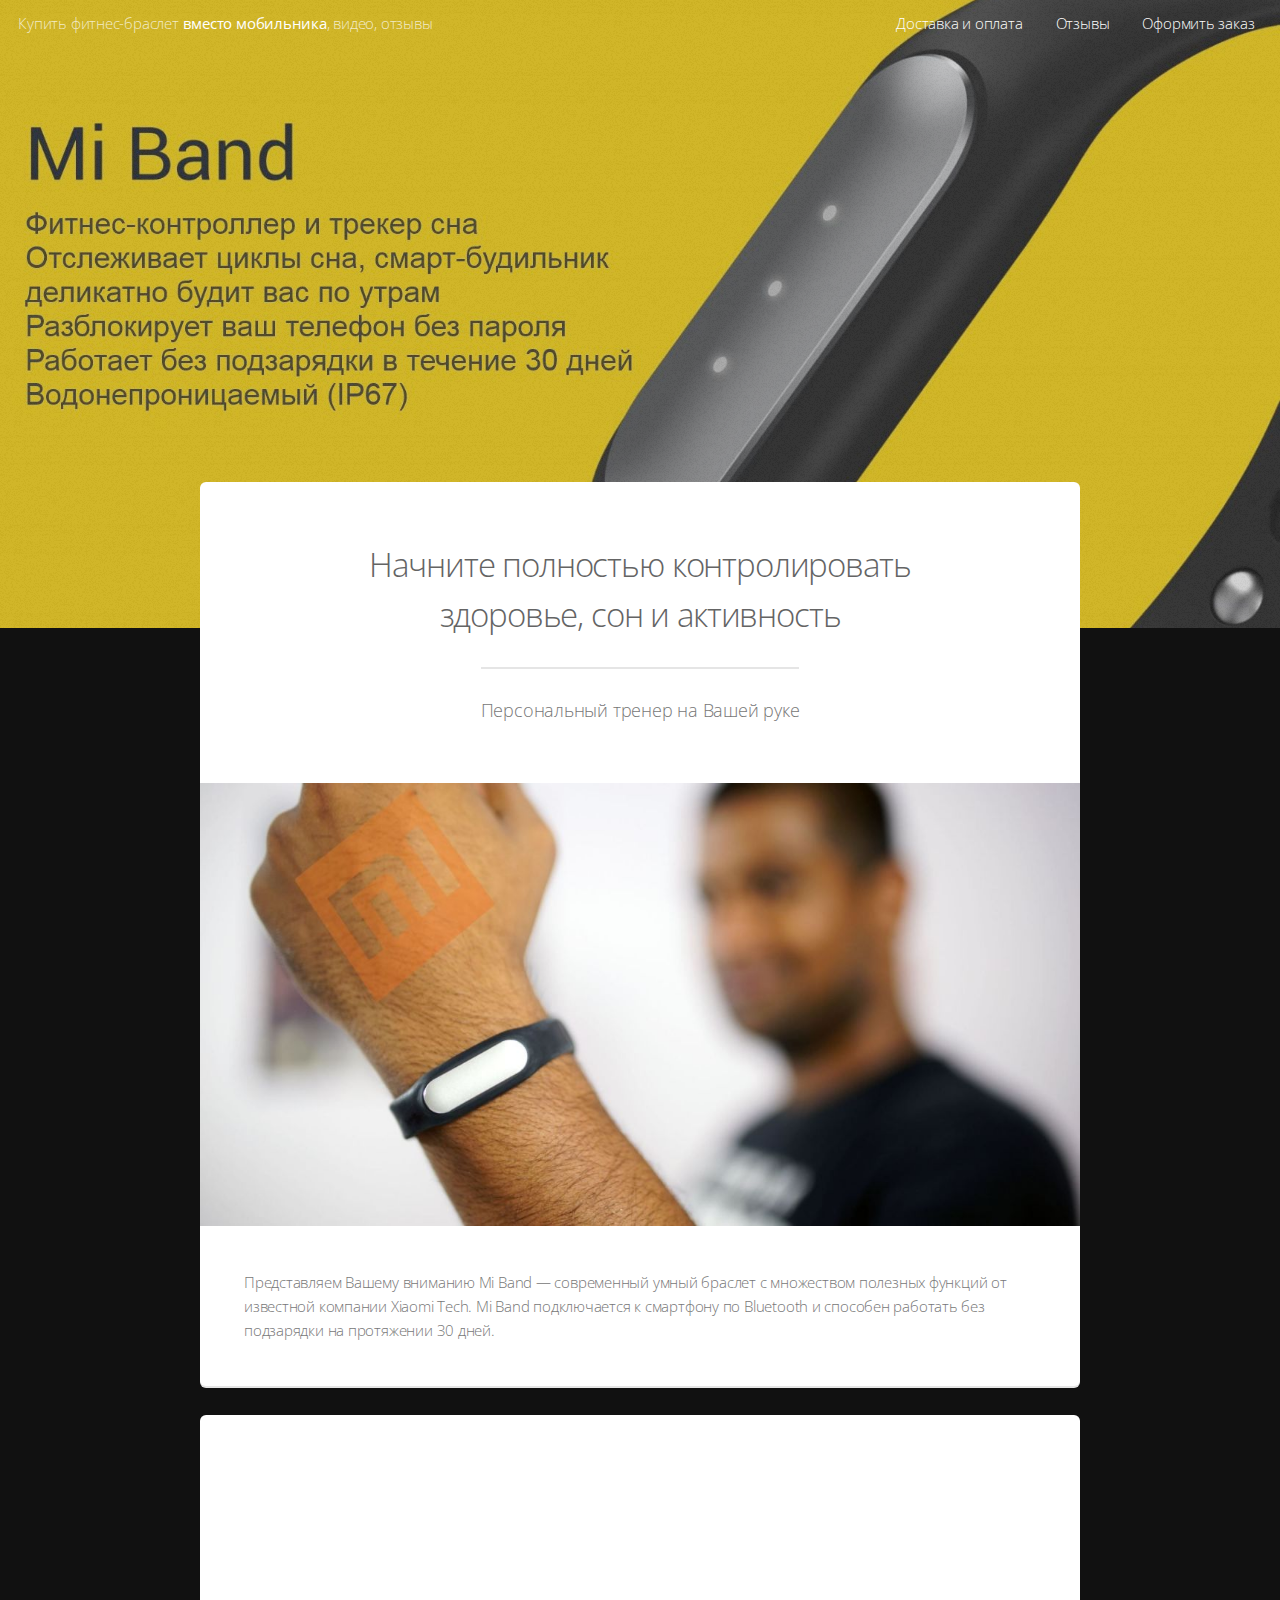
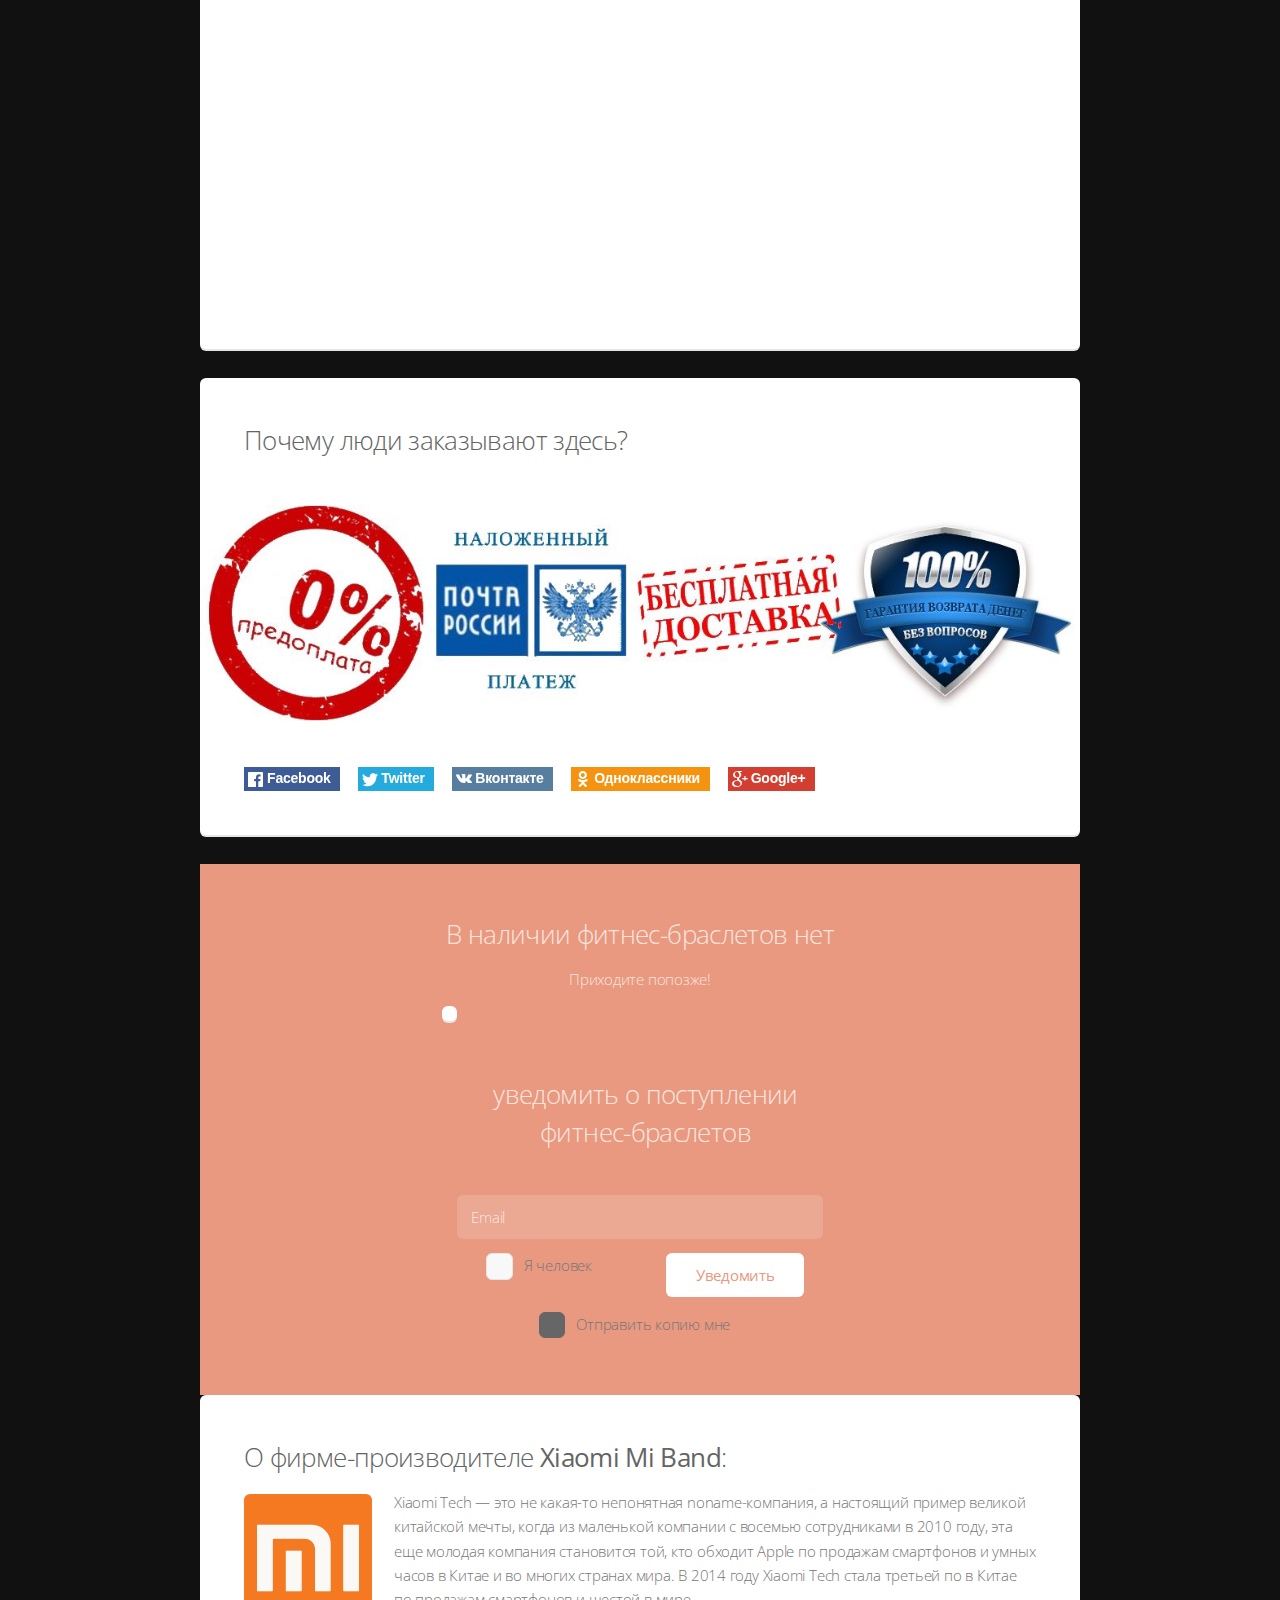
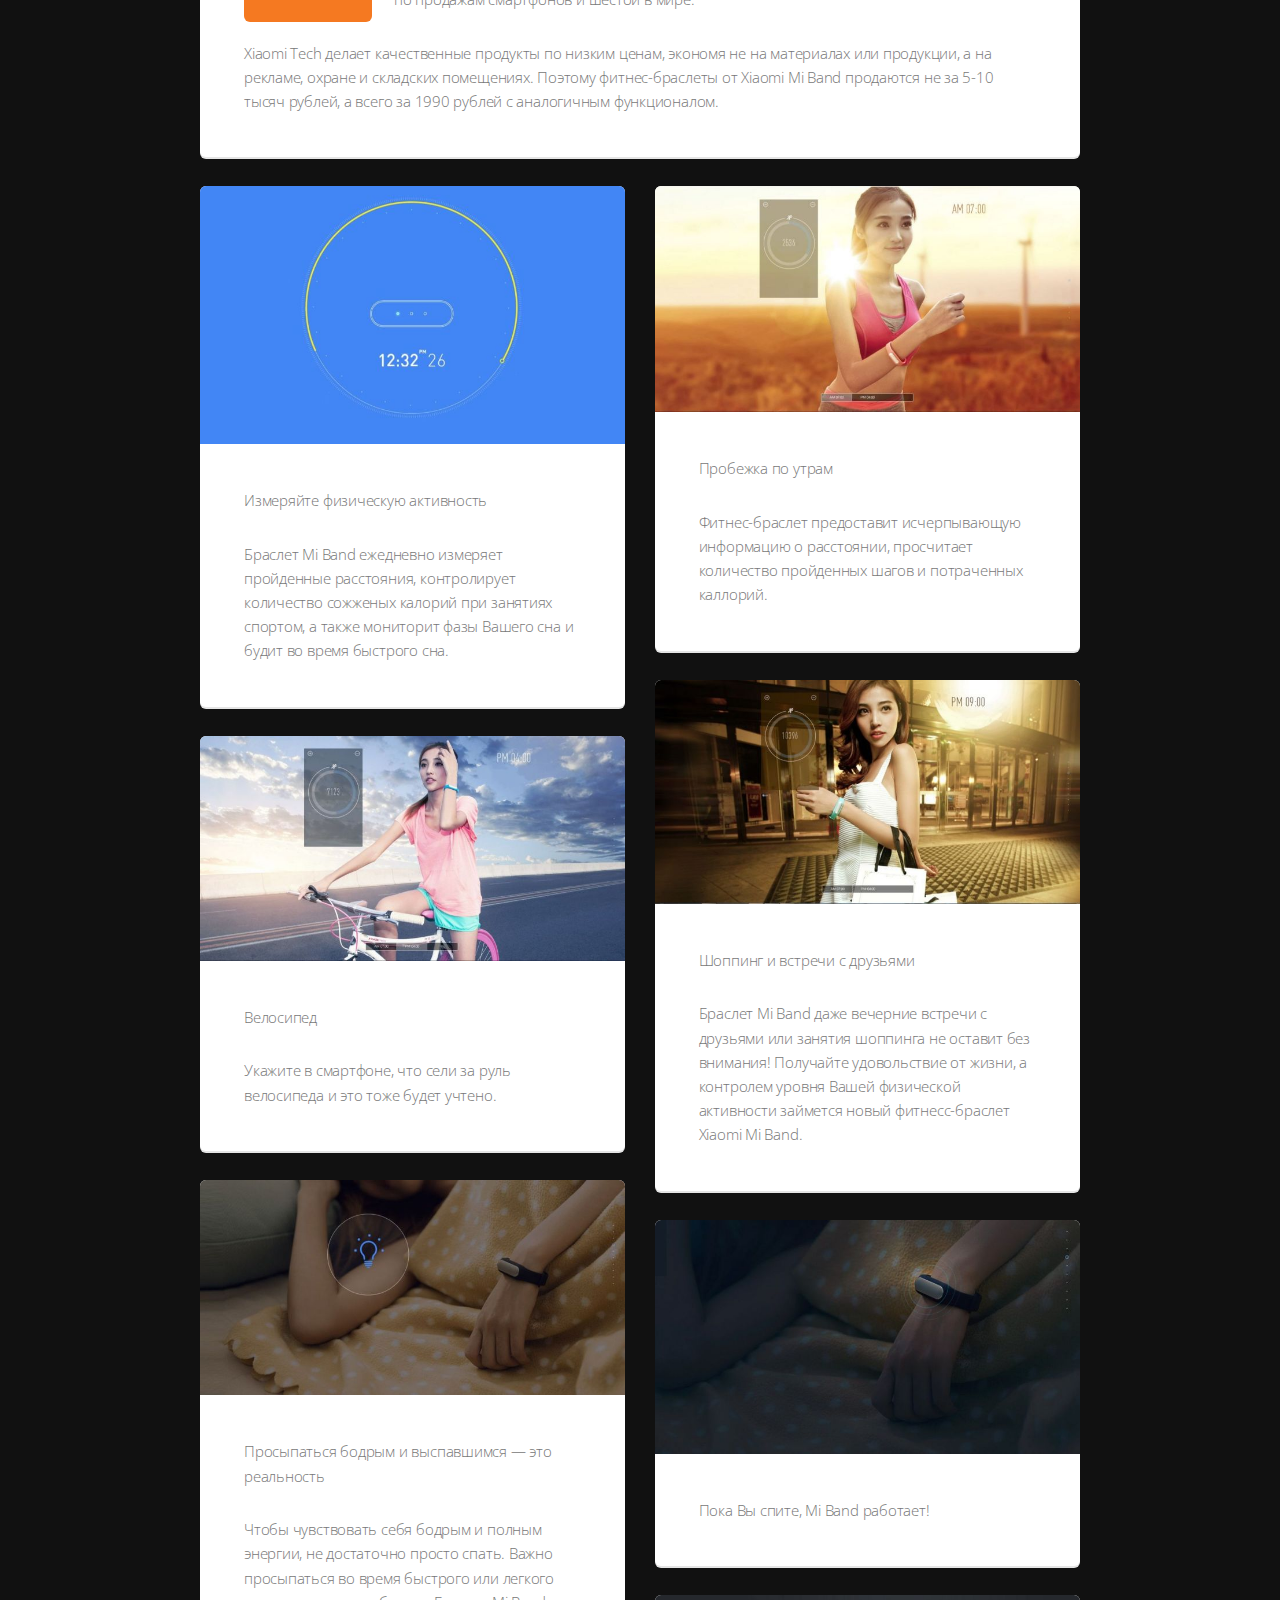
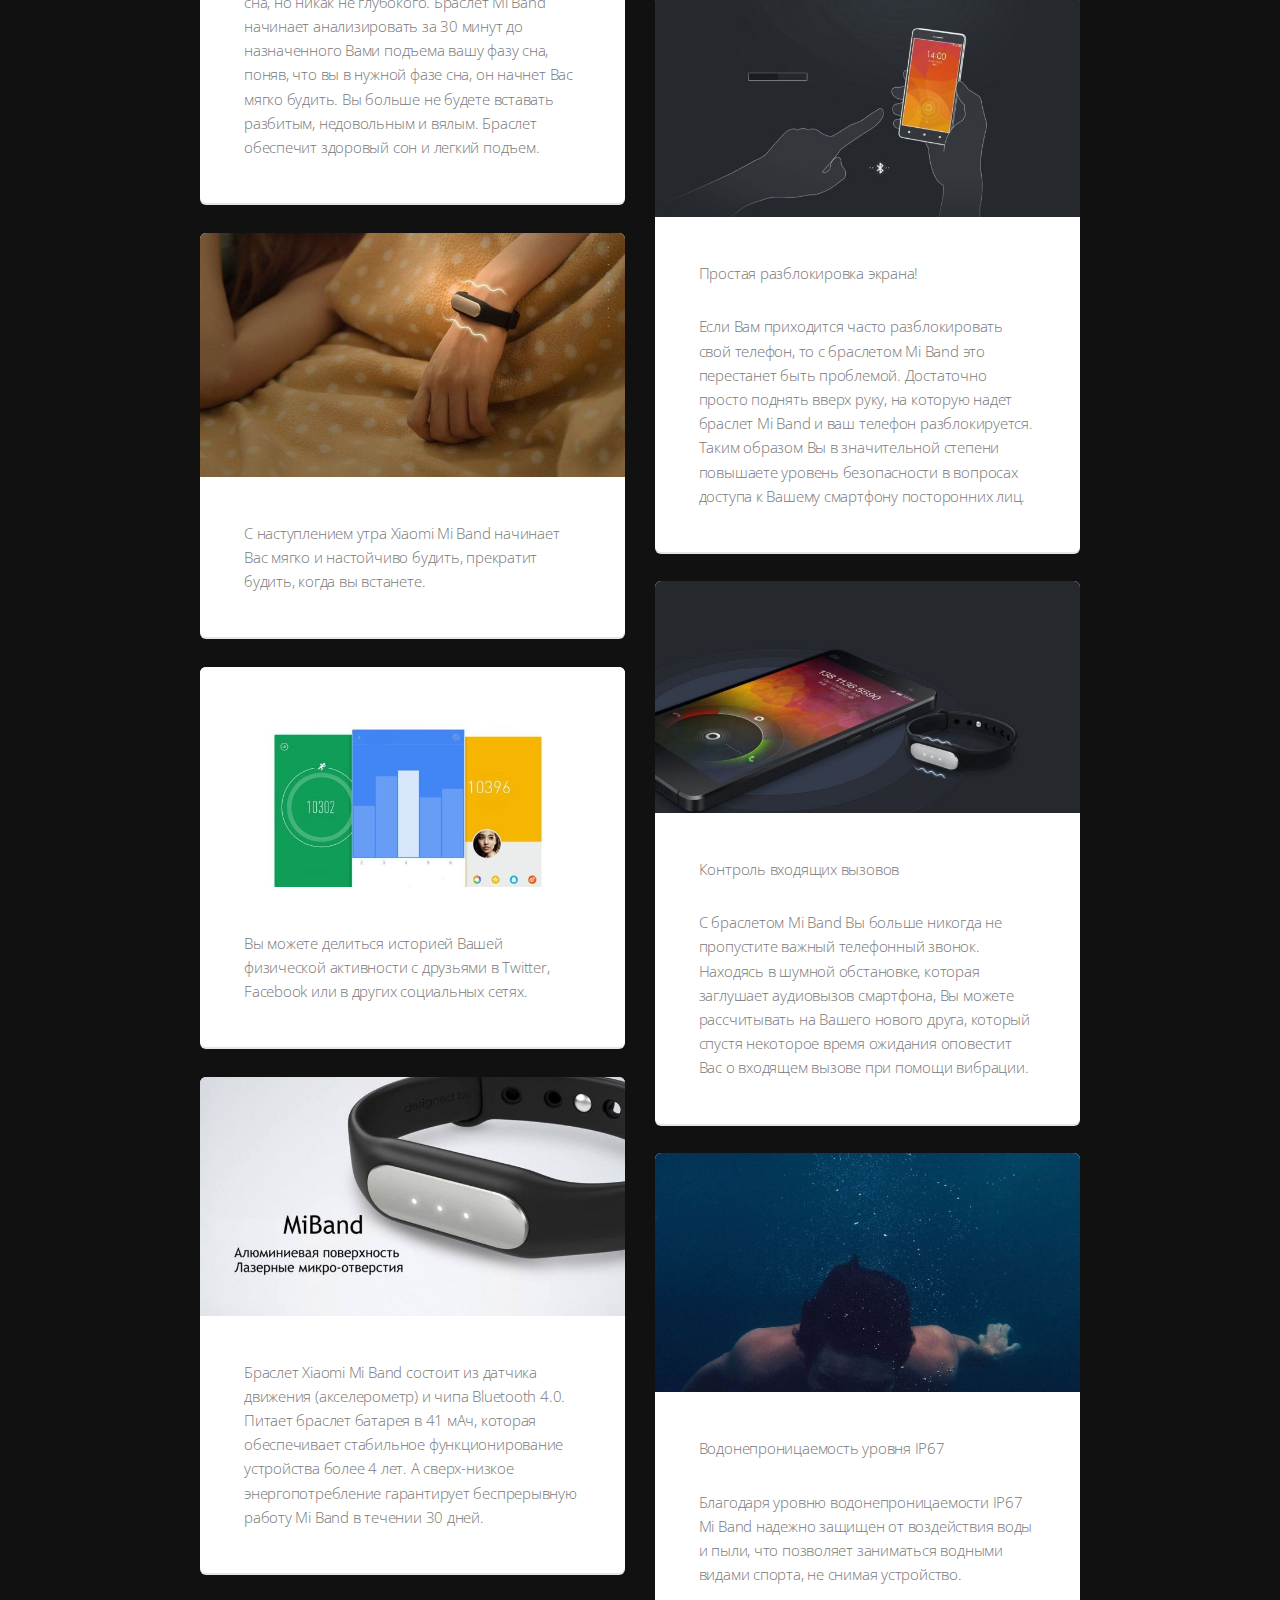
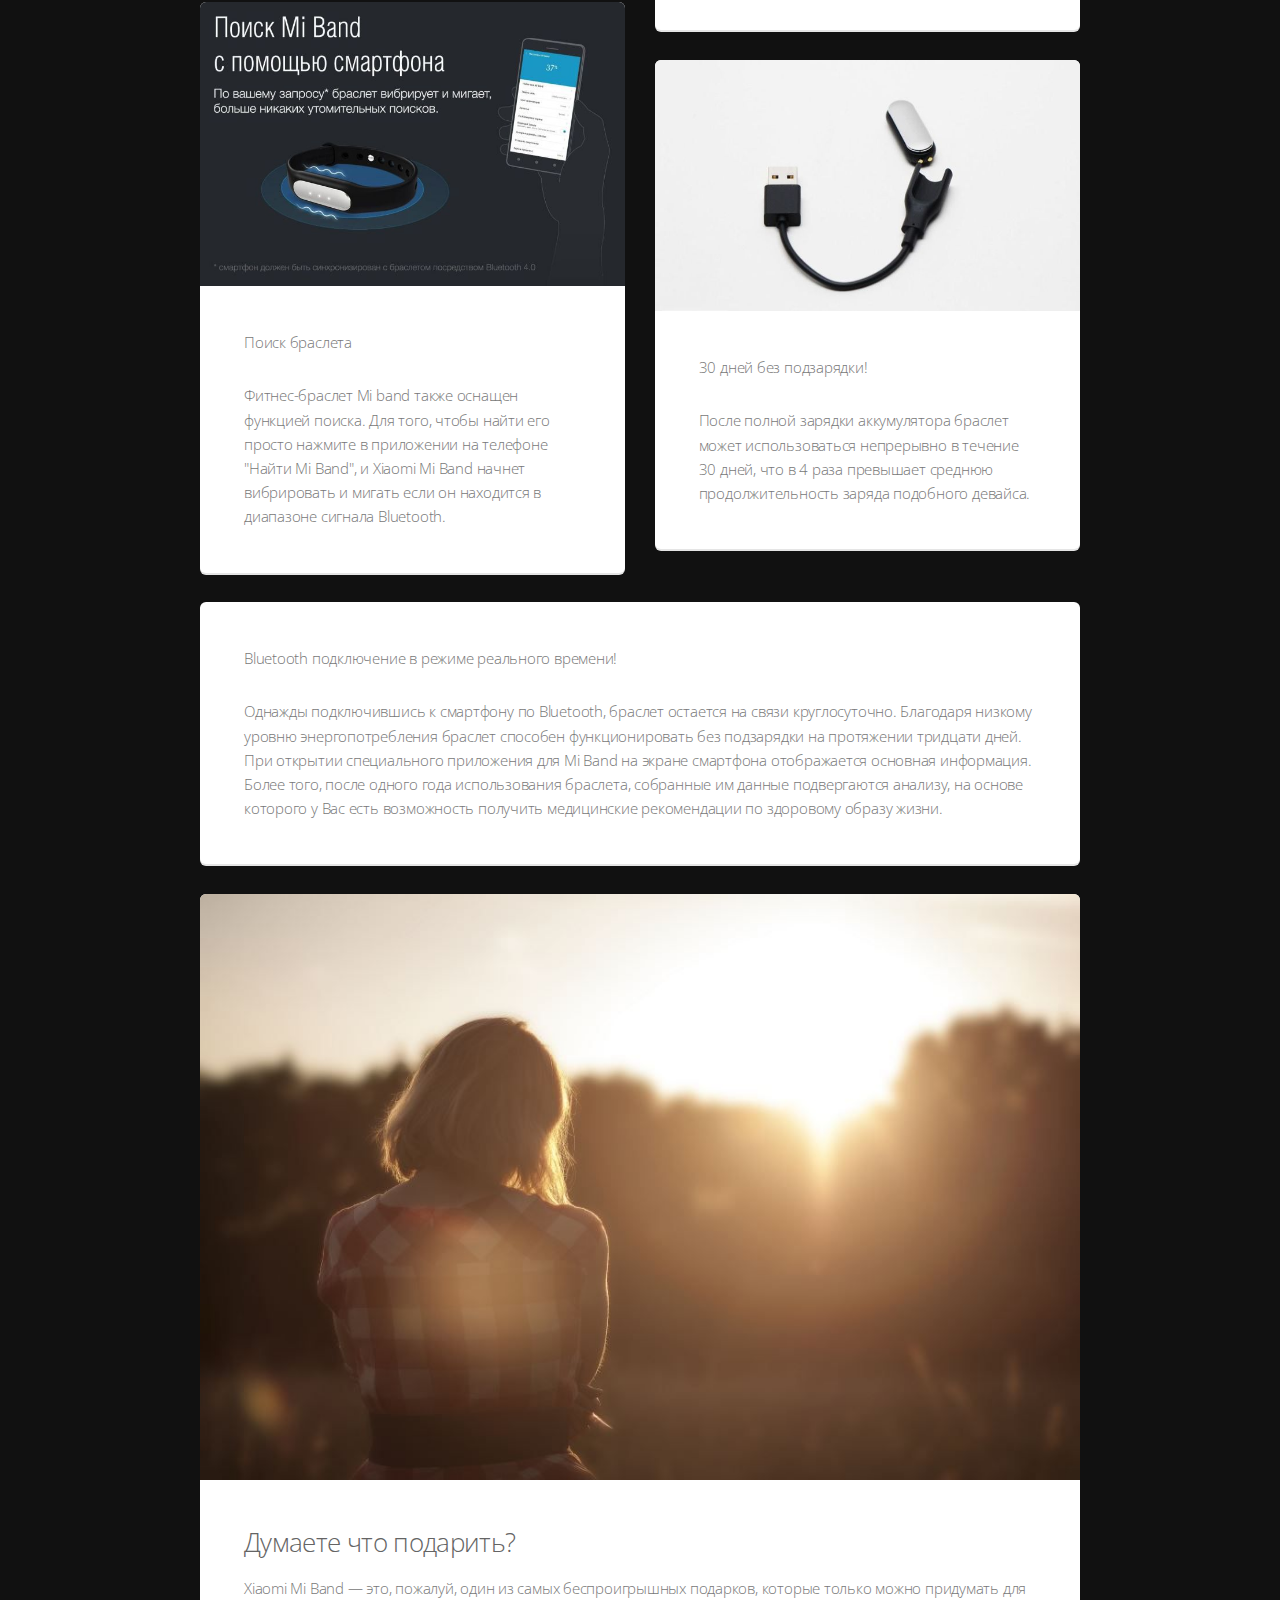
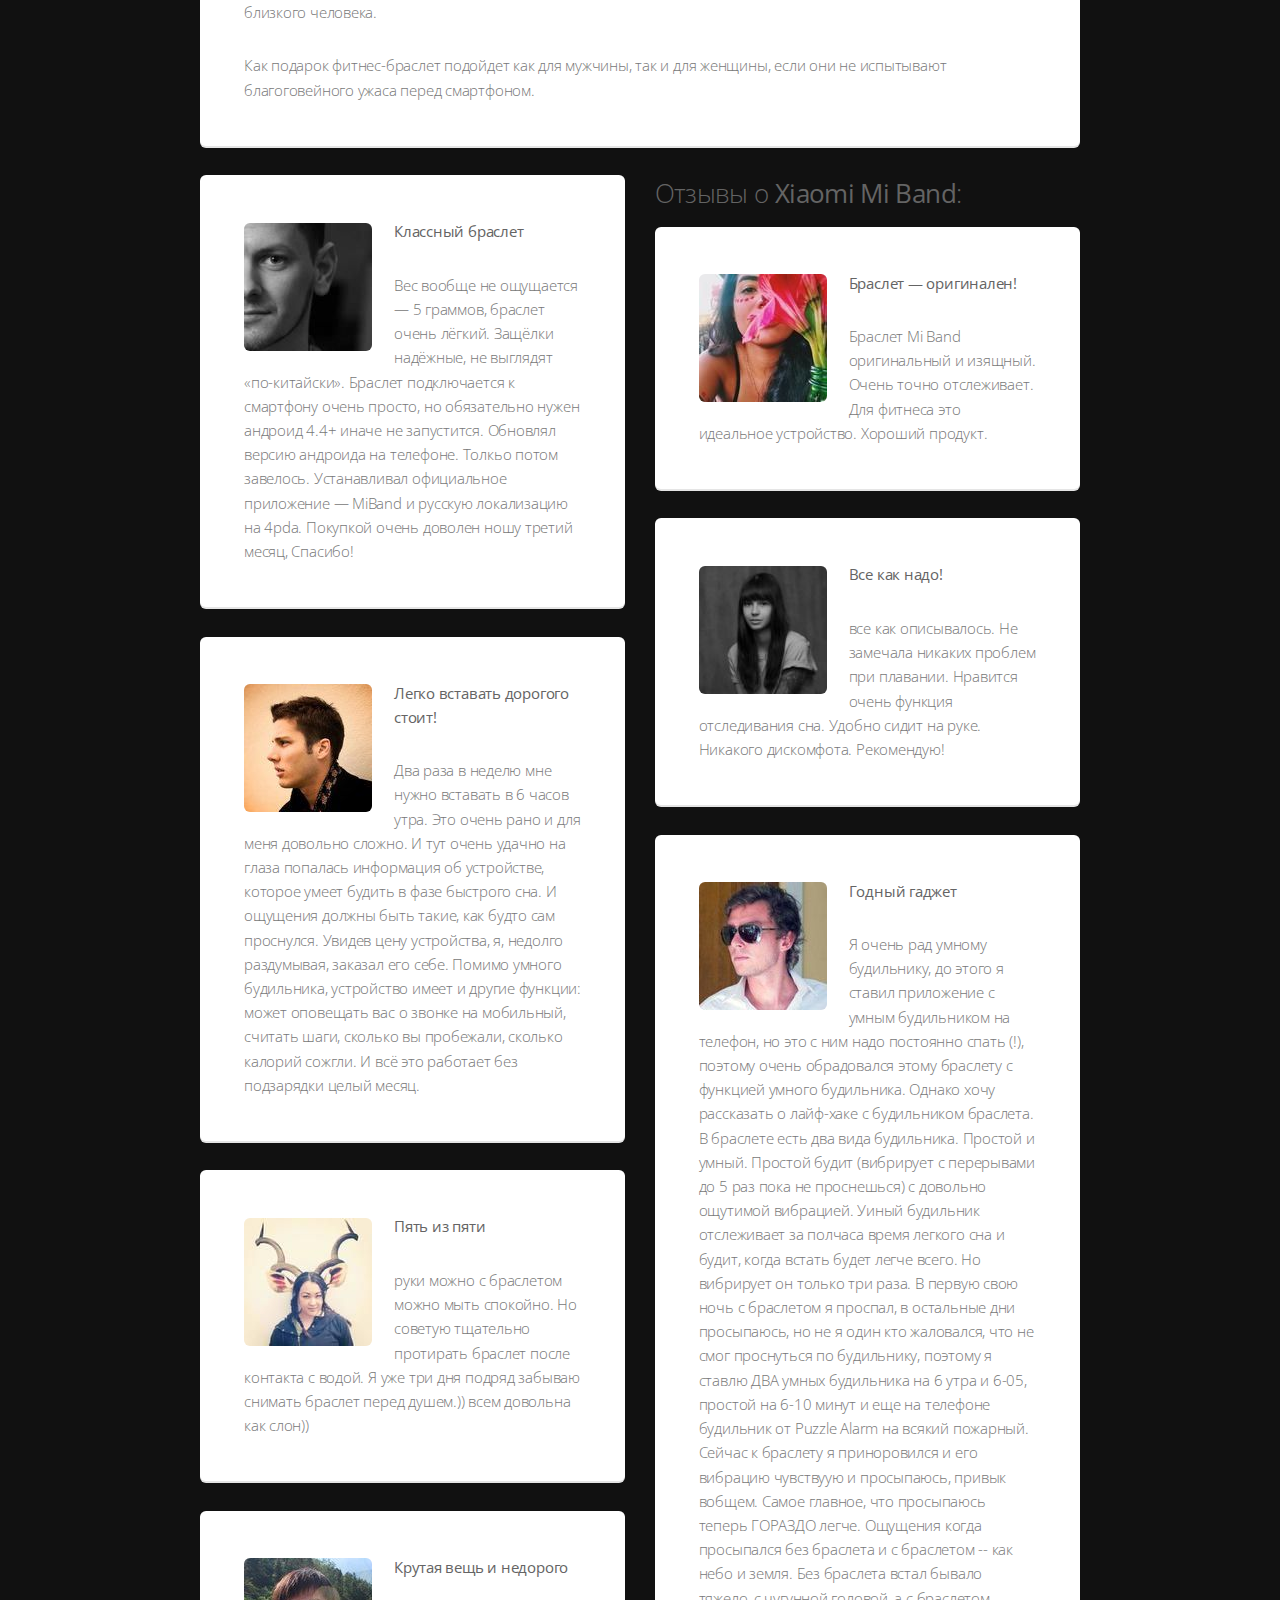
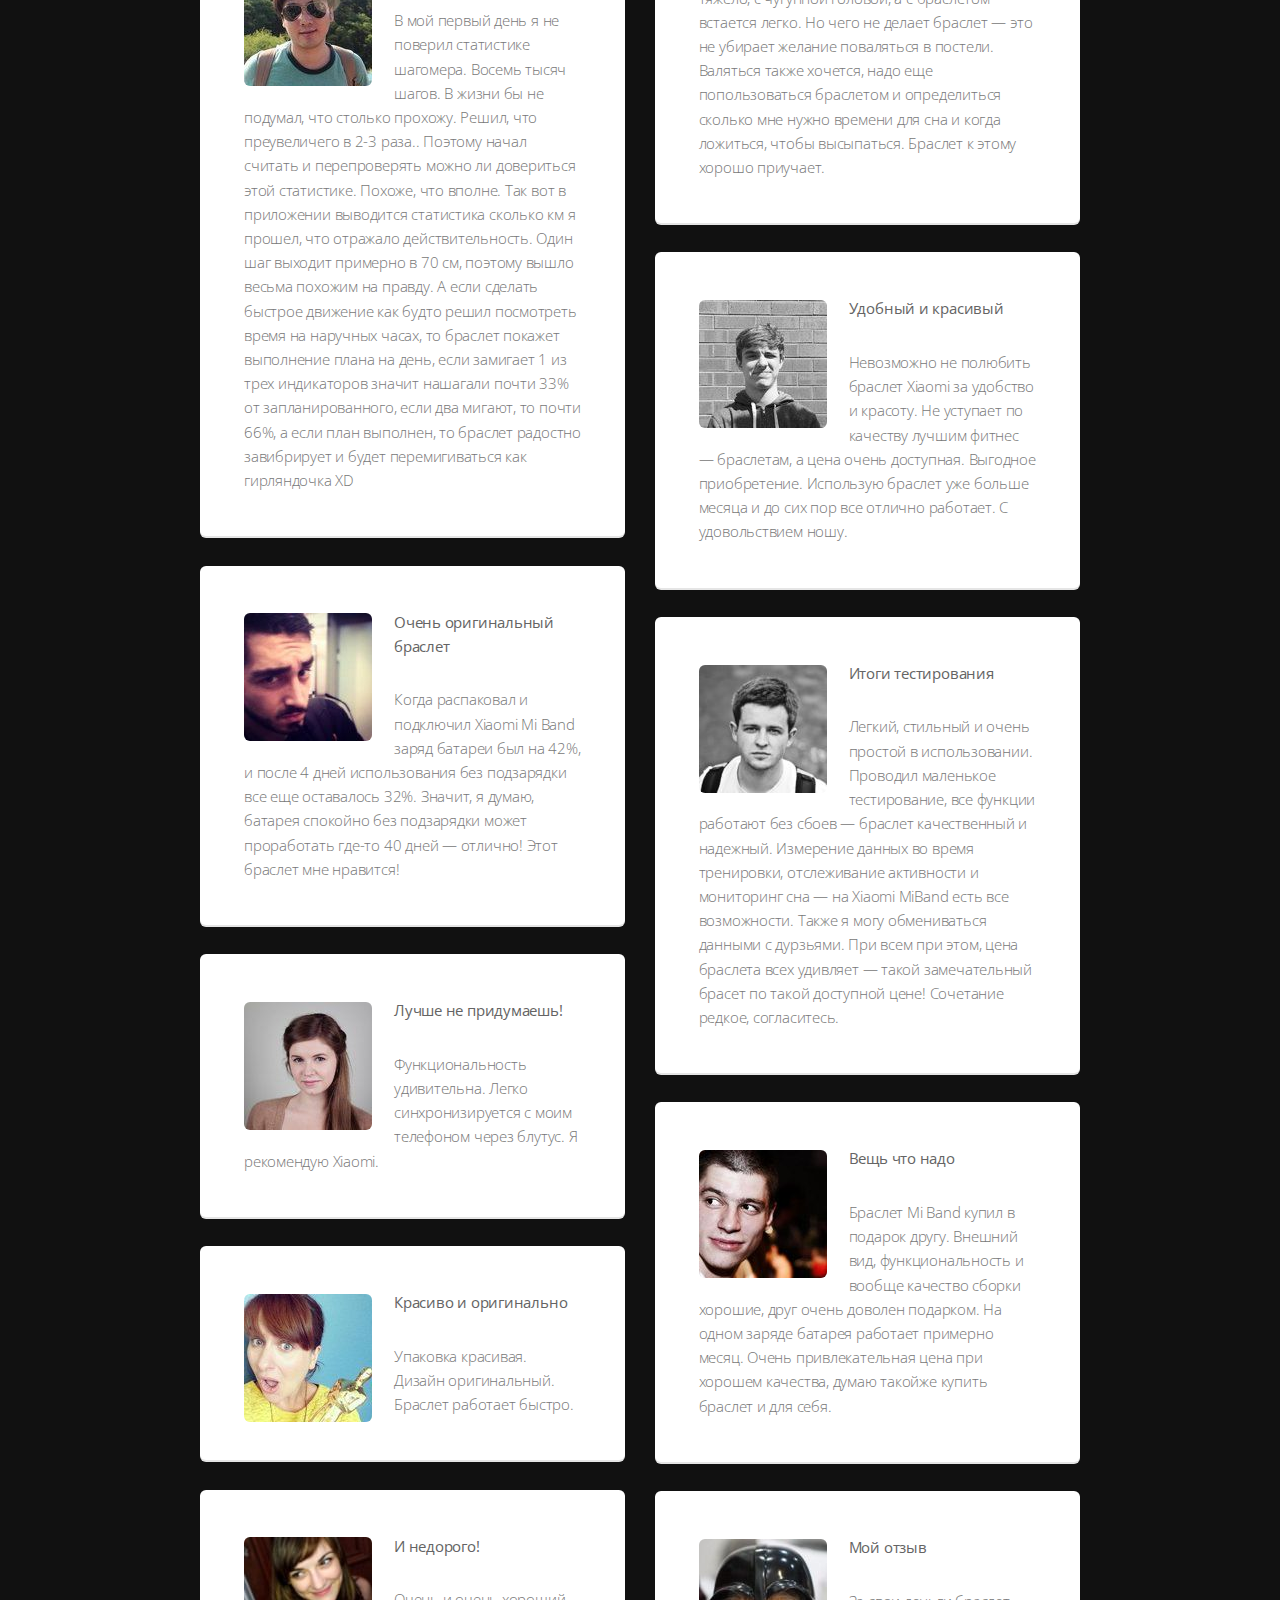
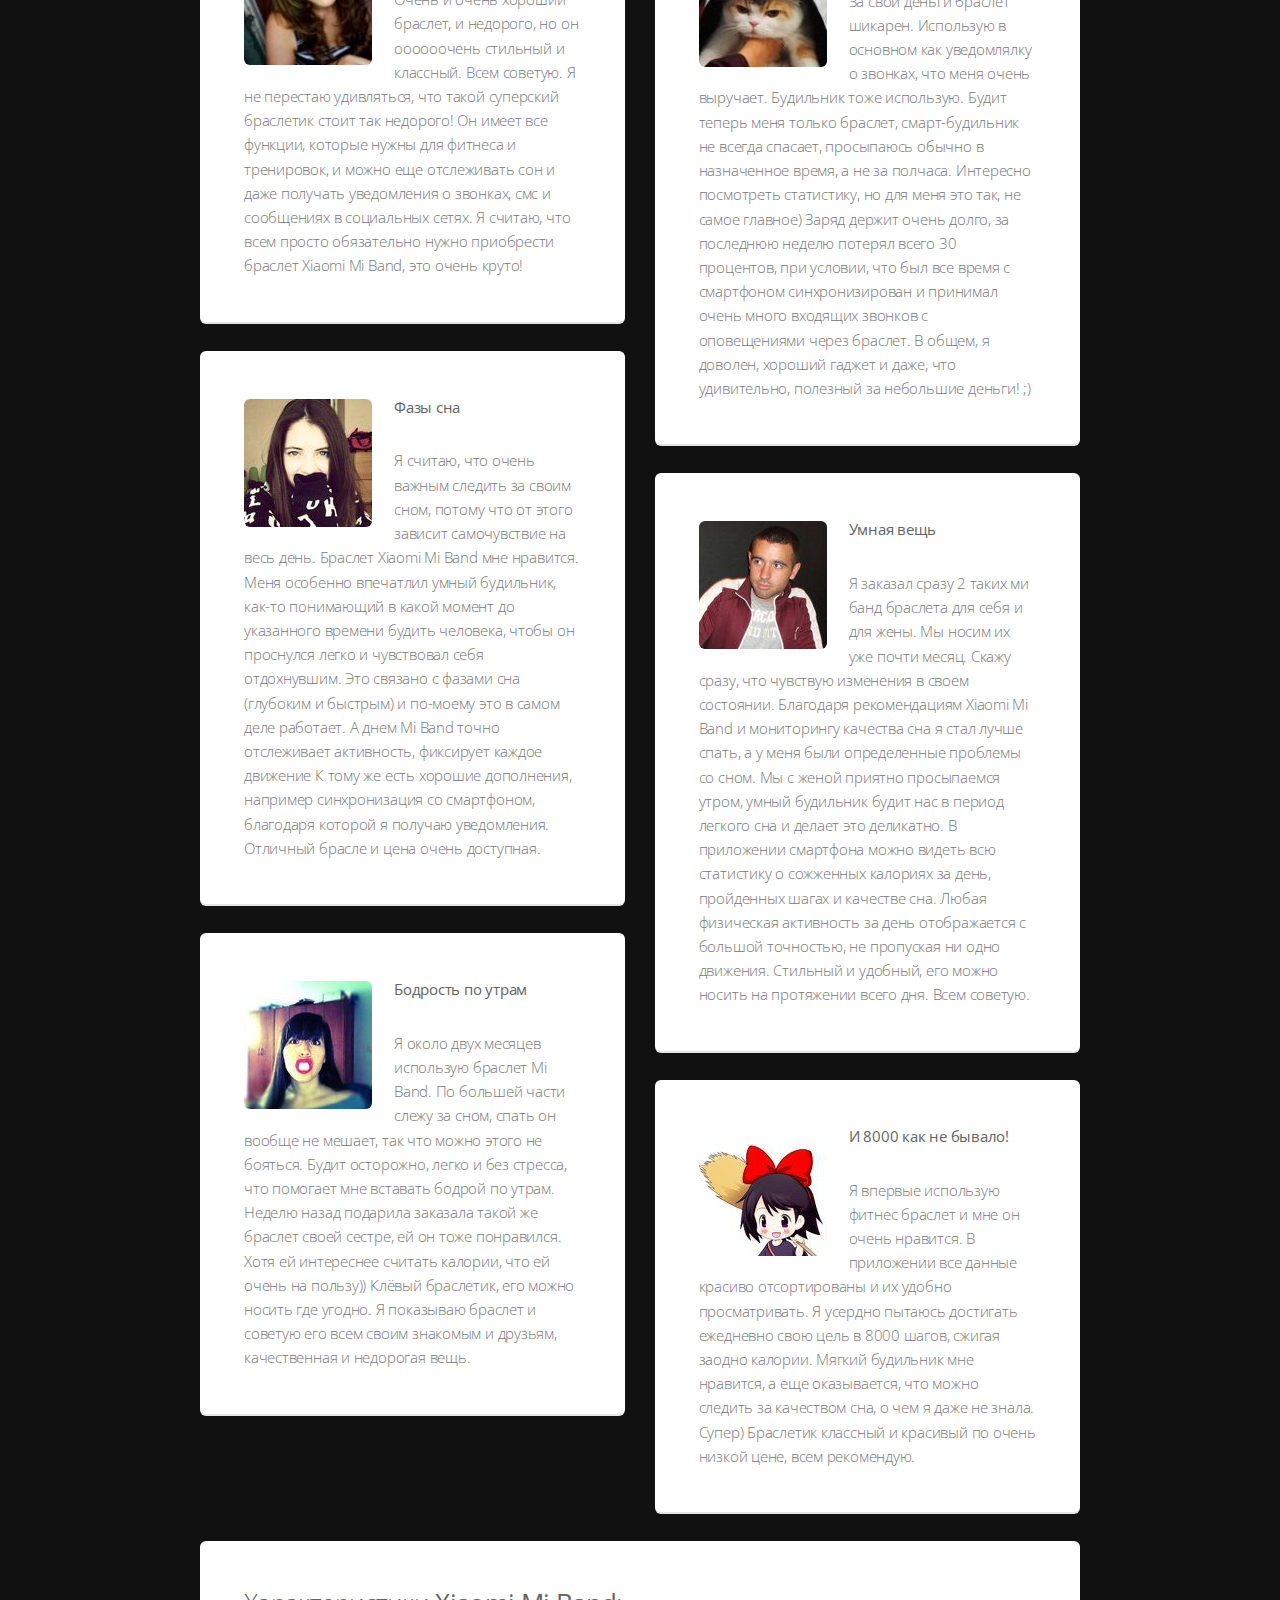
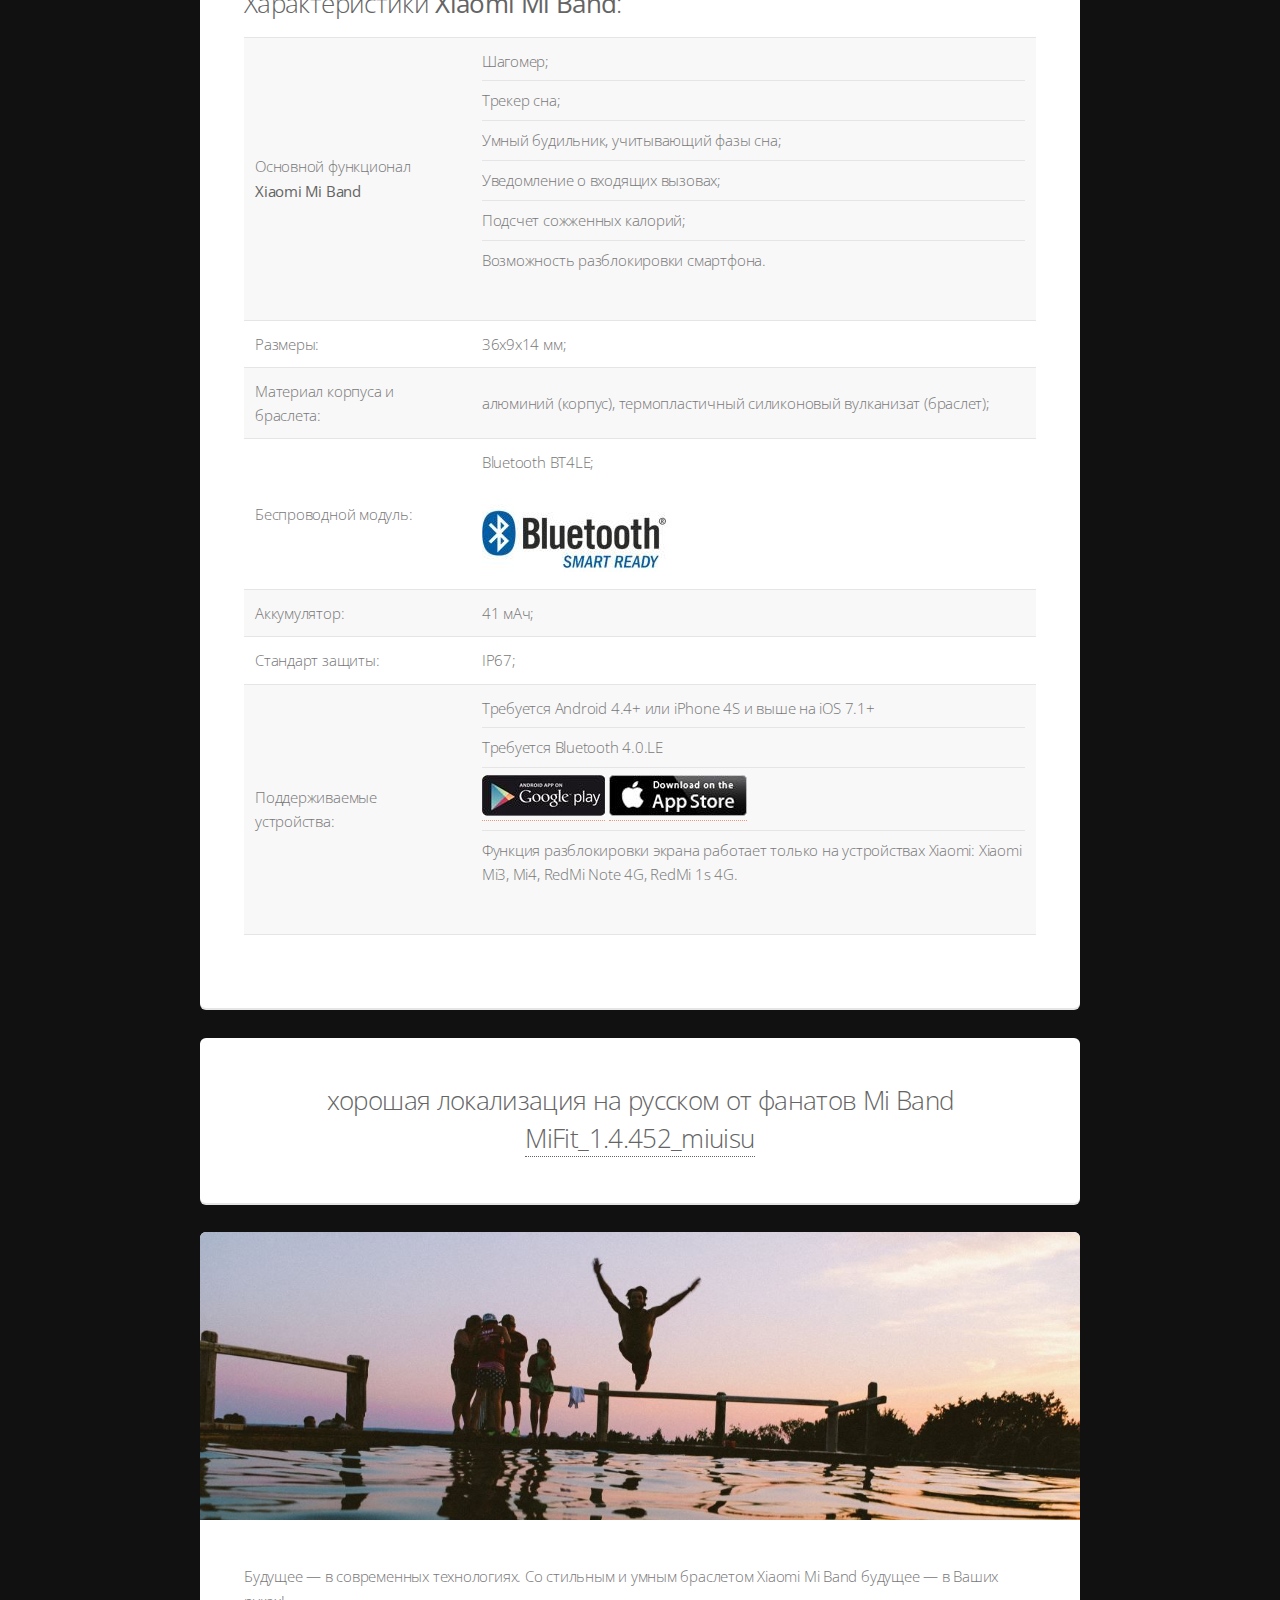
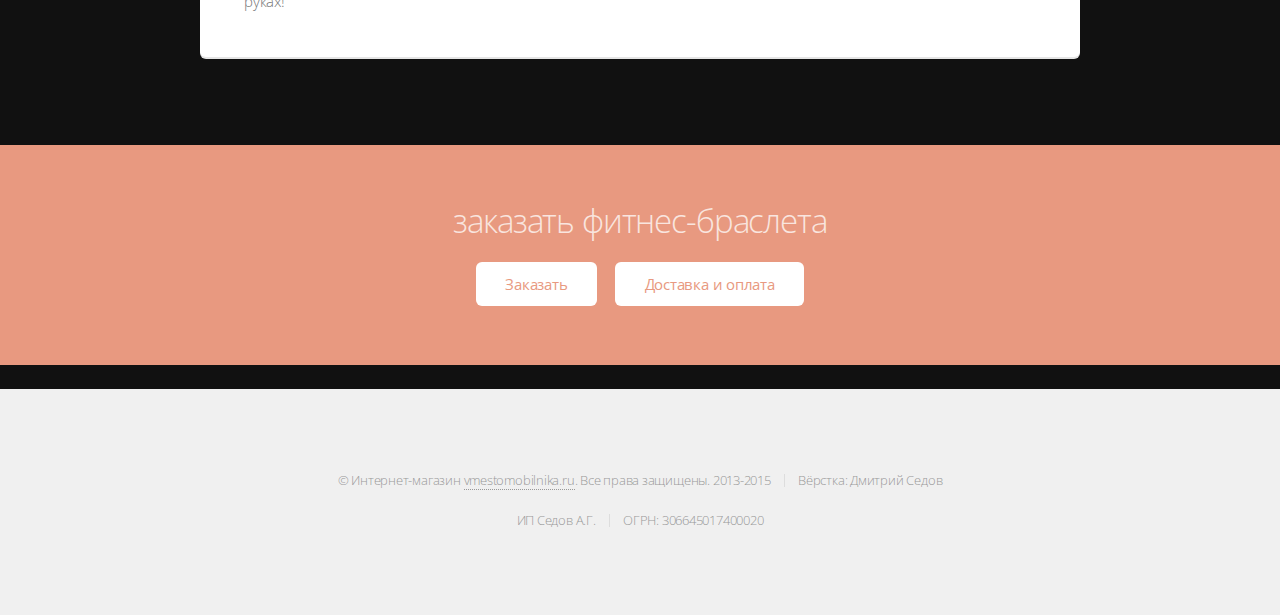
==== index.html @ 37c324ca "landing page: beta" ====
<!DOCTYPE HTML>

<html>
	<head>
		<title>Купить фитнес-браслет Xiaomi Mi Band. Обзор. Отзывы. Видео</title>
		<meta http-equiv="content-type" content="text/html; charset=utf-8" />
		<meta name="description" content="Бесплатная доставка по РФ, оплата по получении, 100% возврат без вопросов" />
		<meta name="keywords" content="Xiaomi Mi Band, фитнес-браслет, обзор фитнес-браслета, умный будильник, шагомер, фитнес-браслет отзывы" />
		<link rel="shortcut icon" href="/images/favicon.jpg" type="image/jpg">
		<!--[if lte IE 8]><script src="css/ie/html5shiv.js"></script><![endif]-->
		<script async src="js/jquery-dropotron-scrollgress-skel-skellayers-init.min.js"></script>
		
		<!--<script async src="js/jquery.dropotron.min.js"></script>
		<script async src="js/jquery.scrollgress.min.js"></script>
		<script async src="js/skel.min.js"></script>
		<script async src="js/skel-layers.min.js"></script>
		<script async src="js/init.js"></script>-->
	
		<noscript>
			<link rel="stylesheet" href="css/skel-styl-style-wide-sociallikes.min.css" />
			<!--
			<link rel="stylesheet" href="css/skel.css" />
			<link rel="stylesheet" href="css/style.css" />
			<link rel="stylesheet" href="css/style-wide.css" />
			<link rel="stylesheet" href="css/social-likes_flat.css">
			-->
		</noscript>
		<!--[if lte IE 8]><link rel="stylesheet" href="css/ie/v8.css" /><![endif]-->
		

	</head>
	<body class="landing">
		<!-- Header -->
			<header id="header" class="alt">
				<h1>Купить фитнес-браслет <a href="http://vmestomobilnika.ru">вместо мобильника</a>, видео, отзывы</h1>
				<nav id="nav">
					<ul>
						<li><a href="#delivery">Доставка и оплата</a></li>
						<li><a href="#reviews">Отзывы</a></li>
						<li><a href="#checkout">Оформить заказ</a></li>
					</ul>
				</nav>
			</header>

		<!-- Banner -->
			<section id="banner">
				<br /><br /><br /><br /><br /><br /><br /><br /><br />
			</section>

		<!-- Main -->
			<section id="main" class="container">

				<section class="box">
					<header class="major">
						<h2>Начните полностью контролировать
						<br />
						здоровье, сон и активность</h2>
						<p>Персональный тренер на Вашей руке</p>
						
					</header>
					<span class="image featured"><img width=100% height=auto src="images/banner-6.jpg" alt="Xiaomi Mi Band" /></span>
					<p>Представляем Вашему вниманию Mi Band — современный умный браслет с множеством полезных функций от известной компании Xiaomi Tech. Mi Band подключается к смартфону по Bluetooth и способен работать без подзарядки на протяжении 30 дней. </p>
				</section>
				
				<section class="box">
					<div align="center" class="video">
						<iframe width="640" height="360" src="https://www.youtube.com/embed/lfHOoBPIgoI?rel=0" frameborder="0" allowfullscreen></iframe>
					</div>
				</section>
				
				<section id="delivery">
					<div class="box" >
						<h3>Почему люди заказывают здесь?</h3>
						<span class="image featured"><img width=100% height=auto src="images/nol-protsentov-predoplata.jpg" alt="Xiaomi Mi Band" /></span>
						<!-- <script src="http://ajax.googleapis.com/ajax/libs/jquery/1.11.0/jquery.min.js"></script> -->
						
		
			<div class="social-likes" align="center">
				<div class="facebook" title="Поделиться ссылкой на Фейсбуке">Facebook</div>
				<div class="twitter" data-related="Интернет-магазин &quot;Вместомобильника&quot;" title="Поделиться ссылкой в Твиттере">Twitter</div>
				<div class="vkontakte" title="Поделиться ссылкой во Вконтакте">Вконтакте</div>
				<div class="odnoklassniki" title="Поделиться ссылкой в Одноклассниках">Одноклассники</div>
				<div class="plusone" title="Поделиться ссылкой в Гугл-плюсе">Google+</div>
			</div>
						<br id="checkout" />
					</div>
				</section>
				
				
				
			<section id="cta">
			
				<h3 >В наличии фитнес-браслетов нет</h3>
				<center><p>Приходите попозже!</p></center>
				<form action="" method="post" id="mycontactform" >
					
					<div class="row uniform 50%">
						
							<div align="center" class="box" background-color="#333">
							<!-- Асинхронная загрузка timegenerator'a -->
								<div id="script_block" class="script_block">
								
								</div>
							</div>
							
						<br />
						<h3>уведомить о поступлении фитнес-браслетов</h3>
						<div  id="success" style="color:black;"></div>
						<div class="12u 12u(mobilep)">
							<input type="email" name="email" id="email" placeholder="Email" />
							<input type="hidden" name="subject" id="subject" value="Уведомить о поступлении" />							
						</div>
							<div class="6u 12u(narrower)">
								<input type="checkbox" id="human" name="human" value="true">
								<label for="human">Я человек</label>
							</div>
							<div class="6u 12u(narrower)">
								<input type="submit" id="submit" value="Уведомить"  />
								
							</div>
							<div class="12u">
								<input type="checkbox" id="copy" name="copy" value="true" checked>
								<label for="copy">Отправить копию мне</label>
							</div>
						
					</div>
				</form>
			</section> <!--
				
				
			<section class="container 75%" >
				<div class="box">
					<h3><center>Закажите фитнес-трекер Вашей мечты за <s>2490</s> <u>1990</u> рублей</h3></center>
					<ul class="alt" align="center">
						<li>скидка 20,1% (выгода 500 руб.)</li>
						<li>бесплатная доставка по России</li>
						<li>оплата при получении на почте</li>
						<li>фитнес-браслетов в наличии: <u>0</u></li>
					</ul>
					
					<form action="" method="post" id="mycontactform">
						
						<div class="row uniform 50%">
							<input type="hidden" name="subject" id="subject" value="ЗАКАЗ" />
							<div class="6u 12u(mobilep)">
								<input type="text" name="name" id="name" value="" placeholder="ФИО (полностью)" />
							</div>
							<div class="6u 12u(mobilep)">
								<input type="text" name="tel" id="text" value="" placeholder="телефон" />
							</div>
						</div>
						<div class="row uniform 50%">
							<div class="12u">
								<input type="text" name="address" id="address" value="" placeholder="индекс, область, город, улица, дом, квартира" />
							</div>
						</div>
						<br />
						<div  id="success" style="color:black;"></div>
						<div class="row uniform">
							<div class="6u 12u(narrower)">
								<input type="checkbox" id="human" name="human" value="true">
								<label for="human">Я человек</label>
							</div>
							<div class="6u 12u(narrower)">
								<ul class="actions align-center">
									<li><input type="submit" id="submit" value="Заказать" /></li>
								</ul>
							</div>
						</div>
						
					</form>
					
				</div>
			</section>-->
				
				<section>
					<div class="box">
						<h3>О фирме-производителе <b>Xiaomi Mi Band</b>:</h3>
						<span class="image left"><img width=128 height=128 src="images/240px-Xiaomi_logo.svg.png" alt="Xiaomi Tech logo" /></span>
						<p>Xiaomi Tech — это не какая-то непонятная noname-компания, а настоящий пример великой китайской мечты, когда из маленькой компании с восемью сотрудниками в 2010 году, эта еще молодая компания становится той, кто обходит Apple по продажам смартфонов и умных часов в Китае и во многих странах мира. В 2014 году Xiaomi Tech стала третьей по в Китае по продажам смартфонов и шестой в мире.</p>
						<p>Xiaomi Tech делает качественные продукты по низким ценам, экономя не на материалах или продукции, а на рекламе, охране и складских помещениях. Поэтому фитнес-браслеты от Xiaomi Mi Band продаются не за 5-10 тысяч рублей, а всего за 1990 рублей с аналогичным функционалом.</p>
					</div>
				</section>
				
				<div class="row">
					<div class="6u 12u(narrower)">
						<section class="box">
							<span class="image featured"><img width=100% height=auto src="images/mi_band_2.jpg" alt="Xiaomi Mi Band" /></span>
							<p>Измеряйте физическую активность</p>
							<p>Браслет Mi Band ежедневно измеряет пройденные расстояния, контролирует количество сожженых калорий при занятиях спортом, а также мониторит фазы Вашего сна и будит во время быстрого сна.</p>
						</section>

						<section class="box">
							<span class="image featured"><img width=100% height=auto src="images/mi_band_4.jpg" alt="Xiaomi Mi Band" /></span>
							<p>Велосипед</p>
							<p>Укажите в смартфоне, что сели за руль велосипеда и это тоже будет учтено.</p>
						</section>

						<section class="box">
							<span class="image featured"><img width=100% height=auto src="images/mi_band_6.jpg" alt="Xiaomi Mi Band" /></span>
							<p>Просыпаться бодрым и выспавшимся — это реальность</p>
							<p>Чтобы чувствовать себя бодрым и полным энергии, не достаточно просто спать. Важно просыпаться во время быстрого или легкого сна, но никак не глубокого. Браслет Mi Band начинает анализировать за 30 минут до назначенного Вами подъема вашу фазу сна, поняв, что вы в нужной фазе сна, он начнет Вас мягко будить. Вы больше не будете вставать разбитым, недовольным и вялым. Браслет обеспечит здоровый сон и легкий подъем.</p>
						</section>
						
						<section class="box">
							<span class="image featured"><img width=100% height=auto src="images/mi_band_8.jpg" alt="Xiaomi Mi Band" /></span>
							<p>С наступлением утра Xiaomi Mi Band начинает Вас мягко и настойчиво будить, прекратит будить, когда вы встанете.</p>
						</section>
						
						<section class="box">
							<span class="image featured"><img width=100% height=auto src="images/mi_band_9.jpg" alt="Xiaomi Mi Band" /></span>
							<p>Вы можете делиться историей Вашей физической активности с друзьями в Twitter, Facebook или в других социальных сетях.</p>
						</section>
						
						<section class="box">
							<span class="image featured"><img width=100% height=auto src="images/mi_band_24.jpg" alt="Xiaomi Mi Band" /></span>
							<p>Браслет Xiaomi Mi Band состоит из датчика движения (акселерометр) и чипа Bluetooth 4.0. Питает браслет батарея в 41 мАч, которая обеспечивает стабильное функционирование устройства более 4 лет. А сверх-низкое энергопотребление гарантирует беспрерывную работу Mi Band в течении 30 дней.</p>
						</section>
						
						<section class="box">
							<span class="image featured"><img width=100% height=auto src="images/mi_band_16.jpg" alt="Xiaomi Mi Band" /></span>
							<p>Поиск браслета</p>
							<p>Фитнес-браслет Mi band также оснащен функцией поиска. Для того, чтобы найти его просто нажмите в приложении на телефоне "Найти Mi Band", и Xiaomi Mi Band начнет вибрировать и мигать если он находится в диапазоне сигнала Bluetooth.</p>
						</section>
				
					</div>
					
					<div class="6u 12u(narrower)">
						
						<section class="box">
							<span class="image featured"><img width=100% height=auto src="images/mi_band_3.jpg" alt="Xiaomi Mi Band" /></span>
							<p>Пробежка по утрам</p>
							<p>Фитнес-браслет предоставит исчерпывающую информацию о расстоянии, просчитает количество пройденных шагов и потраченных каллорий.</p>
						</section>
						
						<section class="box">
							<span class="image featured"><img width=100% height=auto src="images/mi_band_5.jpg" alt="Xiaomi Mi Band" /></span>
							<p>Шоппинг и встречи с друзьями</p>
							<p>Браслет Mi Band даже вечерние встречи с друзьями или занятия шоппинга не оставит без внимания! Получайте удовольствие от жизни, а контролем уровня Вашей физической активности займется новый фитнесс-браслет Xiaomi Mi Band.</p>
						</section>
						
						<section class="box">
							<span class="image featured"><img width=100% height=auto src="images/mi_band_7.jpg" alt="Xiaomi Mi Band" /></span>
							<p>Пока Вы спите, Mi Band работает!</p>
						</section>

						<section class="box">
							<span class="image featured"><img width=100% height=auto src="images/mi_band_10.jpg" alt="Xiaomi Mi Band" /></span>
							<p>Простая разблокировка экрана!</p>
							<p>Если Вам приходится часто разблокировать свой телефон, то с браслетом Mi Band это перестанет быть проблемой. Достаточно просто поднять вверх руку, на которую надет браслет Mi Band и ваш телефон разблокируется. Таким образом Вы в значительной степени повышаете уровень безопасности в вопросах доступа к Вашему смартфону посторонних лиц.</p>
						</section>
						
						<section class="box">
							<span class="image featured"><img width=100% height=auto src="images/mi_band_11.jpg" alt="Xiaomi Mi Band" /></span>
							<p>Контроль входящих вызовов</p>
							<p>С браслетом Mi Band Вы больше никогда не пропустите важный телефонный звонок. Находясь в шумной обстановке, которая заглушает аудиовызов смартфона, Вы можете рассчитывать на Вашего нового друга, который спустя некоторое время ожидания оповестит Вас о входящем вызове при помощи вибрации.</p>
						</section>
						
						<section class="box">
							<span class="image featured"><img width=100% height=auto src="images/fitness-tracker-3.jpg" alt="Xiaomi Mi Band" /></span>
							<p>Водонепроницаемость уровня IP67</p>
							<p>Благодаря уровню водонепроницаемости IP67 Mi Band надежно защищен от воздействия воды и пыли, что позволяет заниматься водными видами спорта, не снимая устройство.</p>
						</section>
						
						<section class="box">
							<span class="image featured"><img width=100% height=auto src="images/xiaomi_mi_band-25.jpg" alt="Xiaomi Mi Band" /></span>
							<p>30 дней без подзарядки!</p>
							<p>После полной зарядки аккумулятора браслет может использоваться непрерывно в течение 30 дней, что в 4 раза превышает среднюю продолжительность заряда подобного девайса.</p>
						</section>
						
					</div>
				</div>

				<section class="box">
					<p>Bluetooth подключение в режиме реального времени!</p>
					<p>Однажды подключившись к смартфону по Bluetooth, браслет остается на связи круглосуточно. Благодаря низкому уровню энергопотребления браслет способен функционировать без подзарядки на протяжении тридцати дней. При открытии специального приложения для Mi Band на экране смартфона отображается основная информация. Более того, после одного года использования браслета, собранные им данные подвергаются анализу, на основе которого у Вас есть возможность получить медицинские рекомендации по здоровому образу жизни. </p>
				</section>
				
				<section>
					<div class="box">
						<span class="image featured"><img width=100% height=auto src="images/fitness-tracker-4.jpg" alt="Xiaomi Mi Band" /></span>
						<h3>Думаете что подарить?</h3>
						<p>Xiaomi Mi Band — это, пожалуй, один из самых беспроигрышных подарков, которые только можно придумать для близкого человека.</p>
						<p id="reviews">Как подарок фитнес-браслет подойдет как для мужчины, так и для женщины, если они не испытывают благоговейного ужаса перед смартфоном.</p>
					</div>
				</section>
				
				<div class="row" >
					<div class="6u 12u(narrower)">
						<section class="box">
							<span class="image left"><img width=128 height=128 src="images/128-1.jpg" alt="Xiaomi Tech logo" /></span>
							<p><b>Классный браслет</b></p><p> Вес вообще не ощущается — 5 граммов, браслет очень лёгкий. Защёлки надёжные, не выглядят «по-китайски». Браслет подключается к смартфону очень просто, но обязательно нужен андроид 4.4+ иначе не запустится. Обновлял версию андроида на телефоне. Толкьо потом завелось. Устанавливал официальное приложение — MiBand и русскую локализацию на 4pda. Покупкой очень доволен ношу третий месяц, Спасибо!</p>
						</section>

						<section class="box">
							<span class="image left"><img width=128 height=128 src="images/128-2.jpg" alt="Xiaomi Tech logo" /></span>
							<p><b>Легко вставать дорогого стоит!</b></p><p> Два раза в неделю мне нужно вставать в 6 часов утра. Это очень рано и для меня довольно сложно. И тут очень удачно на глаза попалась информация об устройстве, которое умеет будить в фазе быстрого сна. И ощущения должны быть такие, как будто сам проснулся. Увидев цену устройства, я, недолго раздумывая, заказал его себе. Помимо умного будильника, устройство имеет и другие функции: может оповещать вас о звонке на мобильный, считать шаги, сколько вы пробежали, сколько калорий сожгли. И всё это работает без подзарядки целый месяц. </p>
						</section>

						<section class="box">
							<span class="image left"><img width=128 height=128 src="images/128-3.jpg" alt="Xiaomi Tech logo" /></span>
							<p><b>Пять из пяти</b></p><p> руки можно с браслетом можно мыть спокойно. Но советую тщательно протирать браслет после контакта с водой. Я уже три дня подряд забываю снимать браслет перед душем.)) всем довольна как слон))</p>
						</section>
							
						<section class="box">
							<span class="image left"><img width=128 height=128 src="images/128-5.jpg" alt="Xiaomi Tech logo" /></span>
							<p><b>Крутая вещь и недорого</b></p><p> В мой первый день я не поверил статистике шагомера. Восемь тысяч шагов. В жизни бы не подумал, что столько прохожу. Решил, что преувеличего в 2-3 раза.. Поэтому начал считать и перепроверять можно ли довериться этой статистике. Похоже, что вполне. Так вот в приложении выводится статистика сколько км я прошел, что отражало действительность. Один шаг выходит примерно в 70 см, поэтому вышло весьма похожим на правду. А если сделать быстрое движение как будто решил посмотреть время на наручных часах, то браслет покажет выполнение плана на день, если замигает 1 из трех индикаторов значит нашагали почти 33% от запланированного, если два мигают, то почти 66%, а если план выполнен, то браслет радостно завибрирует и будет перемигиваться как гирляндочка XD</p>
						</section>
						
						<section class="box">
							<span class="image left"><img width=128 height=128 src="images/128-6.jpg" alt="Xiaomi Tech logo" /></span>
							<p><b>Очень оригинальный браслет</b></p><p> Когда распаковал и подключил Xiaomi Mi Band заряд батареи был на 42%, и после 4 дней использования без подзарядки все еще оставалось 32%. Значит, я думаю, батарея спокойно без подзарядки может проработать где-то 40 дней — отлично! Этот браслет мне нравится!</p>
						</section>
						
						<section class="box">
							<span class="image left"><img width=128 height=128 src="images/128-28.jpg" alt="Xiaomi Tech logo" /></span>
							<p><b>Лучше не придумаешь!</b></p><p> Функциональность удивительна. Легко синхронизируется с моим телефоном через блутус. Я рекомендую Xiaomi.</p>
						</section>
						
						<section class="box">
							<span class="image left"><img width=128 height=128 src="images/128-8.jpg" alt="Xiaomi Tech logo" /></span>
							<p><b>Красиво и оригинально</b></p><p> Упаковка красивая. Дизайн оригинальный. Браслет работает быстро.</p>
						</section>
						
						<section class="box">
							<span class="image left"><img width=128 height=128 src="images/128-32.jpg" alt="Xiaomi Tech logo" /></span>
							<p><b>И недорого!</b></p><p> Очень и очень хороший браслет, и недорого, но он оооооочень стильный и классный. Всем советую. Я не перестаю удивляться, что такой суперский браслетик стоит так недорого! Он имеет все функции, которые нужны для фитнеса и тренировок, и можно еще отслеживать сон и даже получать уведомления о звонках, смс и сообщениях в социальных сетях. Я считаю, что всем просто обязательно нужно приобрести браслет Xiaomi Mi Band, это очень круто!</p>
						</section>
						
						<section class="box">
							<span class="image left"><img width=128 height=128 src="images/128-35.jpg" alt="Xiaomi Tech logo" /></span>
							<p><b>Фазы сна</b></p><p> Я считаю, что очень важным следить за своим сном, потому что от этого зависит самочувствие на весь день. Браслет Xiaomi Mi Band мне нравится. Меня особенно впечатлил умный будильник, как-то понимающий в какой момент до указанного времени будить человека, чтобы он проснулся легко и чувствовал себя отдохнувшим. Это связано с фазами сна (глубоким и быстрым) и по-моему это в самом деле работает. А днем Mi Band точно отслеживает активность, фиксирует каждое движение К тому же есть хорошие дополнения, например синхронизация со смартфоном, благодаря которой я получаю уведомления. Отличный брасле и цена очень доступная.</p>
						</section>
						
						<section class="box">
							<span class="image left"><img width=128 height=128 src="images/128-16.jpg" alt="Xiaomi Tech logo" /></span>
							<p><b>Бодрость по утрам</b></p><p> Я около двух месяцев использую браслет Mi Band. По большей части слежу за сном, спать он вообще не мешает, так что можно этого не бояться. Будит осторожно, легко и без стресса, что помогает мне вставать бодрой по утрам. Неделю назад подарила заказала такой же браслет своей сестре, ей он тоже понравился. Хотя ей интереснее считать калории, что ей очень на пользу)) Клёвый браслетик, его можно носить где угодно. Я показываю браслет и советую его всем своим знакомым и друзьям, качественная и недорогая вещь.</p>
						</section>
				
					</div>
					
					<div class="6u 12u(narrower)">
						<h3>Отзывы о <b>Xiaomi Mi Band</b>:</h3>
						<section class="box">
							<span class="image left"><img width=128 height=128 src="images/128-20.jpg" alt="Xiaomi Tech logo" /></span>
							<p><b>Браслет — оригинален!</b></p><p> Браслет Mi Band оригинальный и изящный. Очень точно отслеживает. Для фитнеса это идеальное устройство. Хороший продукт.</p>
						</section>
						
						<section class="box">
							<span class="image left"><img width=128 height=128 src="images/128-9.jpg" alt="Xiaomi Tech logo" /></span>
							<p><b>Все как надо! </b></p><p>все как описывалось. Не замечала никаких проблем при плавании. Нравится очень функция отследивания сна. Удобно сидит на руке. Никакого дискомфота. Рекомендую!</p>
						</section>
						
						<section class="box">
							<span class="image left"><img width=128 height=128 src="images/128-4.jpg" alt="Xiaomi Tech logo" /></span>
							<p><b>Годный гаджет</b></p><p> Я очень рад умному будильнику, до этого я ставил приложение с умным будильником на телефон, но  это с ним надо постоянно спать (!), поэтому очень обрадовался этому браслету с функцией умного будильника. Однако хочу рассказать о лайф-хаке с будильником браслета. В браслете есть два вида будильника. Простой и умный. Простой будит (вибрирует с перерывами до 5 раз пока не проснешься) с довольно ощутимой вибрацией. Уиный будильник отслеживает за полчаса время легкого сна и будит, когда встать будет легче всего. Но вибрирует он только три раза. В первую свою ночь с браслетом я проспал, в остальные дни просыпаюсь, но не я один кто жаловался, что не смог проснуться по будильнику, поэтому я ставлю ДВА умных будильника на 6 утра и 6-05, простой на 6-10 минут и еще на телефоне будильник от Puzzle Alarm на всякий пожарный. Сейчас к браслету я приноровился и его вибрацию чувствуую и просыпаюсь, привык вобщем. Самое главное, что просыпаюсь теперь ГОРАЗДО легче. Ощущения когда просыпался без браслета и с браслетом -- как небо и земля. Без браслета встал бывало тяжело, с чугунной головой, а с браслетом встается легко. Но чего не делает браслет — это не убирает желание поваляться в постели. Валяться также хочется, надо еще попользоваться браслетом и определиться сколько мне нужно времени для сна и когда ложиться, чтобы высыпаться. Браслет к этому хорошо приучает.</p>
						</section>

						<section class="box">
							<span class="image left"><img width=128 height=128 src="images/128-11.jpg" alt="Xiaomi Tech logo" /></span>
							<p><b>Удобный и красивый</b></p><p> Невозможно не полюбить браслет Xiaomi за удобство и красоту. Не уступает по качеству лучшим фитнес — браслетам, а цена очень доступная. Выгодное приобретение. Использую браслет уже больше месяца и до сих пор все отлично работает. С удовольствием ношу.</p>
						</section>
						
						<section class="box">
							<span class="image left"><img width=128 height=128 src="images/128-12.jpg" alt="Xiaomi Tech logo" /></span>
							<p><b>Итоги тестирования</b></p><p> Легкий, стильный и очень простой в использовании. Проводил маленькое тестирование, все функции работают без сбоев — браслет качественный и надежный. Измерение данных во время тренировки, отслеживание активности и мониторинг сна — на Xiaomi MiBand есть все возможности. Также я могу обмениваться данными с дурзьями. При всем при этом, цена браслета всех удивляет — такой замечательный брасет по такой доступной цене! Сочетание редкое, согласитесь.</p>
						</section>
						
						<section class="box">
							<span class="image left"><img width=128 height=128 src="images/128-25.jpg" alt="Xiaomi Tech logo" /></span>
							<p><b>Вещь что надо</b></p><p> Браслет Mi Band купил в подарок другу. Внешний вид, функциональность и вообще качество сборки хорошие, друг очень доволен подарком. На одном заряде батарея работает примерно месяц. Очень привлекательная цена при хорошем качества, думаю такойже купить браслет и для себя.</p>
						</section>
						
						<section class="box">
							<span class="image left"><img width=128 height=128 src="images/128-17.jpg" alt="Xiaomi Tech logo" /></span>
							<p><b>Мой отзыв</b></p><p> За свои деньги браслет шикарен. Использую в основном как уведомлялку о звонках, что меня очень выручает. Будильник тоже использую. Будит теперь меня только браслет, смарт-будильник не всегда спасает, просыпаюсь обычно в назначенное время, а не за полчаса. Интересно посмотреть статистику, но для меня это так, не самое главное) Заряд держит очень долго, за последнюю неделю потерял всего 30 процентов, при условии, что был все время с смартфоном синхронизирован и принимал очень много входящих звонков с оповещениями через браслет. В общем, я доволен, хороший гаджет и даже, что удивительно, полезный за небольшие деньги! ;)</p>
						</section>
						
						<section class="box">
							<span class="image left"><img width=128 height=128 src="images/128-15.jpg" alt="Xiaomi Tech logo" /></span>
							<p><b>Умная вещь</b></p><p> Я заказал сразу 2 таких ми банд браслета для себя и для жены. Мы носим их уже почти месяц. Скажу сразу, что чувствую изменения в своем состоянии. Благодаря рекомендациям Xiaomi Mi Band и мониторингу качества сна я стал лучше спать, а у меня были определенные проблемы со сном. Мы с женой приятно просыпаемся утром, умный будильник будит нас в период легкого сна и делает это деликатно. В приложении смартфона можно видеть всю статистику о сожженных калориях за день, пройденных шагах и качестве сна. Любая физическая активность за день отображается с большой точностью, не пропуская ни одно движения. Стильный и удобный, его можно носить на протяжении всего дня. Всем советую.</p>
						</section>
						
						<section class="box">
							<span class="image left"><img width=128 height=128 src="images/128-14.jpg" alt="Xiaomi Tech logo" /></span>
							<p><b>И 8000 как не бывало!</b></p><p> Я впервые использую фитнес браслет и мне он очень нравится. В приложении все данные красиво отсортированы и их удобно просматривать. Я усердно пытаюсь достигать ежедневно свою цель в 8000 шагов, сжигая заодно калории. Мягкий будильник мне нравится, а еще оказывается, что можно следить за качеством сна, о чем я даже не знала. Супер) Браслетик классный и красивый по очень низкой цене, всем рекомендую.</p>
						</section>
					</div>
				</div>

				<!--
				<section class="box special features">
					<div class="features-row">
						<section>
							<span class="icon major fa-bolt accent2"></span>
							<h3></h3>
							<p>шагомер и измеритель активности.</p>
						</section>
						<section>
							<span class="icon major fa-area-chart accent3"></span>
							<h3>Ipsum dolor</h3>
							<p>количество сожженных калорий.</p>
						</section>
					</div>
					<div class="features-row">
						<section>
							<span class="icon major fa-cloud accent4"></span>
							<h3>Sed feugiat</h3>
							<p>здоровый сон и легкий подъём.</p>
						</section>
						<section>
							<span class="icon major fa-lock accent5"></span>
							<h3>Enim phasellus</h3>
							<p>водонепроницаемость (до 1 м под водой).</p>
						</section>
					</div>
					<div class="features-row">
						<section>
							<span class="icon major fa-cloud accent4"></span>
							<h3>Sed feugiat</h3>
							<p>работа 30 дней без подзарядки.</p>
						</section>
						<section>
							<span class="icon major fa-lock accent5"></span>
							<h3>Enim phasellus</h3>
							<p>медицинские рекомендации по здоровому образу жизни лично для Вас (после набора статистики за 1 год).</p>
						</section>
					</div>
				</section>
-->

				<section class="box">
					<h3>Характеристики <b>Xiaomi Mi Band</b>:</h3>
					
					<div class="table-wrapper">
						<table>
							
							<tbody>
								<tr>
									<td>Основной функционал <b>Xiaomi Mi Band</b></td>
									<td>
										<ul class="alt">
											<li>Шагомер;</li>
											<li>Трекер сна;</li>
											<li>Умный будильник, учитывающий фазы сна;</li>
											<li>Уведомление о входящих вызовах;</li>
											<li>Подсчет сожженных калорий;</li>
											<li>Возможность разблокировки смартфона.</li>
										</ul>
									</td>
								</tr>
								<tr>
									<td>Размеры:</td>
									<td>36x9x14 мм;</td>
								</tr>
								<tr>
									<td>Материал корпуса и браслета:</td>
									<td>алюминий (корпус), термопластичный силиконовый вулканизат (браслет);</td>
								</tr>
								<tr>
									<td>Беспроводной модуль:</td>
									<td><p>Bluetooth BT4LE;</p><img src="images/bluetooth_1.jpg" alt="Xiaomi Mi Band" /></td>
								</tr>
								<tr>
									<td>Аккумулятор:</td>
									<td>41 мАч;</td>
								</tr>
								<tr>
									<td>Стандарт защиты:</td>
									<td>IP67;</td>
								</tr>
								<tr>
									<td>Поддерживаемые устройства:</td>
									<td>
										<ul class="alt">
											<li>Требуется Android 4.4+ или iPhone 4S и выше на iOS 7.1+</li>
											<li>Требуется Bluetooth 4.0.LE</li>
											<li><a href="http://en.miui.com/forum.php?mod=attachment&aid=MTU4Nzk3fDlkYTI3Mjg4fDE0MTE4MTEwNjN8MHwzMzExNA%3D%3D" target="_blank"><img src="images/android.jpg" alt="Xiaomi Mi Band" /></a> <a href="https://itunes.apple.com/us/app/mi-band/id938688461?mt=8" target="_blank"><img src="images/app-store.jpg" alt="Xiaomi Mi Band" /></a></li>
											<li>Функция разблокировки экрана работает только на устройствах Xiaomi: Xiaomi Mi3, Mi4, RedMi Note 4G, RedMi 1s 4G. </li>
										</ul>
									</td>
								</tr>
							</tbody>
						</table>
					</div>
				</section>
				
				<section class="box">
					<h3><center>хорошая локализация на русском от фанатов Mi Band <a href="http://soft.miui.su/programms/xiaomi/miband/mifit_1.4.452_miuisu.apk" target="_blank">MiFit_1.4.452_miuisu</a></center></h3>
				</section>
				
				<section class="box">
					<span class="image featured"><img width=100% height=auto src="images/fitness-tracker-2.jpg" alt="Xiaomi Mi Band" /></span>
					<p>Будущее — в современных технологиях. Со стильным и умным браслетом Xiaomi Mi Band будущее — в Ваших руках!</p>
				</section>
			</section>

			
			
		<!-- CTA -->
			<section id="cta">
			
				<h2>заказать фитнес-браслета</h2>

				<form>
					<div class="row uniform 50%">
						<!--
						<div class="12u 12u(mobilep)">
							<input type="text" name="name" id="name" placeholder="ФИО" />
						</div>
						<div class="12u 12u(mobilep)">
							<input type="text" name="usrtel" id="text" placeholder="телефон" />
						</div>
						<div class="12u 12u(mobilep)">
							<input type="text" name="address" id="address" placeholder="индекс, область, город, улица, дом, квартира" />
						</div>
						-->
						<div class="12u">
							<ul class="actions">
								<li><a href="#checkout"><input type="submit" value="Заказать" /></a></li>
								<li><a href="#delivery"><input type="submit" value="Доставка и оплата" class="alt" /></a></li>
							</ul>
						</div>
					</div>
				</form>

				</div>

			</section>

			<br />
			
		<!-- Footer -->
			<footer id="footer">
			
				<ul class="copyright">
					<li>&copy; Интернет-магазин <a href="http://vmestomobilnika.ru">vmestomobilnika.ru</a>. Все права защищены. 2013-2015 </li><li>Вёрстка: Дмитрий Седов</li>
				</ul>
				<ul class="copyright">
					<li>ИП Седов А.Г.</li><li>ОГРН: 306645017400020</li>
				</ul>
			</footer>
		
		<script>
			$(document).ready(function(){
				$('#submit').click(function(){
					$.post("PHPMailer/mail.php", $("#mycontactform").serialize(),  function(response) {
						$('#success').html(response);
						//$('#success').hide('slow');
					});
					return false;
				});
			});
	</script>
	
	<script>
		$(function() {
			$('a[href*=#]:not([href=#])').click(function() {
				if (location.pathname.replace(/^\//,'') == this.pathname.replace(/^\//,'') && location.hostname == this.hostname) {
				var target = $(this.hash);
				target = target.length ? target : $('[name=' + this.hash.slice(1) +']');
				if (target.length) {
					$('html,body').animate({
					scrollTop: target.offset().top
					}, 1000);
					return false;
				}
				}
			});
		});
	</script>
	
	<!-- Асинхронная загрузка timegenerator'a -->
		<div id="script_ad" class="script_ad" style="display:none;">
			<!-- Начало асинхронного скрипта -->
				<!-- timegenerator -->
				<script  type="text/javascript" src="http://timegenerator.ru/s/8c351660399cd8bbf6d0bca651aa806e.js"></script>
			<!-- Конец асинхронного скрипта -->
		</div>
		<script type="text/javascript">
			// переместить его в реальную позицию отображения
			document.getElementById('script_block').appendChild(document.getElementById('script_ad'));
			// показать
			document.getElementById('script_ad').style.display = 'block';
		</script>
		
	<script async src="js/social-likes.min.js"></script>
	<script>
		(function() {
    
    var script,
        scripts = document.getElementsByTagName('script')[0];
        
    function load(url) {
      script = document.createElement('script');
      script.async = true;
      script.src = url;
      scripts.parentNode.insertBefore(script, scripts);
    }
    
    //load('//apis.google.com/js/plusone.js');
    //load('//platform.twitter.com/widgets.js');
    //load('//s.widgetsite.com/widget.js');
    
}());
	</script>
	</body>
</html>
---- css/skel-styl-style-wide-sociallikes.min.css ----
a,abbr,acronym,address,applet,article,aside,audio,b,big,blockquote,body,canvas,caption,center,cite,code,dd,del,details,dfn,div,dl,dt,em,embed,fieldset,figcaption,figure,footer,form,h1,h2,h3,h4,h5,h6,header,hgroup,html,i,iframe,img,ins,kbd,label,legend,li,mark,menu,nav,object,ol,output,p,pre,q,ruby,s,samp,section,small,span,strike,strong,sub,summary,sup,table,tbody,td,tfoot,th,thead,time,tr,tt,u,ul,var,video{margin:0;padding:0;border:0;font:inherit;vertical-align:baseline}article,aside,details,figcaption,figure,footer,header,hgroup,menu,nav,section{display:block}body{line-height:1}ol,ul{list-style:none}blockquote,q{quotes:none}blockquote:after,blockquote:before,q:after,q:before{content:'';content:none}table{border-collapse:collapse;border-spacing:0}body{-webkit-text-size-adjust:none}*,:after,:before{-moz-box-sizing:border-box;-webkit-box-sizing:border-box;box-sizing:border-box}.container{margin-left:auto;margin-right:auto;width:60em}.container.\31 25\25{width:100%;max-width:75em;min-width:60em}.container.\37 5\25{width:45em}.container.\35 0\25{width:30em}.container.\32 5\25{width:15em}.row{border-bottom:solid 1px transparent}.row>*{float:left}.row:after,.row:before{content:'';display:block;clear:both;height:0}.row.uniform>*>:first-child{margin-top:0}.row.uniform>*>:last-child{margin-bottom:0}.row>*{padding:0 0 0 2em}.row{margin:0 0 -1px -2em}.row.uniform>*{padding:2em 0 0 2em}.row.uniform{margin:-2em 0 -1px -2em}.row.\32 00\25>*{padding:0 0 0 4em}.row.\32 00\25{margin:0 0 -1px -4em}.row.uniform.\32 00\25>*{padding:4em 0 0 4em}.row.uniform.\32 00\25{margin:-4em 0 -1px -4em}.row.\31 50\25>*{padding:0 0 0 3em}.row.\31 50\25{margin:0 0 -1px -3em}.row.uniform.\31 50\25>*{padding:3em 0 0 3em}.row.uniform.\31 50\25{margin:-3em 0 -1px -3em}.row.\35 0\25>*{padding:0 0 0 1em}.row.\35 0\25{margin:0 0 -1px -1em}.row.uniform.\35 0\25>*{padding:1em 0 0 1em}.row.uniform.\35 0\25{margin:-1em 0 -1px -1em}.row.\32 5\25>*{padding:0 0 0 .5em}.row.\32 5\25{margin:0 0 -1px -.5em}.row.uniform.\32 5\25>*{padding:.5em 0 0 .5em}.row.uniform.\32 5\25{margin:-.5em 0 -1px -.5em}.row.\30 \25>*{padding:0}.row.\30 \25{margin:0 0 -1px}.\31 2u,.\31 2u\24{width:100%;clear:none;margin-left:0}.\31 1u,.\31 1u\24{width:91.6666666667%;clear:none;margin-left:0}.\31 0u,.\31 0u\24{width:83.3333333333%;clear:none;margin-left:0}.\39 u,.\39 u\24{width:75%;clear:none;margin-left:0}.\38 u,.\38 u\24{width:66.6666666667%;clear:none;margin-left:0}.\37 u,.\37 u\24{width:58.3333333333%;clear:none;margin-left:0}.\36 u,.\36 u\24{width:50%;clear:none;margin-left:0}.\35 u,.\35 u\24{width:41.6666666667%;clear:none;margin-left:0}.\34 u,.\34 u\24{width:33.3333333333%;clear:none;margin-left:0}.\33 u,.\33 u\24{width:25%;clear:none;margin-left:0}.\32 u,.\32 u\24{width:16.6666666667%;clear:none;margin-left:0}.\31 u,.\31 u\24{width:8.3333333333%;clear:none;margin-left:0}.\31 0u\24+*,.\31 1u\24+*,.\31 2u\24+*,.\31 u\24+*,.\32 u\24+*,.\33 u\24+*,.\34 u\24+*,.\35 u\24+*,.\36 u\24+*,.\37 u\24+*,.\38 u\24+*,.\39 u\24+*{clear:left}.\-11u{margin-left:91.6666666667%}.\-10u{margin-left:83.3333333333%}.\-9u{margin-left:75%}.\-8u{margin-left:66.6666666667%}.\-7u{margin-left:58.3333333333%}.\-6u{margin-left:50%}.\-5u{margin-left:41.6666666667%}.\-4u{margin-left:33.3333333333%}.\-3u{margin-left:25%}.\-2u{margin-left:16.6666666667%}.\-1u{margin-left:8.3333333333%}

@import url(font-awesome.min.css);@import url("http://fonts.googleapis.com/css?family=Open+Sans:300italic,400italic,400,700,300&subset=latin,cyrillic");body,input,select,textarea{font-size:11pt}body,input,select,textarea{font-size:11pt}h2 br,h3 br,h4 br,h5 br,h6 br{display:none}header br{display:none}header.major{padding:0 4em}.box{padding:3em 2em}.box.features>section{padding:3em 2em}.box .image.featured{margin-left:-2em;width:calc(100% + 4em)}.box .image.featured:first-child{margin-bottom:3em;margin-top:-3em}.box .image.featured:last-child{margin-bottom:-3em;margin-top:3em}#skel-layers-wrapper{padding-top:0}#header{display:none}#navButton .toggle{text-decoration:none;height:100%;left:0;position:absolute;top:0;width:100%}#navButton .toggle:before{-moz-osx-font-smoothing:grayscale;-webkit-font-smoothing:antialiased;font-family:FontAwesome;font-style:normal;font-weight:normal;text-transform:none !important}#navButton .toggle:before{background:rgba(192,192,192,0.75);border-radius:6px;color:#fff;content:'\f0c9';display:block;font-size:16px;height:2.25em;left:0.5em;line-height:2.25em;position:absolute;text-align:center;top:0.5em;width:3.5em}#navPanel{background:#2b2b2b;color:#bbb}#navPanel .link{border-bottom:0;border-top:solid 1px rgba(255,255,255,0.05);color:#bbb;display:block;height:44px;line-height:44px;padding:0 1em 0 1em;text-decoration:none}#navPanel .link:first-child{border-top:0}#navPanel .link.depth-0{color:#fff}#navPanel .link .indent-1{display:inline-block;width:1em}#navPanel .link .indent-2{display:inline-block;width:2em}#navPanel .link .indent-3{display:inline-block;width:3em}#navPanel .link .indent-4{display:inline-block;width:4em}#navPanel .link .indent-5{display:inline-block;width:5em}body,input,select,textarea{font-size:11pt}.dropotron.level-0{font-size:1em}#banner{background-attachment:scroll}#banner h2{font-size:3.5em}body,input,select,textarea{font-size:13pt}#banner{padding:10em 0 18em 0}body{background:#111}body,input,select,textarea{color:#777;font-family:"Open Sans",sans-serif;font-size:16pt;font-weight:300;line-height:1.65em;letter-spacing:-0.015em}a{-moz-transition:color 0.2s ease-in-out, border-bottom-color 0.2s ease-in-out;-webkit-transition:color 0.2s ease-in-out, border-bottom-color 0.2s ease-in-out;-o-transition:color 0.2s ease-in-out, border-bottom-color 0.2s ease-in-out;-ms-transition:color 0.2s ease-in-out, border-bottom-color 0.2s ease-in-out;transition:color 0.2s ease-in-out, border-bottom-color 0.2s ease-in-out;border-bottom:dotted 1px;color:#e89980;text-decoration:none}a:hover{border-bottom-color:transparent}strong,b{color:#646464;font-weight:400}em,i{font-style:italic}p{margin:0 0 2em 0}h1,h2,h3,h4,h5,h6{color:#646464;font-weight:300;line-height:1em;margin:0 0 0.5em 0}h1 a,h2 a,h3 a,h4 a,h5 a,h6 a{color:inherit;text-decoration:none}h2{font-size:2.25em;line-height:1.5em;letter-spacing:-0.035em}h3{font-size:1.75em;line-height:1.5em;letter-spacing:-0.025em}h4{font-size:1.1em;line-height:1.5em;letter-spacing:0}h5{font-size:0.9em;line-height:1.5em;letter-spacing:0}h6{font-size:0.7em;line-height:1.5em;letter-spacing:0}sub{font-size:0.8em;position:relative;top:0.5em}sup{font-size:0.8em;position:relative;top:-0.5em}hr{border:0;border-bottom:solid 2px #e5e5e5;margin:2em 0}hr.major{margin:3em 0}blockquote{border-left:solid 4px #e5e5e5;font-style:italic;margin:0 0 2em 0;padding:0.5em 0 0.5em 2em}pre{-webkit-overflow-scrolling:touch;background:#f8f8f8;border-radius:6px;border:solid 1px #e5e5e5;font-family:monospace;font-size:0.9em;line-height:1.75em;margin:0 0 2em 0;overflow-x:auto;padding:1em 1.5em}code{background:#f8f8f8;border-radius:6px;border:solid 1px #e5e5e5;font-family:monospace;font-size:0.9em;margin:0 0.25em;padding:0.25em 0.65em}.align-left{text-align:left}.align-center{text-align:center}.align-right{text-align:right}section.special,article.special{text-align:center}header p{color:#999;position:relative;margin:0 0 1.5em 0;font-style:italic}header h2+p{font-size:1.25em;margin-top:-1em;line-height:1.5em}header h3+p{font-size:1.1em;margin-top:-0.85em;line-height:1.5em}header h4+p,header h5+p,header h6+p{font-size:0.8em;margin-top:-0.5em;line-height:1.5em}header.major{padding:1em 0;text-align:center}header.major h2{margin:0}header.major p{display:inline-block;border-top:solid 2px #e5e5e5;color:#777;margin:1.5em 0 0 0;padding:1.5em 0 0 0;font-style:normal}form{margin:0 0 2em 0}label{color:#646464;display:block;font-size:0.9em;font-weight:300;margin:0 0 1em 0}input[type="text"],input[type="password"],input[type="email"],select,textarea{-moz-appearance:none;-webkit-appearance:none;-o-appearance:none;-ms-appearance:none;appearance:none;background:#f8f8f8;border-radius:6px;border:solid 1px #e5e5e5;color:inherit;display:block;outline:0;padding:0 1em;text-decoration:none;width:100%}input[type="text"]:invalid,input[type="password"]:invalid,input[type="email"]:invalid,select:invalid,textarea:invalid{box-shadow:none}input[type="text"]:focus,input[type="password"]:focus,input[type="email"]:focus,select:focus,textarea:focus{border-color:#e89980;box-shadow:0 0 0 2px #e89980}.select-wrapper{text-decoration:none;display:block;position:relative}.select-wrapper:before{-moz-osx-font-smoothing:grayscale;-webkit-font-smoothing:antialiased;font-family:FontAwesome;font-style:normal;font-weight:normal;text-transform:none !important}.select-wrapper:before{color:#e5e5e5;content:'\f078';display:block;height:3em;line-height:3em;pointer-events:none;position:absolute;right:0;text-align:center;top:0;width:3em}.select-wrapper select::-ms-expand{display:none}input[type="text"],input[type="password"],input[type="email"],select{height:3em}textarea{padding:0.75em 1em}input[type="checkbox"],input[type="radio"]{-moz-appearance:none;-webkit-appearance:none;-o-appearance:none;-ms-appearance:none;appearance:none;display:block;float:left;margin-right:-2em;opacity:0;width:1em;z-index:-1}input[type="checkbox"]+label,input[type="radio"]+label{text-decoration:none;color:#777;cursor:pointer;display:inline-block;font-size:1em;font-weight:300;padding-left:2.55em;padding-right:0.75em;position:relative}input[type="checkbox"]+label:before,input[type="radio"]+label:before{-moz-osx-font-smoothing:grayscale;-webkit-font-smoothing:antialiased;font-family:FontAwesome;font-style:normal;font-weight:normal;text-transform:none !important}input[type="checkbox"]+label:before,input[type="radio"]+label:before{background:#f8f8f8;border-radius:6px;border:solid 1px #e5e5e5;content:'';display:inline-block;height:1.8em;left:0;line-height:1.725em;position:absolute;text-align:center;top:0;width:1.8em}input[type="checkbox"]:checked+label:before,input[type="radio"]:checked+label:before{background:#666;border-color:#666;color:#fff;content:'\f00c'}input[type="checkbox"]:focus+label:before,input[type="radio"]:focus+label:before{border-color:#e89980;box-shadow:0 0 0 1px #e89980}input[type="checkbox"]+label:before{border-radius:6px}input[type="radio"]+label:before{border-radius:100%}::-webkit-input-placeholder{color:#999 !important;opacity:1.0}:-moz-placeholder{color:#999 !important;opacity:1.0}::-moz-placeholder{color:#999 !important;opacity:1.0}:-ms-input-placeholder{color:#999 !important;opacity:1.0}.formerize-placeholder{color:#999 !important;opacity:1.0}.box{background:#fff;border-radius:6px;box-shadow:0 2px 0 0 #e5e5e5;margin:0 0 2em 0;padding:3em}.box>:last-child{margin-bottom:0}.box.alt{background:none !important;border-radius:0 !important;box-shadow:none !important;margin:0 0 2em 0;padding:0 !important}.box.features .features-row{border-top:solid 2px #e5e5e5;position:relative}.box.features .features-row:after{clear:both;content:'';display:block}.box.features .features-row section{float:left;padding:3em;width:50%}.box.features .features-row section :last-child{margin-bottom:0}.box.features .features-row section:nth-child(2n){padding-right:0}.box.features .features-row section:nth-child(2n):before{background:#e5e5e5;content:'';display:block;height:100%;margin-left:-3em;position:absolute;top:0;width:2px}.box.features .features-row section:nth-child(2n-1){padding-left:0}.box.features .features-row:first-child{border-top:0}.box.features .features-row:first-child section{padding-top:0}.box.features .features-row:last-child{padding-bottom:0}.box.features .features-row:last-child section{padding-bottom:0}.box.special{text-align:center}.box .image.featured{border-radius:0;display:block;margin:3em 0 3em -3em;position:relative;width:calc(100% + 6em)}.box .image.featured img{border-radius:0;display:block;width:100%}.box .image.featured:first-child{border-radius:6px 6px 0 0;margin-bottom:3em;margin-top:-3em}.box .image.featured:first-child img{border-radius:6px 6px 0 0}.box .image.featured:last-child{border-radius:0 0 6px 6px;margin-bottom:-3em;margin-top:3em}.box .image.featured:last-child img{border-radius:0 0 6px 6px}.icon{text-decoration:none;border-bottom:none;position:relative}.icon:before{-moz-osx-font-smoothing:grayscale;-webkit-font-smoothing:antialiased;font-family:FontAwesome;font-style:normal;font-weight:normal;text-transform:none !important}.icon>.label{display:none}.icon.major{background:#666;border-radius:100%;color:#fff;cursor:default;display:inline-block;height:5.5em;line-height:5.5em;margin:0 0 2em 0;width:5.5em}.icon.major:before{font-size:2.5em}.icon.major.accent1{background:#666;color:#fff}.icon.major.accent2{background:#e89980;color:#fff}.icon.major.accent3{background:#7fcdb8;color:#fff}.icon.major.accent4{background:#90b0ba;color:#fff}.icon.major.accent5{background:#e5cb95;color:#fff}.image{border-radius:6px;border:0;display:inline-block;position:relative}.image img{border-radius:6px;display:block}.image.left{float:left;padding:0 1.5em 1em 0;top:0.25em}.image.right{float:right;padding:0 0 1em 1.5em;top:0.25em}.image.fit{display:block;margin:0 0 2em 0;width:100%}.image.fit img{display:block;width:100%}ol{list-style:decimal;margin:0 0 2em 0;padding-left:1.25em}ol li{padding-left:0.25em}ul{list-style:disc;margin:0 0 2em 0;padding-left:1em}ul li{padding-left:0.5em}ul.alt{list-style:none;padding-left:0}ul.alt li{border-top:solid 1px #e5e5e5;padding:0.5em 0}ul.alt li:first-child{border-top:0;padding-top:0}ul.icons{cursor:default;list-style:none;padding-left:0}ul.icons li{display:inline-block;padding:0 1.25em 0 0}ul.icons li:last-child{padding-right:0}ul.icons li .icon{color:inherit}ul.icons li .icon:before{font-size:1.75em}ul.actions{cursor:default;list-style:none;padding-left:0}ul.actions li{display:inline-block;padding:0 1em 0 0;vertical-align:middle}ul.actions li:last-child{padding-right:0}ul.actions.small li{padding:0 0.5em 0 0}ul.actions.vertical li{display:block;padding:1em 0 0 0}ul.actions.vertical li:first-child{padding-top:0}ul.actions.vertical li>*{margin-bottom:0}ul.actions.vertical.small li{padding:0.5em 0 0 0}ul.actions.vertical.small li:first-child{padding-top:0}ul.actions.fit{display:table;margin-left:-1em;padding:0;table-layout:fixed;width:calc(100% + 1em)}ul.actions.fit li{display:table-cell;padding:0 0 0 1em}ul.actions.fit li>*{margin-bottom:0}ul.actions.fit.small{margin-left:-0.5em;width:calc(100% + 0.5em)}ul.actions.fit.small li{padding:0 0 0 0.5em}dl{margin:0 0 2em 0}.table-wrapper{-webkit-overflow-scrolling:touch;overflow-x:auto}table{margin:0 0 2em 0;width:100%}table tbody tr{border:solid 1px #e5e5e5;border-left:0;border-right:0}table tbody tr:nth-child(2n+1){background-color:#f8f8f8}table td{padding:0.75em 0.75em;vertical-align:middle}table th{color:#646464;font-size:0.9em;font-weight:300;padding:0 0.75em 0.75em 0.75em;text-align:left}table thead{border-bottom:solid 2px #e5e5e5}table tfoot{border-top:solid 2px #e5e5e5}table.alt{border-collapse:separate}table.alt tbody tr td{border:solid 1px #e5e5e5;border-left-width:0;border-top-width:0}table.alt tbody tr td:first-child{border-left-width:1px}table.alt tbody tr:first-child td{border-top-width:1px}table.alt thead{border-bottom:0}table.alt tfoot{border-top:0}input[type="submit"],input[type="reset"],input[type="button"],.button{-moz-appearance:none;-webkit-appearance:none;-o-appearance:none;-ms-appearance:none;appearance:none;-moz-transition:background-color 0.2s ease-in-out, color 0.2s ease-in-out;-webkit-transition:background-color 0.2s ease-in-out, color 0.2s ease-in-out;-o-transition:background-color 0.2s ease-in-out, color 0.2s ease-in-out;-ms-transition:background-color 0.2s ease-in-out, color 0.2s ease-in-out;transition:background-color 0.2s ease-in-out, color 0.2s ease-in-out;background-color:#666;border-radius:6px;border:0;color:#fff;cursor:pointer;display:inline-block;font-weight:400;height:3em;line-height:3em;padding:0 2em;text-align:center;text-decoration:none;white-space:nowrap}input[type="submit"]:hover,input[type="reset"]:hover,input[type="button"]:hover,.button:hover{background-color:#737373}input[type="submit"]:active,input[type="reset"]:active,input[type="button"]:active,.button:active{background-color:#595959}input[type="submit"].icon,input[type="reset"].icon,input[type="button"].icon,.button.icon{padding-left:1.35em}input[type="submit"].icon:before,input[type="reset"].icon:before,input[type="button"].icon:before,.button.icon:before{margin-right:0.5em}input[type="submit"].fit,input[type="reset"].fit,input[type="button"].fit,.button.fit{display:block;margin:0 0 1em 0;width:100%}input[type="submit"].small,input[type="reset"].small,input[type="button"].small,.button.small{font-size:0.8em;height:2.7em;line-height:2.7em}input[type="submit"].big,input[type="reset"].big,input[type="button"].big,.button.big{font-size:1.25em;height:2.7em;line-height:2.7em}input[type="submit"].alt,input[type="reset"].alt,input[type="button"].alt,.button.alt{background-color:transparent;box-shadow:inset 0 0 0 2px #e5e5e5;color:#777}input[type="submit"].alt:hover,input[type="reset"].alt:hover,input[type="button"].alt:hover,.button.alt:hover{background-color:#f8f8f8}input[type="submit"].alt:active,input[type="reset"].alt:active,input[type="button"].alt:active,.button.alt:active{background-color:#f0f0f0}input[type="submit"].alt.icon:before,input[type="reset"].alt.icon:before,input[type="button"].alt.icon:before,.button.alt.icon:before{color:#999}input[type="submit"].special,input[type="reset"].special,input[type="button"].special,.button.special{background-color:#e89980;color:#fff !important}input[type="submit"].special:hover,input[type="reset"].special:hover,input[type="button"].special:hover,.button.special:hover{background-color:#ecaa96}input[type="submit"].special:active,input[type="reset"].special:active,input[type="button"].special:active,.button.special:active{background-color:#e4886a}input[type="submit"].disabled,input[type="submit"]:disabled,input[type="reset"].disabled,input[type="reset"]:disabled,input[type="button"].disabled,input[type="button"]:disabled,.button.disabled,.button:disabled{background-color:#777 !important;box-shadow:inset 0 -0.15em 0 0 rgba(0,0,0,0.15);color:#111 !important;cursor:default;opacity:0.25}#skel-layers-wrapper{padding-top:3em}body.landing #skel-layers-wrapper{padding-top:0}@-moz-keyframes reveal-header{0%{top:-5em}100%{top:0}}@-webkit-keyframes reveal-header{0%{top:-5em}100%{top:0}}@-o-keyframes reveal-header{0%{top:-5em}100%{top:0}}@-ms-keyframes reveal-header{0%{top:-5em}100%{top:0}}@keyframes reveal-header{0%{top:-5em}100%{top:0}}#header{background:#444;color:#bbb;cursor:default;height:3.25em;left:0;line-height:3.25em;position:fixed;top:0;width:100%;z-index:10000}#header h1{color:inherit;height:inherit;left:1.25em;line-height:inherit;margin:0;padding:0;position:absolute;top:0}#header h1 a{color:#fff;font-weight:400;border:0}#header nav{height:inherit;line-height:inherit;position:absolute;right:0.75em;top:0;vertical-align:middle}#header nav>ul{list-style:none;margin:0;padding-left:0}#header nav>ul>li{display:inline-block;padding-left:0}#header nav>ul>li>ul{display:none}#header nav>ul>li a{display:inline-block;height:2em;line-height:1.95em;padding:0 1em;border-radius:6px}#header nav>ul>li a:not(.button){color:#fff;display:inline-block;text-decoration:none;border:0}#header nav>ul>li a:not(.button).icon:before{color:#999;margin-right:0.5em}#header nav>ul>li:first-child{margin-left:0}#header nav>ul>li.active a:not(.button){background-color:rgba(153,153,153,0.25)}#header nav>ul>li .button{margin:0 0 0 0.5em;position:relative}#header input[type="submit"],#header input[type="reset"],#header input[type="button"],#header .button{background-color:transparent;box-shadow:inset 0 0 0 2px #999;color:#fff}#header input[type="submit"]:hover,#header input[type="reset"]:hover,#header input[type="button"]:hover,#header .button:hover{background-color:rgba(153,153,153,0.25)}#header input[type="submit"]:active,#header input[type="reset"]:active,#header input[type="button"]:active,#header .button:active{background-color:rgba(153,153,153,0.5)}#header .container{position:relative}#header .container h1{left:0}#header .container nav{right:0}#header.reveal{-moz-animation:reveal-header 0.5s;-webkit-animation:reveal-header 0.5s;-o-animation:reveal-header 0.5s;-ms-animation:reveal-header 0.5s;animation:reveal-header 0.5s}#header.alt{-moz-animation:none;-webkit-animation:none;-o-animation:none;-ms-animation:none;animation:none;background:none;color:rgba(255,255,255,0.75);position:absolute}#header.alt nav>ul>li a:not(.button).icon:before{color:rgba(255,255,255,0.75)}#header.alt nav>ul>li.active a:not(.button){background-color:rgba(255,255,255,0.2)}#header.alt input[type="submit"],#header.alt input[type="reset"],#header.alt input[type="button"],#header.alt .button{box-shadow:inset 0 0 0 2px rgba(255,255,255,0.5)}#header.alt input[type="submit"]:hover,#header.alt input[type="reset"]:hover,#header.alt input[type="button"]:hover,#header.alt .button:hover{background-color:rgba(255,255,255,0.1)}#header.alt input[type="submit"]:active,#header.alt input[type="reset"]:active,#header.alt input[type="button"]:active,#header.alt .button:active{background-color:rgba(255,255,255,0.2)}.dropotron{background:#fff;border-radius:6px;box-shadow:0 2px 0 0 rgba(0,0,0,0.065),inset 0 -1px 0 0 #fff,inset 0 0 0 1px rgba(229,229,229,0.5);list-style:none;margin:calc(-0.5em + 1px) 0 0 1px;padding:0.5em 0;width:11em}.dropotron li{padding:0}.dropotron li a,.dropotron li span{-moz-transition:none;-webkit-transition:none;-o-transition:none;-ms-transition:none;transition:none;border:0;border-top:solid 1px #f2f2f2;color:inherit;display:block;padding:0.15em 1em}.dropotron li:first-child>a,.dropotron li:first-child>span{border-top:0}.dropotron li.active>a,.dropotron li.active>span,.dropotron li:hover>a,.dropotron li:hover>span{background:#e89980;color:#fff}.dropotron.level-0{font-size:0.9em;margin:1em 0 0 0}.dropotron.level-0:before{-moz-transform:rotate(45deg);-webkit-transform:rotate(45deg);-o-transform:rotate(45deg);-ms-transform:rotate(45deg);transform:rotate(45deg);background:#fff;border:solid 1px rgba(229,229,229,0.5);border-bottom:0;border-right:0;box-shadow:-0.25em -0.125em 0.125em 0 rgba(0,0,0,0.015);content:'';display:block;height:0.75em;position:absolute;right:1.25em;top:-0.375em;width:0.75em;z-index:0}.hero #bglogo{width:100%;display:inline-block;vertical-align:middle;font:0/0 serif;text-shadow:none;color:transparent;background-size:100%;background-position:50% 50%;background-repeat:no-repeat}.hero #bglogo .inner{padding-top:63.35%;display:block;height:0}.hero #bglogo{background-image:url("../images/bglogo.jpg")}@media only screen and (max-width: 320px){.hero #bglogo{background-image:url("../images/bglogo-320.jpg")}}@media only screen and (-webkit-min-device-pixel-ratio: 2) and (max-width: 320px), only screen and (min--moz-device-pixel-ratio: 2) and (max-width: 320px), only screen and (-moz-min-device-pixel-ratio: 2) and (max-width: 320px), only screen and (-o-min-device-pixel-ratio: 2 / 1) and (max-width: 320px), only screen and (min-device-pixel-ratio: 2) and (max-width: 320px), only screen and (min-resolution: 192dpi) and (max-width: 320px), only screen and (min-resolution: 2dppx) and (max-width: 320px){.hero #bglogo{background-image:url("images-538.jpg")}}@media only screen and (min-width: 321px) and (max-width: 538px){.hero #bglogo{background-image:url("../images/bglogo-538.jpg")}}@media only screen and (-webkit-min-device-pixel-ratio: 2) and (min-width: 321px) and (max-width: 538px), only screen and (min--moz-device-pixel-ratio: 2) and (min-width: 321px) and (max-width: 538px), only screen and (-moz-min-device-pixel-ratio: 2) and (min-width: 321px) and (max-width: 538px), only screen and (-o-min-device-pixel-ratio: 2 / 1) and (min-width: 321px) and (max-width: 538px), only screen and (min-device-pixel-ratio: 2) and (min-width: 321px) and (max-width: 538px), only screen and (min-resolution: 192dpi) and (min-width: 321px) and (max-width: 538px), only screen and (min-resolution: 2dppx) and (min-width: 321px) and (max-width: 538px){.hero #bglogo{background-image:url("../images/bglogo-1024.jpg")}}@media only screen and (-webkit-min-device-pixel-ratio: 2) and (min-width: 539px), only screen and (min--moz-device-pixel-ratio: 2) and (min-width: 539px), only screen and (-moz-min-device-pixel-ratio: 2) and (min-width: 539px), only screen and (-o-min-device-pixel-ratio: 2 / 1) and (min-width: 539px), only screen and (min-device-pixel-ratio: 2) and (min-width: 539px), only screen and (min-resolution: 192dpi) and (min-width: 539px), only screen and (min-resolution: 2dppx) and (min-width: 539px){.hero #bglogo{background-image:url("../images/bglogo-1024.jpg")}}#banner{background-attachment:scroll,							fixed;background-color:#666;background-position:top left,						center left;background-repeat:repeat,							no-repeat;background-size:auto,							cover;color:#fff;padding:12em 0 20em 0;text-align:center;background-image:url("images/overlay.png"),url("../images/bglogo.jpg")}@media only screen and (max-width: 320px){#banner{background-image:url("images/overlay.png"),url("../images/bglogo-320.jpg")}}@media only screen and (-webkit-min-device-pixel-ratio: 2) and (max-width: 320px), only screen and (min--moz-device-pixel-ratio: 2) and (max-width: 320px), only screen and (-moz-min-device-pixel-ratio: 2) and (max-width: 320px), only screen and (-o-min-device-pixel-ratio: 2 / 1) and (max-width: 320px), only screen and (min-device-pixel-ratio: 2) and (max-width: 320px), only screen and (min-resolution: 192dpi) and (max-width: 320px), only screen and (min-resolution: 2dppx) and (max-width: 320px){#banner{background-image:url("images/overlay.png"),url("images-538.jpg")}}@media only screen and (min-width: 321px) and (max-width: 538px){#banner{background-image:url("images/overlay.png"),url("../images/bglogo-538.jpg")}}@media only screen and (-webkit-min-device-pixel-ratio: 2) and (min-width: 321px) and (max-width: 538px), only screen and (min--moz-device-pixel-ratio: 2) and (min-width: 321px) and (max-width: 538px), only screen and (-moz-min-device-pixel-ratio: 2) and (min-width: 321px) and (max-width: 538px), only screen and (-o-min-device-pixel-ratio: 2 / 1) and (min-width: 321px) and (max-width: 538px), only screen and (min-device-pixel-ratio: 2) and (min-width: 321px) and (max-width: 538px), only screen and (min-resolution: 192dpi) and (min-width: 321px) and (max-width: 538px), only screen and (min-resolution: 2dppx) and (min-width: 321px) and (max-width: 538px){#banner{background-image:url("images/overlay.png"),url("../images/bglogo-1024.jpg")}}@media only screen and (-webkit-min-device-pixel-ratio: 2) and (min-width: 539px), only screen and (min--moz-device-pixel-ratio: 2) and (min-width: 539px), only screen and (-moz-min-device-pixel-ratio: 2) and (min-width: 539px), only screen and (-o-min-device-pixel-ratio: 2 / 1) and (min-width: 539px), only screen and (min-device-pixel-ratio: 2) and (min-width: 539px), only screen and (min-resolution: 192dpi) and (min-width: 539px), only screen and (min-resolution: 2dppx) and (min-width: 539px){#banner{background-image:url("images/overlay.png"),url("../images/bglogo-1024.jpg")}}#banner :last-child{margin-bottom:0}#banner h2,#banner h3,#banner h4,#banner h5,#banner h6{color:#fff}#banner h2{font-size:3.5em;line-height:1em;margin:0 0 0.5em 0;padding:0}#banner p{font-size:1.25em;margin-bottom:1.75em}#banner input[type="submit"],#banner input[type="reset"],#banner input[type="button"],#banner .button{background-color:transparent;box-shadow:inset 0 0 0 2px rgba(255,255,255,0.5);color:#fff;min-width:12em}#banner input[type="submit"]:hover,#banner input[type="reset"]:hover,#banner input[type="button"]:hover,#banner .button:hover{background-color:rgba(255,255,255,0.1)}#banner input[type="submit"]:active,#banner input[type="reset"]:active,#banner input[type="button"]:active,#banner .button:active{background-color:rgba(255,255,255,0.2)}#banner input[type="submit"].special,#banner input[type="reset"].special,#banner input[type="button"].special,#banner .button.special{background:#fff;color:#666 !important}#main{padding:4em 0}#main>header{text-align:center;margin:0 0 3em 0}#main>header h2{font-size:2.75em;margin:0}#main>header p{border-top:solid 2px #e5e5e5;color:#777;display:inline-block;font-style:normal;margin:1em 0 0 0;padding:1em 0 1.25em 0}body.landing #main{margin-top:-14em}#footer{background:#f0f0f0;padding:4em 0 6em 0;text-align:center}#footer .icons a{-moz-transition:opacity 0.2s ease-in-out;-webkit-transition:opacity 0.2s ease-in-out;-o-transition:opacity 0.2s ease-in-out;-ms-transition:opacity 0.2s ease-in-out;transition:opacity 0.2s ease-in-out;opacity:0.35}#footer .icons a:hover{opacity:0.75}#footer .copyright{color:#999;font-size:0.9em;line-height:1em;margin:2em 0 0 0;padding:0;text-align:center}#footer .copyright a{color:inherit}#footer .copyright li{border-left:solid 1px #ddd;display:inline-block;list-style:none;margin-left:1em;padding-left:1em}#footer .copyright li:first-child{border-left:0;margin-left:0;padding-left:0}#cta{background:#e89980;color:#f9e5df;padding:3.5em 0 4em 0;text-align:center}#cta h2,#cta h3,#cta h4,#cta h5,#cta h6{color:inherit}#cta form{margin:0 auto;max-width:100%;width:25em}#cta input[type="submit"],#cta input[type="reset"],#cta input[type="button"],#cta .button{box-shadow:none;background:#fff;color:#e89980}#cta input[type="text"],#cta input[type="password"],#cta input[type="email"],#cta select,#cta textarea{color:#fff;background:rgba(255,255,255,0.15);border:0}#cta input[type="text"]:focus,#cta input[type="password"]:focus,#cta input[type="email"]:focus,#cta select:focus,#cta textarea:focus{box-shadow:inset 0 0 0 2px #fff}#cta ::-webkit-input-placeholder{color:rgba(255,255,255,0.75) !important}#cta :-moz-placeholder{color:rgba(255,255,255,0.75) !important}#cta ::-moz-placeholder{color:rgba(255,255,255,0.75) !important}#cta :-ms-input-placeholder{color:rgba(255,255,255,0.75) !important}#cta .formerize-placeholder{color:rgba(255,255,255,0.75) !important}.video{position:relative;padding-bottom:56.25%;height:0;overflow:hidden}.video embed,.video iframe,.video object{position:absolute;top:0;left:0;width:100%;height:100%}/*! Social Likes v3.0.14 by Artem Sapegin - http://sapegin.github.com/social-likes - Licensed MIT */.social-likes,.social-likes__widget{display:inline-block;padding:0;vertical-align:middle !important;word-spacing:0 !important;text-indent:0 !important;list-style:none !important}.social-likes{opacity:0}.social-likes_visible{opacity:1;transition:opacity .1s ease-in}.social-likes>*{display:inline-block;visibility:hidden}.social-likes_vertical>*{display:block}.social-likes_visible>*{visibility:inherit}.social-likes__widget{display:inline-block;position:relative;white-space:nowrap}.social-likes__widget:before,.social-likes__widget:after{display:none !important}.social-likes_vertical .social-likes__widget{display:block;float:left;clear:left}.social-likes__button,.social-likes__icon,.social-likes__counter{text-decoration:none;text-rendering:optimizeLegibility}.social-likes__button,.social-likes__counter{display:inline-block;margin:0;outline:0}.social-likes__button{position:relative;cursor:pointer;-webkit-user-select:none;-moz-user-select:none;-ms-user-select:none;user-select:none}.social-likes__button:before{content:"";display:inline-block}.social-likes__icon{position:absolute}.social-likes__counter{display:none;position:relative}.social-likes_ready .social-likes__counter,.social-likes__counter_single{display:inline-block}.social-likes_ready .social-likes__counter_empty{display:none}.social-likes_vertical .social-likes__widget{display:block}.social-likes_notext .social-likes__button{padding-left:0}.social-likes_single-w{position:relative;display:inline-block}.social-likes_single{position:absolute;text-align:left;z-index:99999;visibility:hidden;opacity:0;transition:visibility 0s .11s,opacity .1s ease-in;-webkit-backface-visibility:hidden;backface-visibility:hidden}.social-likes_single.social-likes_opened{visibility:visible;opacity:1;transition:opacity .15s ease-out}.social-likes__button_single{position:relative}@font-face{font-family:"social-likes";src:url("[data-uri]") format("woff");font-weight:400;font-style:normal}.social-likes__icon_facebook:before{content:"\f101"}.social-likes__icon_github:before{content:"\f102"}.social-likes__icon_mailru:before{content:"\f103"}.social-likes__icon_odnoklassniki:before{content:"\f104"}.social-likes__icon_pinterest:before{content:"\f105"}.social-likes__icon_plusone:before{content:"\f106"}.social-likes__icon_single:before{content:"\f107"}.social-likes__icon_twitter:before{content:"\f108"}.social-likes__icon_vkontakte:before{content:"\f109"}.social-likes{min-height:36px;margin:-.5em;-webkit-transform:translate3d(0, 0, 0);transform:translate3d(0, 0, 0)}.social-likes,.social-likes_single-w{line-height:1.5}.social-likes,.social-likes__widget_single{font-size:14px}.social-likes__widget{margin:.5em;line-height:1.5;border:0;text-align:left;cursor:pointer}.social-likes__button,.social-likes__counter{box-sizing:border-box;font-family:"Helvetica Neue",Arial,sans-serif;vertical-align:baseline;color:#fff}.social-likes__button{padding:.04em .7em .18em 1.65em;font-weight:700;-webkit-font-smoothing:antialiased;-moz-osx-font-smoothing:grayscale}.social-likes__icon{top:0;left:.21em;font-family:"social-likes";font-weight:400;font-style:normal;speak:none;text-transform:none;font-size:1.15em;vertical-align:baseline}.social-likes__counter{padding-right:.5em;font-weight:400;font-size:.85em}.social-likes_vertical .social-likes__widget{min-width:13em}.social-likes_vertical .social-likes__counter{position:absolute;top:0;right:0;margin-top:.3em}.social-likes_light .social-likes__widget{min-width:0;background:0 0}.social-likes_light .social-likes__button,.social-likes_single-light+.social-likes__button{min-width:0;padding-left:1.35em;font-weight:400;text-decoration:underline;-webkit-font-smoothing:subpixel-antialiased;-moz-osx-font-smoothing:auto}.social-likes_light .social-likes__icon{margin-top:-.1em;margin-left:-.25em}.social-likes_light .social-likes__counter,.social-likes_single-light+.social-likes__button+.social-likes__counter{position:static;margin-top:0;color:#999}.social-likes_notext .social-likes__button{width:1.85em}.social-likes_notext .social-likes__icon{margin-left:.1em}.social-likes_notext.social-likes_light,.social-likes_notext.social-likes_light .social-likes__widget,.social-likes_notext.social-likes_light .social-likes__icon{margin:0;left:0}.social-likes_notext.social-likes_light .social-likes__button{width:1.4em;padding-left:0}.social-likes_single{margin-top:-1.2em;padding:.5em;background:#fff;border:1px solid #ddd}.social-likes__widget_single{height:1.7em;margin:0;padding:.1em 0;line-height:1.5;background:#007aff}.social-likes_single-light+.social-likes__widget_single{color:#007aff}.social-likes__icon_single{left:.4em;font-size:1.1em}.social-likes__widget_facebook{background:#3d5b95}.social-likes_light .social-likes__button_facebook{color:#3d5b95}.social-likes__icon_facebook{left:.25em;top:.05em;font-size:1.1em}.social-likes_notext .social-likes__icon_facebook{margin-left:.15em}.social-likes__widget_twitter{background:#24aadd}.social-likes_light .social-likes__button_twitter{color:#24aadd}.social-likes__icon_twitter{top:.1em;left:.25em}.social-likes_light .social-likes__icon_twitter{left:.1em}.social-likes__widget_plusone{background:#d23e30}.social-likes_light .social-likes__button_plusone{color:#d23e30}.social-likes_notext .social-likes__icon_plusone{margin-left:0}.social-likes__icon_plusone{left:.25em}.social-likes_light .social-likes__icon_plusone{margin-top:0}.social-likes__widget_mailru{background:#00468c}.social-likes_light .social-likes__button_mailru{color:#00468c}.social-likes__icon_mailru{left:.25em}.social-likes_light .social-likes__icon_mailru{left:.1em}.social-likes_notext .social-likes__icon_mailru{margin-left:.075em}.social-likes__widget_vkontakte{background:#587e9f}.social-likes_light .social-likes__button_vkontakte{color:#587e9f}.social-likes__icon_vkontakte{top:.2em;left:.25em}.social-likes__widget_odnoklassniki{background:#f59310}.social-likes_light .social-likes__button_odnoklassniki{color:#f59310}.social-likes__icon_odnoklassniki{left:.4em}.social-likes_light .social-likes__icon_odnoklassniki{left:.25em}.social-likes_notext.social-likes_light .social-likes__button_odnoklassniki{width:1em}.social-likes__widget_pinterest{background:#cb132d}.social-likes_light .social-likes__button_pinterest{color:#cb132d}.social-likes_light .social-likes__icon_pinterest{left:.1em}
/*# sourceMappingURL=style.css.map */

/*! Social Likes v3.0.14 by Artem Sapegin - http://sapegin.github.com/social-likes - Licensed MIT */
.social-likes,.social-likes__widget{display:inline-block;padding:0;vertical-align:middle!important;word-spacing:0!important;text-indent:0!important;list-style:none!important}.social-likes{opacity:0}.social-likes_visible{opacity:1;transition:opacity .1s ease-in}.social-likes>*{display:inline-block;visibility:hidden}.social-likes_vertical>*{display:block}.social-likes_visible>*{visibility:inherit}.social-likes__widget{display:inline-block;position:relative;white-space:nowrap}.social-likes__widget:before,.social-likes__widget:after{display:none!important}.social-likes_vertical .social-likes__widget{display:block;float:left;clear:left}.social-likes__button,.social-likes__icon,.social-likes__counter{text-decoration:none;text-rendering:optimizeLegibility}.social-likes__button,.social-likes__counter{display:inline-block;margin:0;outline:0}.social-likes__button{position:relative;cursor:pointer;-webkit-user-select:none;-moz-user-select:none;-ms-user-select:none;user-select:none}.social-likes__button:before{content:"";display:inline-block}.social-likes__icon{position:absolute}.social-likes__counter{display:none;position:relative}.social-likes_ready .social-likes__counter,.social-likes__counter_single{display:inline-block}.social-likes_ready .social-likes__counter_empty{display:none}.social-likes_vertical .social-likes__widget{display:block}.social-likes_notext .social-likes__button{padding-left:0}.social-likes_single-w{position:relative;display:inline-block}.social-likes_single{position:absolute;text-align:left;z-index:99999;visibility:hidden;opacity:0;transition:visibility 0s .11s,opacity .1s ease-in;-webkit-backface-visibility:hidden;backface-visibility:hidden}.social-likes_single.social-likes_opened{visibility:visible;opacity:1;transition:opacity .15s ease-out}.social-likes__button_single{position:relative}@font-face{font-family:"social-likes";src:url("[data-uri]") format("woff");font-weight:400;font-style:normal}.social-likes__icon_facebook:before{content:"\f101"}.social-likes__icon_github:before{content:"\f102"}.social-likes__icon_mailru:before{content:"\f103"}.social-likes__icon_odnoklassniki:before{content:"\f104"}.social-likes__icon_pinterest:before{content:"\f105"}.social-likes__icon_plusone:before{content:"\f106"}.social-likes__icon_single:before{content:"\f107"}.social-likes__icon_twitter:before{content:"\f108"}.social-likes__icon_vkontakte:before{content:"\f109"}.social-likes{min-height:36px;margin:-.5em;-webkit-transform:translate3d(0,0,0);transform:translate3d(0,0,0)}.social-likes,.social-likes_single-w{line-height:1.5}.social-likes,.social-likes__widget_single{font-size:14px}.social-likes__widget{margin:.5em;line-height:1.5;border:0;text-align:left;cursor:pointer}.social-likes__button,.social-likes__counter{box-sizing:border-box;font-family:"Helvetica Neue",Arial,sans-serif;vertical-align:baseline;color:#fff}.social-likes__button{padding:.04em .7em .18em 1.65em;font-weight:700;-webkit-font-smoothing:antialiased;-moz-osx-font-smoothing:grayscale}.social-likes__icon{top:0;left:.21em;font-family:"social-likes";font-weight:400;font-style:normal;speak:none;text-transform:none;font-size:1.15em;vertical-align:baseline}.social-likes__counter{padding-right:.5em;font-weight:400;font-size:.85em}.social-likes_vertical .social-likes__widget{min-width:13em}.social-likes_vertical .social-likes__counter{position:absolute;top:0;right:0;margin-top:.3em}.social-likes_light .social-likes__widget{min-width:0;background:0 0}.social-likes_light .social-likes__button,.social-likes_single-light+.social-likes__button{min-width:0;padding-left:1.35em;font-weight:400;text-decoration:underline;-webkit-font-smoothing:subpixel-antialiased;-moz-osx-font-smoothing:auto}.social-likes_light .social-likes__icon{margin-top:-.1em;margin-left:-.25em}.social-likes_light .social-likes__counter,.social-likes_single-light+.social-likes__button+.social-likes__counter{position:static;margin-top:0;color:#999}.social-likes_notext .social-likes__button{width:1.85em}.social-likes_notext .social-likes__icon{margin-left:.1em}.social-likes_notext.social-likes_light,.social-likes_notext.social-likes_light .social-likes__widget,.social-likes_notext.social-likes_light .social-likes__icon{margin:0;left:0}.social-likes_notext.social-likes_light .social-likes__button{width:1.4em;padding-left:0}.social-likes_single{margin-top:-1.2em;padding:.5em;background:#fff;border:1px solid #ddd}.social-likes__widget_single{height:1.7em;margin:0;padding:.1em 0;line-height:1.5;background:#007aff}.social-likes_single-light+.social-likes__widget_single{color:#007aff}.social-likes__icon_single{left:.4em;font-size:1.1em}.social-likes__widget_facebook{background:#3d5b95}.social-likes_light .social-likes__button_facebook{color:#3d5b95}.social-likes__icon_facebook{left:.25em;top:.05em;font-size:1.1em}.social-likes_notext .social-likes__icon_facebook{margin-left:.15em}.social-likes__widget_twitter{background:#24aadd}.social-likes_light .social-likes__button_twitter{color:#24aadd}.social-likes__icon_twitter{top:.1em;left:.25em}.social-likes_light .social-likes__icon_twitter{left:.1em}.social-likes__widget_plusone{background:#d23e30}.social-likes_light .social-likes__button_plusone{color:#d23e30}.social-likes_notext .social-likes__icon_plusone{margin-left:0}.social-likes__icon_plusone{left:.25em}.social-likes_light .social-likes__icon_plusone{margin-top:0}.social-likes__widget_mailru{background:#00468c}.social-likes_light .social-likes__button_mailru{color:#00468c}.social-likes__icon_mailru{left:.25em}.social-likes_light .social-likes__icon_mailru{left:.1em}.social-likes_notext .social-likes__icon_mailru{margin-left:.075em}.social-likes__widget_vkontakte{background:#587e9f}.social-likes_light .social-likes__button_vkontakte{color:#587e9f}.social-likes__icon_vkontakte{top:.2em;left:.25em}.social-likes__widget_odnoklassniki{background:#f59310}.social-likes_light .social-likes__button_odnoklassniki{color:#f59310}.social-likes__icon_odnoklassniki{left:.4em}.social-likes_light .social-likes__icon_odnoklassniki{left:.25em}.social-likes_notext.social-likes_light .social-likes__button_odnoklassniki{width:1em}.social-likes__widget_pinterest{background:#cb132d}.social-likes_light .social-likes__button_pinterest{color:#cb132d}.social-likes_light .social-likes__icon_pinterest{left:.1em}
---- css/style.css ----
@import url(font-awesome.min.css);@import url("http://fonts.googleapis.com/css?family=Open+Sans:300italic,400italic,400,700,300&subset=latin,cyrillic");body{background:#111}body,input,select,textarea{color:#777;font-family:"Open Sans",sans-serif;font-size:16pt;font-weight:300;line-height:1.65em;letter-spacing:-0.015em}a{-moz-transition:color 0.2s ease-in-out, border-bottom-color 0.2s ease-in-out;-webkit-transition:color 0.2s ease-in-out, border-bottom-color 0.2s ease-in-out;-o-transition:color 0.2s ease-in-out, border-bottom-color 0.2s ease-in-out;-ms-transition:color 0.2s ease-in-out, border-bottom-color 0.2s ease-in-out;transition:color 0.2s ease-in-out, border-bottom-color 0.2s ease-in-out;border-bottom:dotted 1px;color:#e89980;text-decoration:none}a:hover{border-bottom-color:transparent}strong,b{color:#646464;font-weight:400}em,i{font-style:italic}p{margin:0 0 2em 0}h1,h2,h3,h4,h5,h6{color:#646464;font-weight:300;line-height:1em;margin:0 0 0.5em 0}h1 a,h2 a,h3 a,h4 a,h5 a,h6 a{color:inherit;text-decoration:none}h2{font-size:2.25em;line-height:1.5em;letter-spacing:-0.035em}h3{font-size:1.75em;line-height:1.5em;letter-spacing:-0.025em}h4{font-size:1.1em;line-height:1.5em;letter-spacing:0}h5{font-size:0.9em;line-height:1.5em;letter-spacing:0}h6{font-size:0.7em;line-height:1.5em;letter-spacing:0}sub{font-size:0.8em;position:relative;top:0.5em}sup{font-size:0.8em;position:relative;top:-0.5em}hr{border:0;border-bottom:solid 2px #e5e5e5;margin:2em 0}hr.major{margin:3em 0}blockquote{border-left:solid 4px #e5e5e5;font-style:italic;margin:0 0 2em 0;padding:0.5em 0 0.5em 2em}pre{-webkit-overflow-scrolling:touch;background:#f8f8f8;border-radius:6px;border:solid 1px #e5e5e5;font-family:monospace;font-size:0.9em;line-height:1.75em;margin:0 0 2em 0;overflow-x:auto;padding:1em 1.5em}code{background:#f8f8f8;border-radius:6px;border:solid 1px #e5e5e5;font-family:monospace;font-size:0.9em;margin:0 0.25em;padding:0.25em 0.65em}.align-left{text-align:left}.align-center{text-align:center}.align-right{text-align:right}section.special,article.special{text-align:center}header p{color:#999;position:relative;margin:0 0 1.5em 0;font-style:italic}header h2+p{font-size:1.25em;margin-top:-1em;line-height:1.5em}header h3+p{font-size:1.1em;margin-top:-0.85em;line-height:1.5em}header h4+p,header h5+p,header h6+p{font-size:0.8em;margin-top:-0.5em;line-height:1.5em}header.major{padding:1em 0;text-align:center}header.major h2{margin:0}header.major p{display:inline-block;border-top:solid 2px #e5e5e5;color:#777;margin:1.5em 0 0 0;padding:1.5em 0 0 0;font-style:normal}form{margin:0 0 2em 0}label{color:#646464;display:block;font-size:0.9em;font-weight:300;margin:0 0 1em 0}input[type="text"],input[type="password"],input[type="email"],select,textarea{-moz-appearance:none;-webkit-appearance:none;-o-appearance:none;-ms-appearance:none;appearance:none;background:#f8f8f8;border-radius:6px;border:solid 1px #e5e5e5;color:inherit;display:block;outline:0;padding:0 1em;text-decoration:none;width:100%}input[type="text"]:invalid,input[type="password"]:invalid,input[type="email"]:invalid,select:invalid,textarea:invalid{box-shadow:none}input[type="text"]:focus,input[type="password"]:focus,input[type="email"]:focus,select:focus,textarea:focus{border-color:#e89980;box-shadow:0 0 0 2px #e89980}.select-wrapper{text-decoration:none;display:block;position:relative}.select-wrapper:before{-moz-osx-font-smoothing:grayscale;-webkit-font-smoothing:antialiased;font-family:FontAwesome;font-style:normal;font-weight:normal;text-transform:none !important}.select-wrapper:before{color:#e5e5e5;content:'\f078';display:block;height:3em;line-height:3em;pointer-events:none;position:absolute;right:0;text-align:center;top:0;width:3em}.select-wrapper select::-ms-expand{display:none}input[type="text"],input[type="password"],input[type="email"],select{height:3em}textarea{padding:0.75em 1em}input[type="checkbox"],input[type="radio"]{-moz-appearance:none;-webkit-appearance:none;-o-appearance:none;-ms-appearance:none;appearance:none;display:block;float:left;margin-right:-2em;opacity:0;width:1em;z-index:-1}input[type="checkbox"]+label,input[type="radio"]+label{text-decoration:none;color:#777;cursor:pointer;display:inline-block;font-size:1em;font-weight:300;padding-left:2.55em;padding-right:0.75em;position:relative}input[type="checkbox"]+label:before,input[type="radio"]+label:before{-moz-osx-font-smoothing:grayscale;-webkit-font-smoothing:antialiased;font-family:FontAwesome;font-style:normal;font-weight:normal;text-transform:none !important}input[type="checkbox"]+label:before,input[type="radio"]+label:before{background:#f8f8f8;border-radius:6px;border:solid 1px #e5e5e5;content:'';display:inline-block;height:1.8em;left:0;line-height:1.725em;position:absolute;text-align:center;top:0;width:1.8em}input[type="checkbox"]:checked+label:before,input[type="radio"]:checked+label:before{background:#666;border-color:#666;color:#fff;content:'\f00c'}input[type="checkbox"]:focus+label:before,input[type="radio"]:focus+label:before{border-color:#e89980;box-shadow:0 0 0 1px #e89980}input[type="checkbox"]+label:before{border-radius:6px}input[type="radio"]+label:before{border-radius:100%}::-webkit-input-placeholder{color:#999 !important;opacity:1.0}:-moz-placeholder{color:#999 !important;opacity:1.0}::-moz-placeholder{color:#999 !important;opacity:1.0}:-ms-input-placeholder{color:#999 !important;opacity:1.0}.formerize-placeholder{color:#999 !important;opacity:1.0}.box{background:#fff;border-radius:6px;box-shadow:0 2px 0 0 #e5e5e5;margin:0 0 2em 0;padding:3em}.box>:last-child{margin-bottom:0}.box.alt{background:none !important;border-radius:0 !important;box-shadow:none !important;margin:0 0 2em 0;padding:0 !important}.box.features .features-row{border-top:solid 2px #e5e5e5;position:relative}.box.features .features-row:after{clear:both;content:'';display:block}.box.features .features-row section{float:left;padding:3em;width:50%}.box.features .features-row section :last-child{margin-bottom:0}.box.features .features-row section:nth-child(2n){padding-right:0}.box.features .features-row section:nth-child(2n):before{background:#e5e5e5;content:'';display:block;height:100%;margin-left:-3em;position:absolute;top:0;width:2px}.box.features .features-row section:nth-child(2n-1){padding-left:0}.box.features .features-row:first-child{border-top:0}.box.features .features-row:first-child section{padding-top:0}.box.features .features-row:last-child{padding-bottom:0}.box.features .features-row:last-child section{padding-bottom:0}.box.special{text-align:center}.box .image.featured{border-radius:0;display:block;margin:3em 0 3em -3em;position:relative;width:calc(100% + 6em)}.box .image.featured img{border-radius:0;display:block;width:100%}.box .image.featured:first-child{border-radius:6px 6px 0 0;margin-bottom:3em;margin-top:-3em}.box .image.featured:first-child img{border-radius:6px 6px 0 0}.box .image.featured:last-child{border-radius:0 0 6px 6px;margin-bottom:-3em;margin-top:3em}.box .image.featured:last-child img{border-radius:0 0 6px 6px}.icon{text-decoration:none;border-bottom:none;position:relative}.icon:before{-moz-osx-font-smoothing:grayscale;-webkit-font-smoothing:antialiased;font-family:FontAwesome;font-style:normal;font-weight:normal;text-transform:none !important}.icon>.label{display:none}.icon.major{background:#666;border-radius:100%;color:#fff;cursor:default;display:inline-block;height:5.5em;line-height:5.5em;margin:0 0 2em 0;width:5.5em}.icon.major:before{font-size:2.5em}.icon.major.accent1{background:#666;color:#fff}.icon.major.accent2{background:#e89980;color:#fff}.icon.major.accent3{background:#7fcdb8;color:#fff}.icon.major.accent4{background:#90b0ba;color:#fff}.icon.major.accent5{background:#e5cb95;color:#fff}.image{border-radius:6px;border:0;display:inline-block;position:relative}.image img{border-radius:6px;display:block}.image.left{float:left;padding:0 1.5em 1em 0;top:0.25em}.image.right{float:right;padding:0 0 1em 1.5em;top:0.25em}.image.fit{display:block;margin:0 0 2em 0;width:100%}.image.fit img{display:block;width:100%}ol{list-style:decimal;margin:0 0 2em 0;padding-left:1.25em}ol li{padding-left:0.25em}ul{list-style:disc;margin:0 0 2em 0;padding-left:1em}ul li{padding-left:0.5em}ul.alt{list-style:none;padding-left:0}ul.alt li{border-top:solid 1px #e5e5e5;padding:0.5em 0}ul.alt li:first-child{border-top:0;padding-top:0}ul.icons{cursor:default;list-style:none;padding-left:0}ul.icons li{display:inline-block;padding:0 1.25em 0 0}ul.icons li:last-child{padding-right:0}ul.icons li .icon{color:inherit}ul.icons li .icon:before{font-size:1.75em}ul.actions{cursor:default;list-style:none;padding-left:0}ul.actions li{display:inline-block;padding:0 1em 0 0;vertical-align:middle}ul.actions li:last-child{padding-right:0}ul.actions.small li{padding:0 0.5em 0 0}ul.actions.vertical li{display:block;padding:1em 0 0 0}ul.actions.vertical li:first-child{padding-top:0}ul.actions.vertical li>*{margin-bottom:0}ul.actions.vertical.small li{padding:0.5em 0 0 0}ul.actions.vertical.small li:first-child{padding-top:0}ul.actions.fit{display:table;margin-left:-1em;padding:0;table-layout:fixed;width:calc(100% + 1em)}ul.actions.fit li{display:table-cell;padding:0 0 0 1em}ul.actions.fit li>*{margin-bottom:0}ul.actions.fit.small{margin-left:-0.5em;width:calc(100% + 0.5em)}ul.actions.fit.small li{padding:0 0 0 0.5em}dl{margin:0 0 2em 0}.table-wrapper{-webkit-overflow-scrolling:touch;overflow-x:auto}table{margin:0 0 2em 0;width:100%}table tbody tr{border:solid 1px #e5e5e5;border-left:0;border-right:0}table tbody tr:nth-child(2n+1){background-color:#f8f8f8}table td{padding:0.75em 0.75em;vertical-align:middle}table th{color:#646464;font-size:0.9em;font-weight:300;padding:0 0.75em 0.75em 0.75em;text-align:left}table thead{border-bottom:solid 2px #e5e5e5}table tfoot{border-top:solid 2px #e5e5e5}table.alt{border-collapse:separate}table.alt tbody tr td{border:solid 1px #e5e5e5;border-left-width:0;border-top-width:0}table.alt tbody tr td:first-child{border-left-width:1px}table.alt tbody tr:first-child td{border-top-width:1px}table.alt thead{border-bottom:0}table.alt tfoot{border-top:0}input[type="submit"],input[type="reset"],input[type="button"],.button{-moz-appearance:none;-webkit-appearance:none;-o-appearance:none;-ms-appearance:none;appearance:none;-moz-transition:background-color 0.2s ease-in-out, color 0.2s ease-in-out;-webkit-transition:background-color 0.2s ease-in-out, color 0.2s ease-in-out;-o-transition:background-color 0.2s ease-in-out, color 0.2s ease-in-out;-ms-transition:background-color 0.2s ease-in-out, color 0.2s ease-in-out;transition:background-color 0.2s ease-in-out, color 0.2s ease-in-out;background-color:#666;border-radius:6px;border:0;color:#fff;cursor:pointer;display:inline-block;font-weight:400;height:3em;line-height:3em;padding:0 2em;text-align:center;text-decoration:none;white-space:nowrap}input[type="submit"]:hover,input[type="reset"]:hover,input[type="button"]:hover,.button:hover{background-color:#737373}input[type="submit"]:active,input[type="reset"]:active,input[type="button"]:active,.button:active{background-color:#595959}input[type="submit"].icon,input[type="reset"].icon,input[type="button"].icon,.button.icon{padding-left:1.35em}input[type="submit"].icon:before,input[type="reset"].icon:before,input[type="button"].icon:before,.button.icon:before{margin-right:0.5em}input[type="submit"].fit,input[type="reset"].fit,input[type="button"].fit,.button.fit{display:block;margin:0 0 1em 0;width:100%}input[type="submit"].small,input[type="reset"].small,input[type="button"].small,.button.small{font-size:0.8em;height:2.7em;line-height:2.7em}input[type="submit"].big,input[type="reset"].big,input[type="button"].big,.button.big{font-size:1.25em;height:2.7em;line-height:2.7em}input[type="submit"].alt,input[type="reset"].alt,input[type="button"].alt,.button.alt{background-color:transparent;box-shadow:inset 0 0 0 2px #e5e5e5;color:#777}input[type="submit"].alt:hover,input[type="reset"].alt:hover,input[type="button"].alt:hover,.button.alt:hover{background-color:#f8f8f8}input[type="submit"].alt:active,input[type="reset"].alt:active,input[type="button"].alt:active,.button.alt:active{background-color:#f0f0f0}input[type="submit"].alt.icon:before,input[type="reset"].alt.icon:before,input[type="button"].alt.icon:before,.button.alt.icon:before{color:#999}input[type="submit"].special,input[type="reset"].special,input[type="button"].special,.button.special{background-color:#e89980;color:#fff !important}input[type="submit"].special:hover,input[type="reset"].special:hover,input[type="button"].special:hover,.button.special:hover{background-color:#ecaa96}input[type="submit"].special:active,input[type="reset"].special:active,input[type="button"].special:active,.button.special:active{background-color:#e4886a}input[type="submit"].disabled,input[type="submit"]:disabled,input[type="reset"].disabled,input[type="reset"]:disabled,input[type="button"].disabled,input[type="button"]:disabled,.button.disabled,.button:disabled{background-color:#777 !important;box-shadow:inset 0 -0.15em 0 0 rgba(0,0,0,0.15);color:#111 !important;cursor:default;opacity:0.25}#skel-layers-wrapper{padding-top:3em}body.landing #skel-layers-wrapper{padding-top:0}@-moz-keyframes reveal-header{0%{top:-5em}100%{top:0}}@-webkit-keyframes reveal-header{0%{top:-5em}100%{top:0}}@-o-keyframes reveal-header{0%{top:-5em}100%{top:0}}@-ms-keyframes reveal-header{0%{top:-5em}100%{top:0}}@keyframes reveal-header{0%{top:-5em}100%{top:0}}#header{background:#444;color:#bbb;cursor:default;height:3.25em;left:0;line-height:3.25em;position:fixed;top:0;width:100%;z-index:10000}#header h1{color:inherit;height:inherit;left:1.25em;line-height:inherit;margin:0;padding:0;position:absolute;top:0}#header h1 a{color:#fff;font-weight:400;border:0}#header nav{height:inherit;line-height:inherit;position:absolute;right:0.75em;top:0;vertical-align:middle}#header nav>ul{list-style:none;margin:0;padding-left:0}#header nav>ul>li{display:inline-block;padding-left:0}#header nav>ul>li>ul{display:none}#header nav>ul>li a{display:inline-block;height:2em;line-height:1.95em;padding:0 1em;border-radius:6px}#header nav>ul>li a:not(.button){color:#fff;display:inline-block;text-decoration:none;border:0}#header nav>ul>li a:not(.button).icon:before{color:#999;margin-right:0.5em}#header nav>ul>li:first-child{margin-left:0}#header nav>ul>li.active a:not(.button){background-color:rgba(153,153,153,0.25)}#header nav>ul>li .button{margin:0 0 0 0.5em;position:relative}#header input[type="submit"],#header input[type="reset"],#header input[type="button"],#header .button{background-color:transparent;box-shadow:inset 0 0 0 2px #999;color:#fff}#header input[type="submit"]:hover,#header input[type="reset"]:hover,#header input[type="button"]:hover,#header .button:hover{background-color:rgba(153,153,153,0.25)}#header input[type="submit"]:active,#header input[type="reset"]:active,#header input[type="button"]:active,#header .button:active{background-color:rgba(153,153,153,0.5)}#header .container{position:relative}#header .container h1{left:0}#header .container nav{right:0}#header.reveal{-moz-animation:reveal-header 0.5s;-webkit-animation:reveal-header 0.5s;-o-animation:reveal-header 0.5s;-ms-animation:reveal-header 0.5s;animation:reveal-header 0.5s}#header.alt{-moz-animation:none;-webkit-animation:none;-o-animation:none;-ms-animation:none;animation:none;background:none;color:rgba(255,255,255,0.75);position:absolute}#header.alt nav>ul>li a:not(.button).icon:before{color:rgba(255,255,255,0.75)}#header.alt nav>ul>li.active a:not(.button){background-color:rgba(255,255,255,0.2)}#header.alt input[type="submit"],#header.alt input[type="reset"],#header.alt input[type="button"],#header.alt .button{box-shadow:inset 0 0 0 2px rgba(255,255,255,0.5)}#header.alt input[type="submit"]:hover,#header.alt input[type="reset"]:hover,#header.alt input[type="button"]:hover,#header.alt .button:hover{background-color:rgba(255,255,255,0.1)}#header.alt input[type="submit"]:active,#header.alt input[type="reset"]:active,#header.alt input[type="button"]:active,#header.alt .button:active{background-color:rgba(255,255,255,0.2)}.dropotron{background:#fff;border-radius:6px;box-shadow:0 2px 0 0 rgba(0,0,0,0.065),inset 0 -1px 0 0 #fff,inset 0 0 0 1px rgba(229,229,229,0.5);list-style:none;margin:calc(-0.5em + 1px) 0 0 1px;padding:0.5em 0;width:11em}.dropotron li{padding:0}.dropotron li a,.dropotron li span{-moz-transition:none;-webkit-transition:none;-o-transition:none;-ms-transition:none;transition:none;border:0;border-top:solid 1px #f2f2f2;color:inherit;display:block;padding:0.15em 1em}.dropotron li:first-child>a,.dropotron li:first-child>span{border-top:0}.dropotron li.active>a,.dropotron li.active>span,.dropotron li:hover>a,.dropotron li:hover>span{background:#e89980;color:#fff}.dropotron.level-0{font-size:0.9em;margin:1em 0 0 0}.dropotron.level-0:before{-moz-transform:rotate(45deg);-webkit-transform:rotate(45deg);-o-transform:rotate(45deg);-ms-transform:rotate(45deg);transform:rotate(45deg);background:#fff;border:solid 1px rgba(229,229,229,0.5);border-bottom:0;border-right:0;box-shadow:-0.25em -0.125em 0.125em 0 rgba(0,0,0,0.015);content:'';display:block;height:0.75em;position:absolute;right:1.25em;top:-0.375em;width:0.75em;z-index:0}.hero #bglogo{width:100%;display:inline-block;vertical-align:middle;font:0/0 serif;text-shadow:none;color:transparent;background-size:100%;background-position:50% 50%;background-repeat:no-repeat}.hero #bglogo .inner{padding-top:63.35%;display:block;height:0}.hero #bglogo{background-image:url("../images/bglogo.jpg")}@media only screen and (max-width: 320px){.hero #bglogo{background-image:url("../images/bglogo-320.jpg")}}@media only screen and (-webkit-min-device-pixel-ratio: 2) and (max-width: 320px), only screen and (min--moz-device-pixel-ratio: 2) and (max-width: 320px), only screen and (-moz-min-device-pixel-ratio: 2) and (max-width: 320px), only screen and (-o-min-device-pixel-ratio: 2 / 1) and (max-width: 320px), only screen and (min-device-pixel-ratio: 2) and (max-width: 320px), only screen and (min-resolution: 192dpi) and (max-width: 320px), only screen and (min-resolution: 2dppx) and (max-width: 320px){.hero #bglogo{background-image:url("images-538.jpg")}}@media only screen and (min-width: 321px) and (max-width: 538px){.hero #bglogo{background-image:url("../images/bglogo-538.jpg")}}@media only screen and (-webkit-min-device-pixel-ratio: 2) and (min-width: 321px) and (max-width: 538px), only screen and (min--moz-device-pixel-ratio: 2) and (min-width: 321px) and (max-width: 538px), only screen and (-moz-min-device-pixel-ratio: 2) and (min-width: 321px) and (max-width: 538px), only screen and (-o-min-device-pixel-ratio: 2 / 1) and (min-width: 321px) and (max-width: 538px), only screen and (min-device-pixel-ratio: 2) and (min-width: 321px) and (max-width: 538px), only screen and (min-resolution: 192dpi) and (min-width: 321px) and (max-width: 538px), only screen and (min-resolution: 2dppx) and (min-width: 321px) and (max-width: 538px){.hero #bglogo{background-image:url("../images/bglogo-1024.jpg")}}@media only screen and (-webkit-min-device-pixel-ratio: 2) and (min-width: 539px), only screen and (min--moz-device-pixel-ratio: 2) and (min-width: 539px), only screen and (-moz-min-device-pixel-ratio: 2) and (min-width: 539px), only screen and (-o-min-device-pixel-ratio: 2 / 1) and (min-width: 539px), only screen and (min-device-pixel-ratio: 2) and (min-width: 539px), only screen and (min-resolution: 192dpi) and (min-width: 539px), only screen and (min-resolution: 2dppx) and (min-width: 539px){.hero #bglogo{background-image:url("../images/bglogo-1024.jpg")}}#banner{background-attachment:scroll,							fixed;background-color:#666;background-position:top left,						center left;background-repeat:repeat,							no-repeat;background-size:auto,							cover;color:#fff;padding:12em 0 20em 0;text-align:center;background-image:url("images/overlay.png"),url("../images/bglogo.jpg")}@media only screen and (max-width: 320px){#banner{background-image:url("images/overlay.png"),url("../images/bglogo-320.jpg")}}@media only screen and (-webkit-min-device-pixel-ratio: 2) and (max-width: 320px), only screen and (min--moz-device-pixel-ratio: 2) and (max-width: 320px), only screen and (-moz-min-device-pixel-ratio: 2) and (max-width: 320px), only screen and (-o-min-device-pixel-ratio: 2 / 1) and (max-width: 320px), only screen and (min-device-pixel-ratio: 2) and (max-width: 320px), only screen and (min-resolution: 192dpi) and (max-width: 320px), only screen and (min-resolution: 2dppx) and (max-width: 320px){#banner{background-image:url("images/overlay.png"),url("images-538.jpg")}}@media only screen and (min-width: 321px) and (max-width: 538px){#banner{background-image:url("images/overlay.png"),url("../images/bglogo-538.jpg")}}@media only screen and (-webkit-min-device-pixel-ratio: 2) and (min-width: 321px) and (max-width: 538px), only screen and (min--moz-device-pixel-ratio: 2) and (min-width: 321px) and (max-width: 538px), only screen and (-moz-min-device-pixel-ratio: 2) and (min-width: 321px) and (max-width: 538px), only screen and (-o-min-device-pixel-ratio: 2 / 1) and (min-width: 321px) and (max-width: 538px), only screen and (min-device-pixel-ratio: 2) and (min-width: 321px) and (max-width: 538px), only screen and (min-resolution: 192dpi) and (min-width: 321px) and (max-width: 538px), only screen and (min-resolution: 2dppx) and (min-width: 321px) and (max-width: 538px){#banner{background-image:url("images/overlay.png"),url("../images/bglogo-1024.jpg")}}@media only screen and (-webkit-min-device-pixel-ratio: 2) and (min-width: 539px), only screen and (min--moz-device-pixel-ratio: 2) and (min-width: 539px), only screen and (-moz-min-device-pixel-ratio: 2) and (min-width: 539px), only screen and (-o-min-device-pixel-ratio: 2 / 1) and (min-width: 539px), only screen and (min-device-pixel-ratio: 2) and (min-width: 539px), only screen and (min-resolution: 192dpi) and (min-width: 539px), only screen and (min-resolution: 2dppx) and (min-width: 539px){#banner{background-image:url("images/overlay.png"),url("../images/bglogo-1024.jpg")}}#banner :last-child{margin-bottom:0}#banner h2,#banner h3,#banner h4,#banner h5,#banner h6{color:#fff}#banner h2{font-size:3.5em;line-height:1em;margin:0 0 0.5em 0;padding:0}#banner p{font-size:1.25em;margin-bottom:1.75em}#banner input[type="submit"],#banner input[type="reset"],#banner input[type="button"],#banner .button{background-color:transparent;box-shadow:inset 0 0 0 2px rgba(255,255,255,0.5);color:#fff;min-width:12em}#banner input[type="submit"]:hover,#banner input[type="reset"]:hover,#banner input[type="button"]:hover,#banner .button:hover{background-color:rgba(255,255,255,0.1)}#banner input[type="submit"]:active,#banner input[type="reset"]:active,#banner input[type="button"]:active,#banner .button:active{background-color:rgba(255,255,255,0.2)}#banner input[type="submit"].special,#banner input[type="reset"].special,#banner input[type="button"].special,#banner .button.special{background:#fff;color:#666 !important}#main{padding:4em 0}#main>header{text-align:center;margin:0 0 3em 0}#main>header h2{font-size:2.75em;margin:0}#main>header p{border-top:solid 2px #e5e5e5;color:#777;display:inline-block;font-style:normal;margin:1em 0 0 0;padding:1em 0 1.25em 0}body.landing #main{margin-top:-14em}#footer{background:#f0f0f0;padding:4em 0 6em 0;text-align:center}#footer .icons a{-moz-transition:opacity 0.2s ease-in-out;-webkit-transition:opacity 0.2s ease-in-out;-o-transition:opacity 0.2s ease-in-out;-ms-transition:opacity 0.2s ease-in-out;transition:opacity 0.2s ease-in-out;opacity:0.35}#footer .icons a:hover{opacity:0.75}#footer .copyright{color:#999;font-size:0.9em;line-height:1em;margin:2em 0 0 0;padding:0;text-align:center}#footer .copyright a{color:inherit}#footer .copyright li{border-left:solid 1px #ddd;display:inline-block;list-style:none;margin-left:1em;padding-left:1em}#footer .copyright li:first-child{border-left:0;margin-left:0;padding-left:0}#cta{background:#e89980;color:#f9e5df;padding:3.5em 0 4em 0;text-align:center}#cta h2,#cta h3,#cta h4,#cta h5,#cta h6{color:inherit}#cta form{margin:0 auto;max-width:100%;width:25em}#cta input[type="submit"],#cta input[type="reset"],#cta input[type="button"],#cta .button{box-shadow:none;background:#fff;color:#e89980}#cta input[type="text"],#cta input[type="password"],#cta input[type="email"],#cta select,#cta textarea{color:#fff;background:rgba(255,255,255,0.15);border:0}#cta input[type="text"]:focus,#cta input[type="password"]:focus,#cta input[type="email"]:focus,#cta select:focus,#cta textarea:focus{box-shadow:inset 0 0 0 2px #fff}#cta ::-webkit-input-placeholder{color:rgba(255,255,255,0.75) !important}#cta :-moz-placeholder{color:rgba(255,255,255,0.75) !important}#cta ::-moz-placeholder{color:rgba(255,255,255,0.75) !important}#cta :-ms-input-placeholder{color:rgba(255,255,255,0.75) !important}#cta .formerize-placeholder{color:rgba(255,255,255,0.75) !important}.video{position:relative;padding-bottom:56.25%;height:0;overflow:hidden}.video embed,.video iframe,.video object{position:absolute;top:0;left:0;width:100%;height:100%}/*! Social Likes v3.0.14 by Artem Sapegin - http://sapegin.github.com/social-likes - Licensed MIT */.social-likes,.social-likes__widget{display:inline-block;padding:0;vertical-align:middle !important;word-spacing:0 !important;text-indent:0 !important;list-style:none !important}.social-likes{opacity:0}.social-likes_visible{opacity:1;transition:opacity .1s ease-in}.social-likes>*{display:inline-block;visibility:hidden}.social-likes_vertical>*{display:block}.social-likes_visible>*{visibility:inherit}.social-likes__widget{display:inline-block;position:relative;white-space:nowrap}.social-likes__widget:before,.social-likes__widget:after{display:none !important}.social-likes_vertical .social-likes__widget{display:block;float:left;clear:left}.social-likes__button,.social-likes__icon,.social-likes__counter{text-decoration:none;text-rendering:optimizeLegibility}.social-likes__button,.social-likes__counter{display:inline-block;margin:0;outline:0}.social-likes__button{position:relative;cursor:pointer;-webkit-user-select:none;-moz-user-select:none;-ms-user-select:none;user-select:none}.social-likes__button:before{content:"";display:inline-block}.social-likes__icon{position:absolute}.social-likes__counter{display:none;position:relative}.social-likes_ready .social-likes__counter,.social-likes__counter_single{display:inline-block}.social-likes_ready .social-likes__counter_empty{display:none}.social-likes_vertical .social-likes__widget{display:block}.social-likes_notext .social-likes__button{padding-left:0}.social-likes_single-w{position:relative;display:inline-block}.social-likes_single{position:absolute;text-align:left;z-index:99999;visibility:hidden;opacity:0;transition:visibility 0s .11s,opacity .1s ease-in;-webkit-backface-visibility:hidden;backface-visibility:hidden}.social-likes_single.social-likes_opened{visibility:visible;opacity:1;transition:opacity .15s ease-out}.social-likes__button_single{position:relative}@font-face{font-family:"social-likes";src:url("[data-uri]") format("woff");font-weight:400;font-style:normal}.social-likes__icon_facebook:before{content:"\f101"}.social-likes__icon_github:before{content:"\f102"}.social-likes__icon_mailru:before{content:"\f103"}.social-likes__icon_odnoklassniki:before{content:"\f104"}.social-likes__icon_pinterest:before{content:"\f105"}.social-likes__icon_plusone:before{content:"\f106"}.social-likes__icon_single:before{content:"\f107"}.social-likes__icon_twitter:before{content:"\f108"}.social-likes__icon_vkontakte:before{content:"\f109"}.social-likes{min-height:36px;margin:-.5em;-webkit-transform:translate3d(0, 0, 0);transform:translate3d(0, 0, 0)}.social-likes,.social-likes_single-w{line-height:1.5}.social-likes,.social-likes__widget_single{font-size:14px}.social-likes__widget{margin:.5em;line-height:1.5;border:0;text-align:left;cursor:pointer}.social-likes__button,.social-likes__counter{box-sizing:border-box;font-family:"Helvetica Neue",Arial,sans-serif;vertical-align:baseline;color:#fff}.social-likes__button{padding:.04em .7em .18em 1.65em;font-weight:700;-webkit-font-smoothing:antialiased;-moz-osx-font-smoothing:grayscale}.social-likes__icon{top:0;left:.21em;font-family:"social-likes";font-weight:400;font-style:normal;speak:none;text-transform:none;font-size:1.15em;vertical-align:baseline}.social-likes__counter{padding-right:.5em;font-weight:400;font-size:.85em}.social-likes_vertical .social-likes__widget{min-width:13em}.social-likes_vertical .social-likes__counter{position:absolute;top:0;right:0;margin-top:.3em}.social-likes_light .social-likes__widget{min-width:0;background:0 0}.social-likes_light .social-likes__button,.social-likes_single-light+.social-likes__button{min-width:0;padding-left:1.35em;font-weight:400;text-decoration:underline;-webkit-font-smoothing:subpixel-antialiased;-moz-osx-font-smoothing:auto}.social-likes_light .social-likes__icon{margin-top:-.1em;margin-left:-.25em}.social-likes_light .social-likes__counter,.social-likes_single-light+.social-likes__button+.social-likes__counter{position:static;margin-top:0;color:#999}.social-likes_notext .social-likes__button{width:1.85em}.social-likes_notext .social-likes__icon{margin-left:.1em}.social-likes_notext.social-likes_light,.social-likes_notext.social-likes_light .social-likes__widget,.social-likes_notext.social-likes_light .social-likes__icon{margin:0;left:0}.social-likes_notext.social-likes_light .social-likes__button{width:1.4em;padding-left:0}.social-likes_single{margin-top:-1.2em;padding:.5em;background:#fff;border:1px solid #ddd}.social-likes__widget_single{height:1.7em;margin:0;padding:.1em 0;line-height:1.5;background:#007aff}.social-likes_single-light+.social-likes__widget_single{color:#007aff}.social-likes__icon_single{left:.4em;font-size:1.1em}.social-likes__widget_facebook{background:#3d5b95}.social-likes_light .social-likes__button_facebook{color:#3d5b95}.social-likes__icon_facebook{left:.25em;top:.05em;font-size:1.1em}.social-likes_notext .social-likes__icon_facebook{margin-left:.15em}.social-likes__widget_twitter{background:#24aadd}.social-likes_light .social-likes__button_twitter{color:#24aadd}.social-likes__icon_twitter{top:.1em;left:.25em}.social-likes_light .social-likes__icon_twitter{left:.1em}.social-likes__widget_plusone{background:#d23e30}.social-likes_light .social-likes__button_plusone{color:#d23e30}.social-likes_notext .social-likes__icon_plusone{margin-left:0}.social-likes__icon_plusone{left:.25em}.social-likes_light .social-likes__icon_plusone{margin-top:0}.social-likes__widget_mailru{background:#00468c}.social-likes_light .social-likes__button_mailru{color:#00468c}.social-likes__icon_mailru{left:.25em}.social-likes_light .social-likes__icon_mailru{left:.1em}.social-likes_notext .social-likes__icon_mailru{margin-left:.075em}.social-likes__widget_vkontakte{background:#587e9f}.social-likes_light .social-likes__button_vkontakte{color:#587e9f}.social-likes__icon_vkontakte{top:.2em;left:.25em}.social-likes__widget_odnoklassniki{background:#f59310}.social-likes_light .social-likes__button_odnoklassniki{color:#f59310}.social-likes__icon_odnoklassniki{left:.4em}.social-likes_light .social-likes__icon_odnoklassniki{left:.25em}.social-likes_notext.social-likes_light .social-likes__button_odnoklassniki{width:1em}.social-likes__widget_pinterest{background:#cb132d}.social-likes_light .social-likes__button_pinterest{color:#cb132d}.social-likes_light .social-likes__icon_pinterest{left:.1em}
/*# sourceMappingURL=style.css.map */
---- css/style-wide.css ----
body,input,select,textarea{font-size:13pt}#banner{padding:10em 0 18em 0}
/*# sourceMappingURL=style-wide.css.map */
---- css/ie/v8.css ----
pre,code{position:relative;-ms-behavior:url("css/ie/PIE.htc")}input[type="text"],input[type="password"],input[type="email"],select,textarea{position:relative;-ms-behavior:url("css/ie/PIE.htc");line-height:3em}input[type="checkbox"],input[type="radio"]{opacity:1;z-index:auto}input[type="checkbox"]+label:before,input[type="radio"]+label:before{display:none}input[type="submit"],input[type="reset"],input[type="button"],.button{position:relative;-ms-behavior:url("css/ie/PIE.htc")}input[type="submit"].alt,input[type="reset"].alt,input[type="button"].alt,.button.alt{border:solid 2px #e5e5e5}.box{position:relative;-ms-behavior:url("css/ie/PIE.htc")}.box .image.featured{margin:2em 0;width:100%}.icon.major{position:relative;-ms-behavior:url("css/ie/PIE.htc")}.image{position:relative;-ms-behavior:url("css/ie/PIE.htc")}.image img{position:relative;-ms-behavior:url("css/ie/PIE.htc")}#header nav>ul>li a{color:#fff;display:inline-block;text-decoration:none;border:0}#header nav>ul>li a.icon:before{color:#fff;margin-right:0.5em}#header.alt{color:#fff}#header.alt nav>ul>li a:not(.button).icon:before{color:rgba(255,255,255,0.75)}#header.alt nav>ul>li.active a:not(.button){background-color:rgba(255,255,255,0.2)}.dropotron{border:solid 1px #e5e5e5}.dropotron.level-0{margin-top:0}.dropotron.level-0:before{display:none}#banner{background-attachment:scroll;background-image:url("../../images/banner.jpg");background-position:auto;background-repeat:no-repeat;background-size:cover;-ms-behavior:url("css/ie/backgroundsize.min.htc")}#banner input[type="submit"],#banner input[type="reset"],#banner input[type="button"],#banner .button{border:solid 2px #fff}#main{position:relative;z-index:1}#cta input[type="text"],#cta input[type="password"],#cta input[type="email"],#cta select,#cta textarea{background:#e89980;border:solid 2px #fff}#cta .formerize-placeholder{color:#fff !important}
/*# sourceMappingURL=v8.css.map */
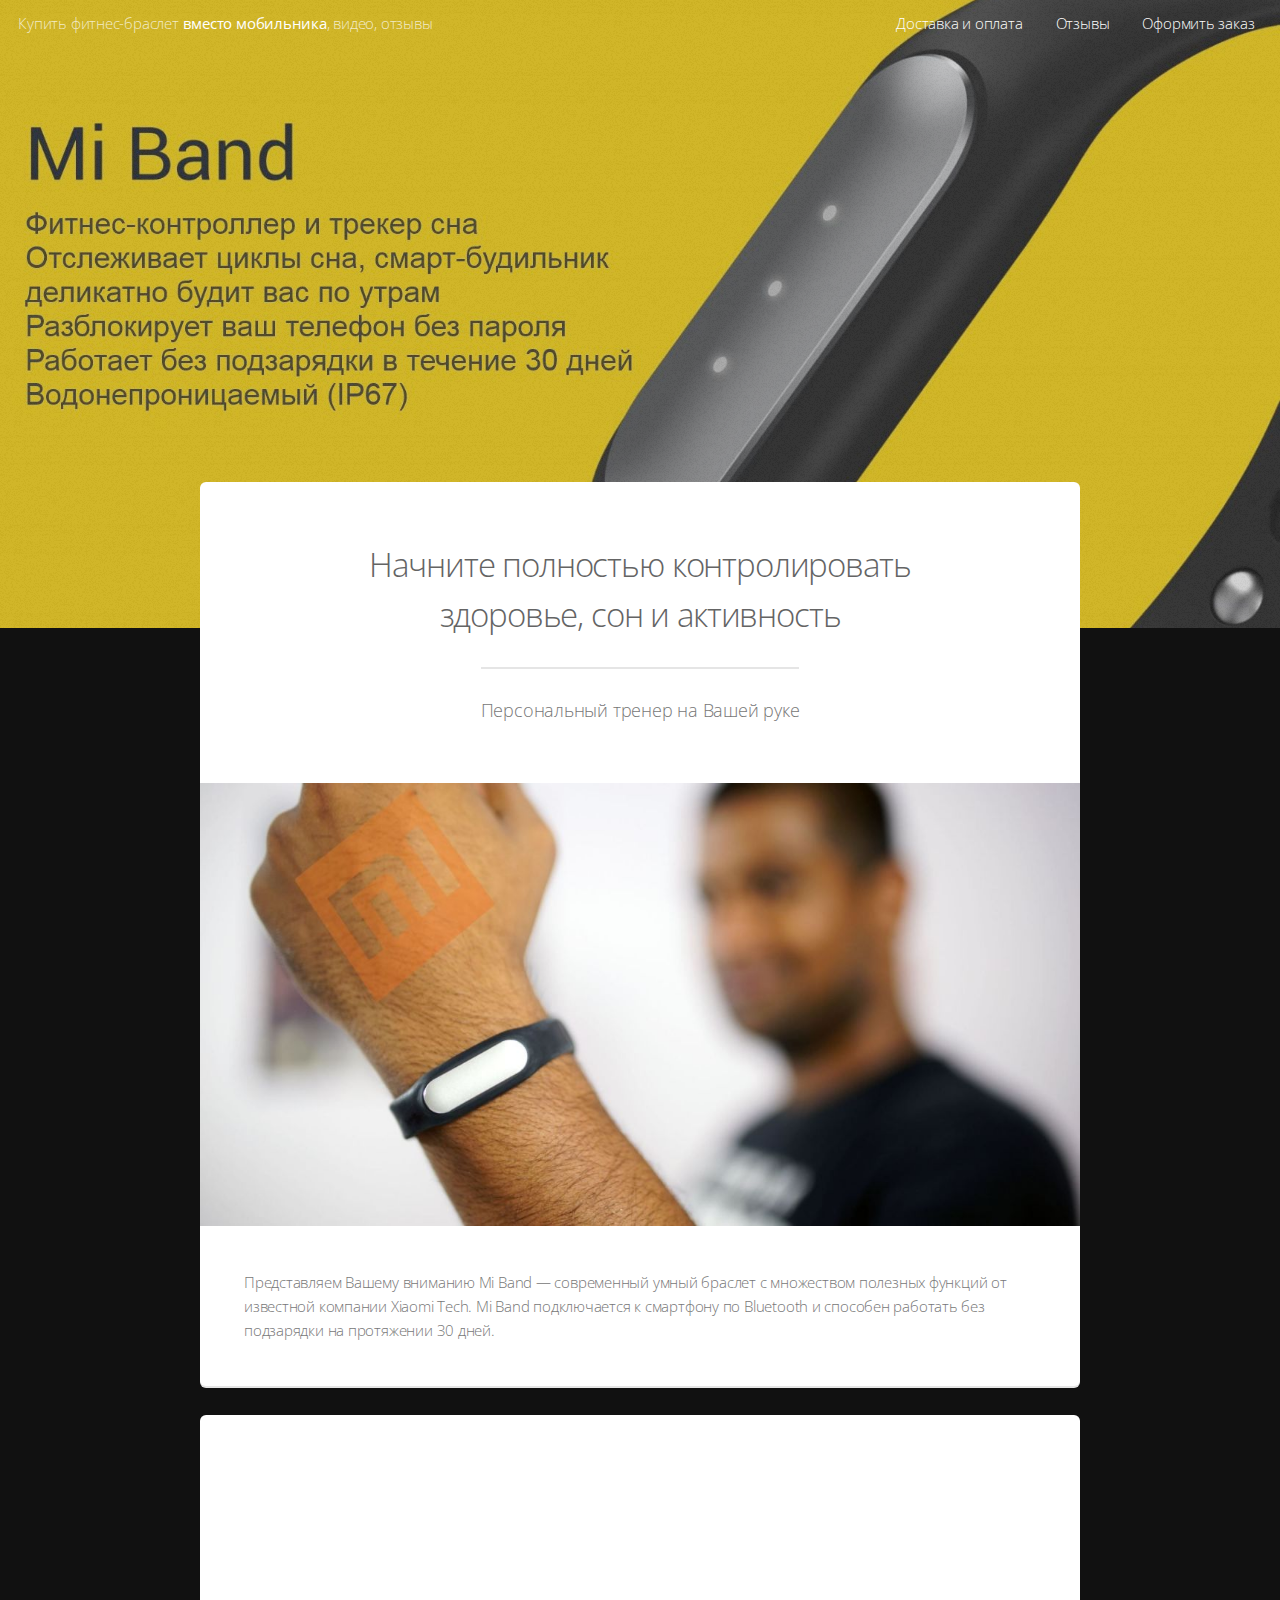
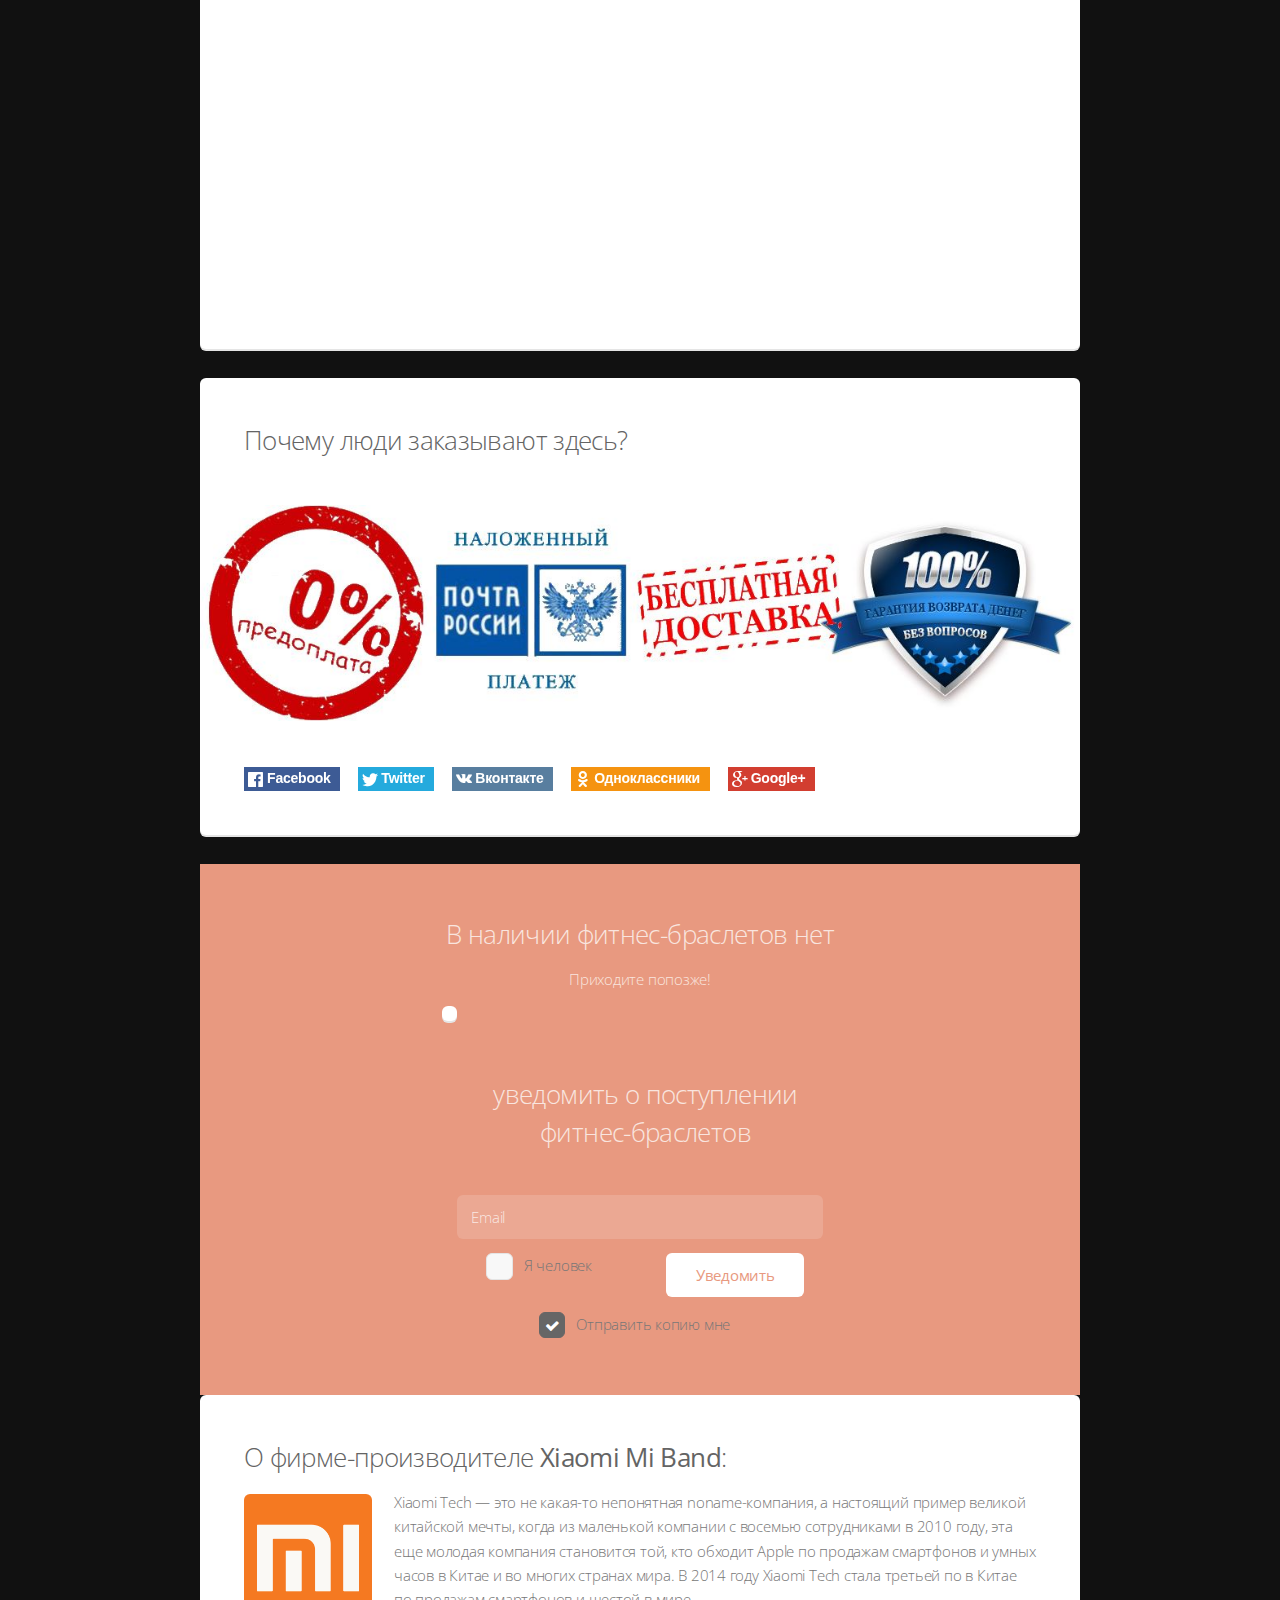
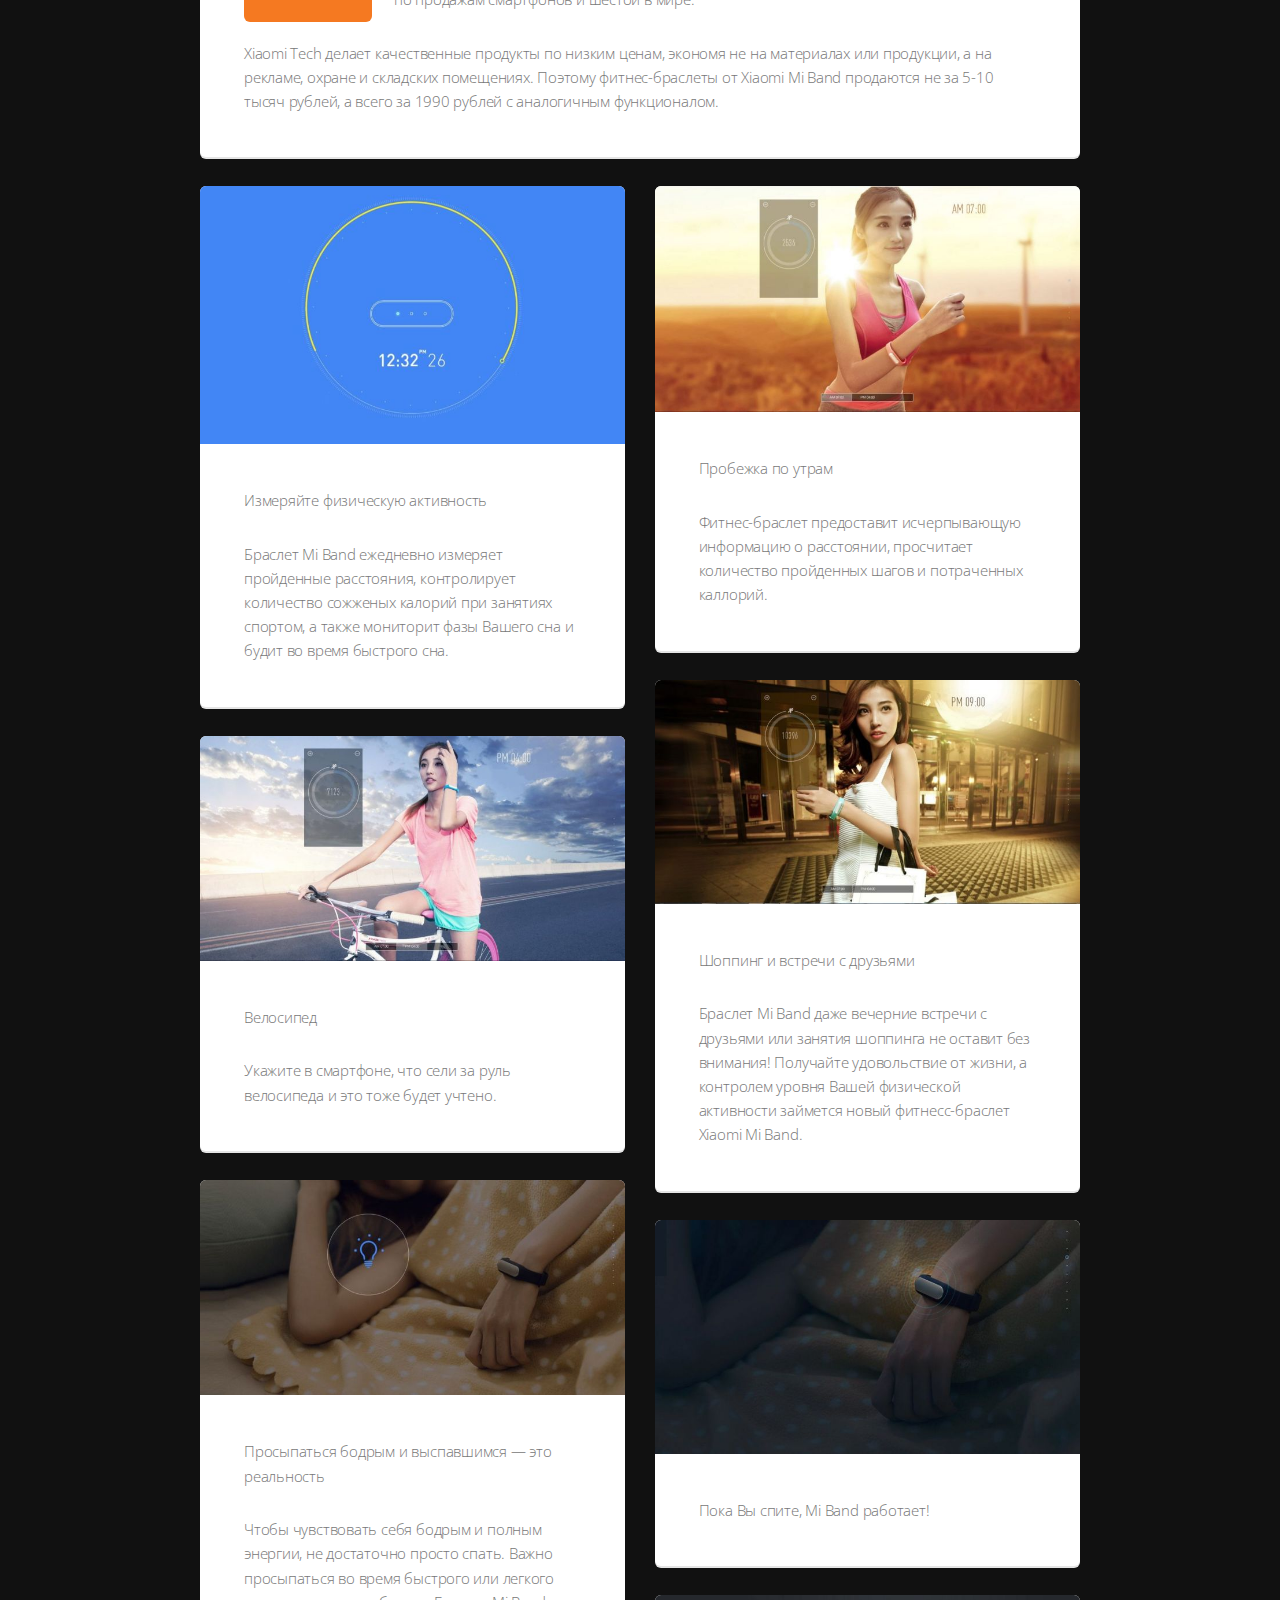
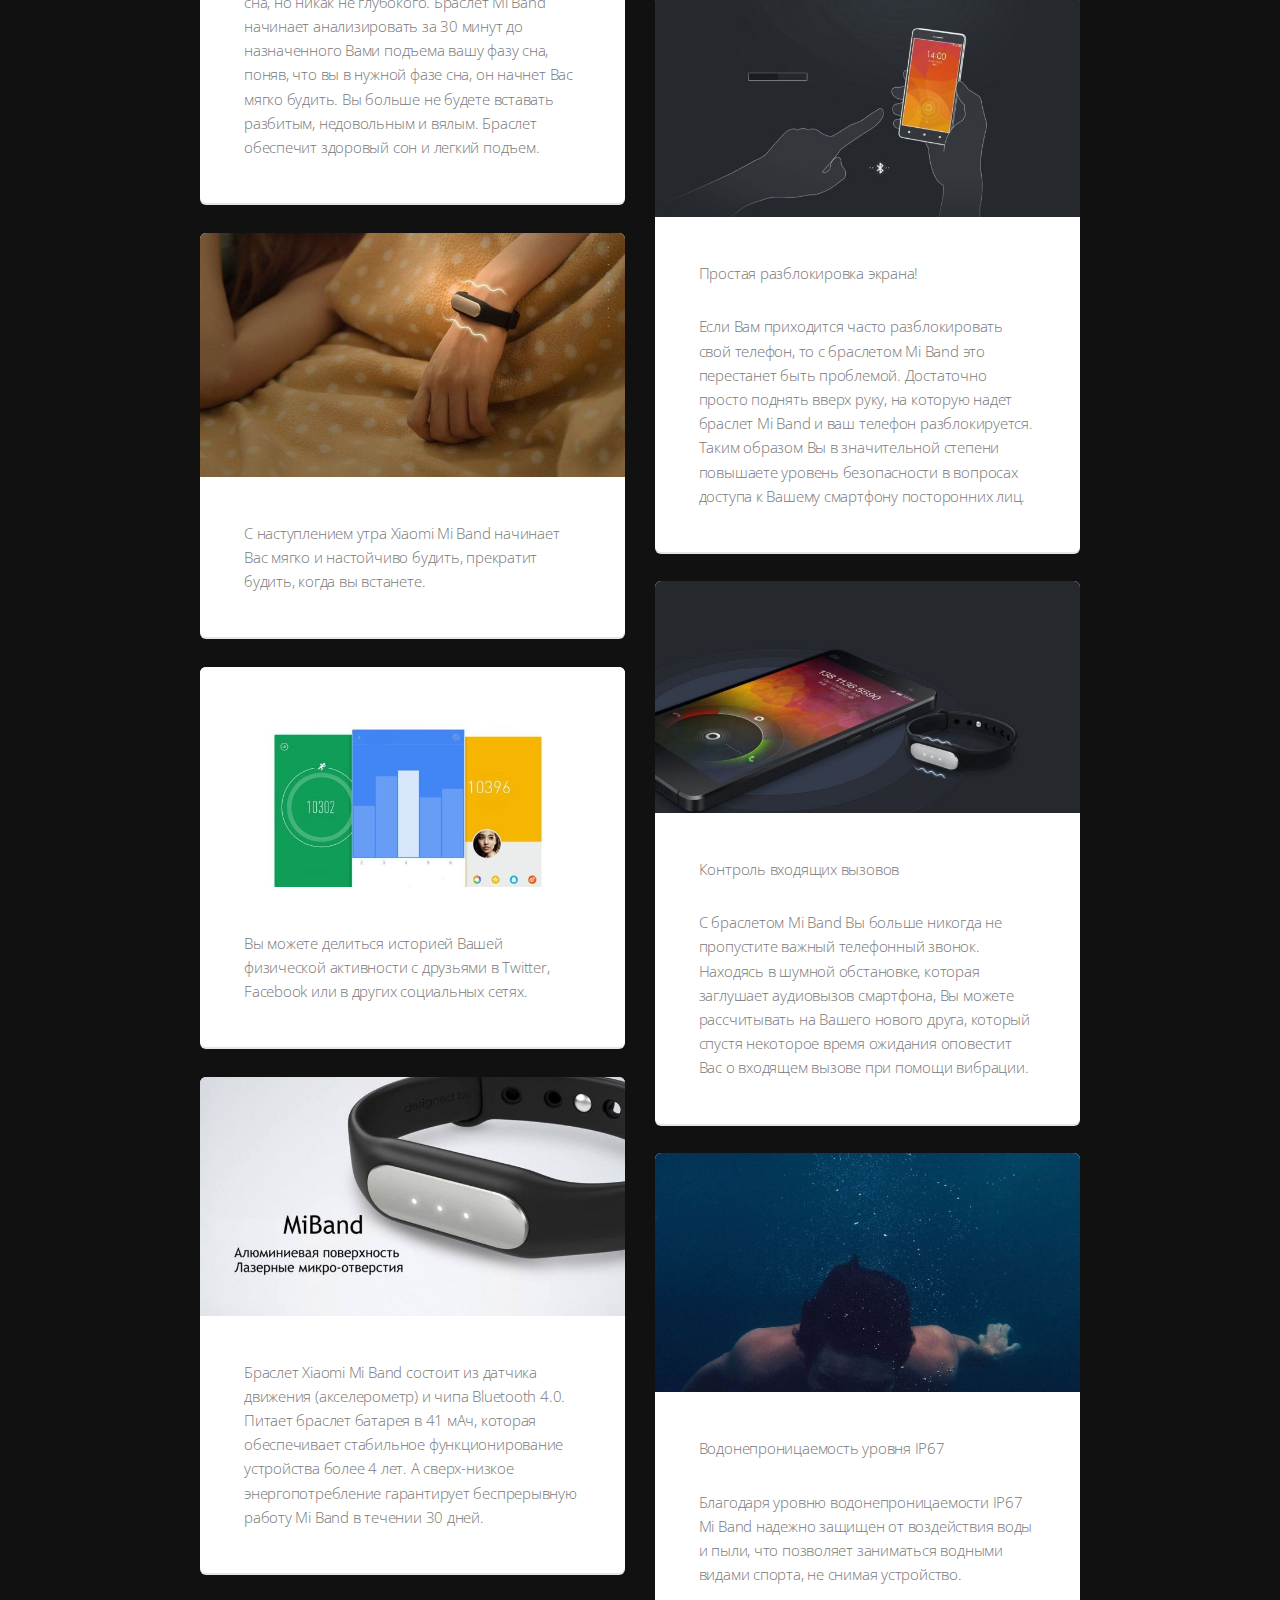
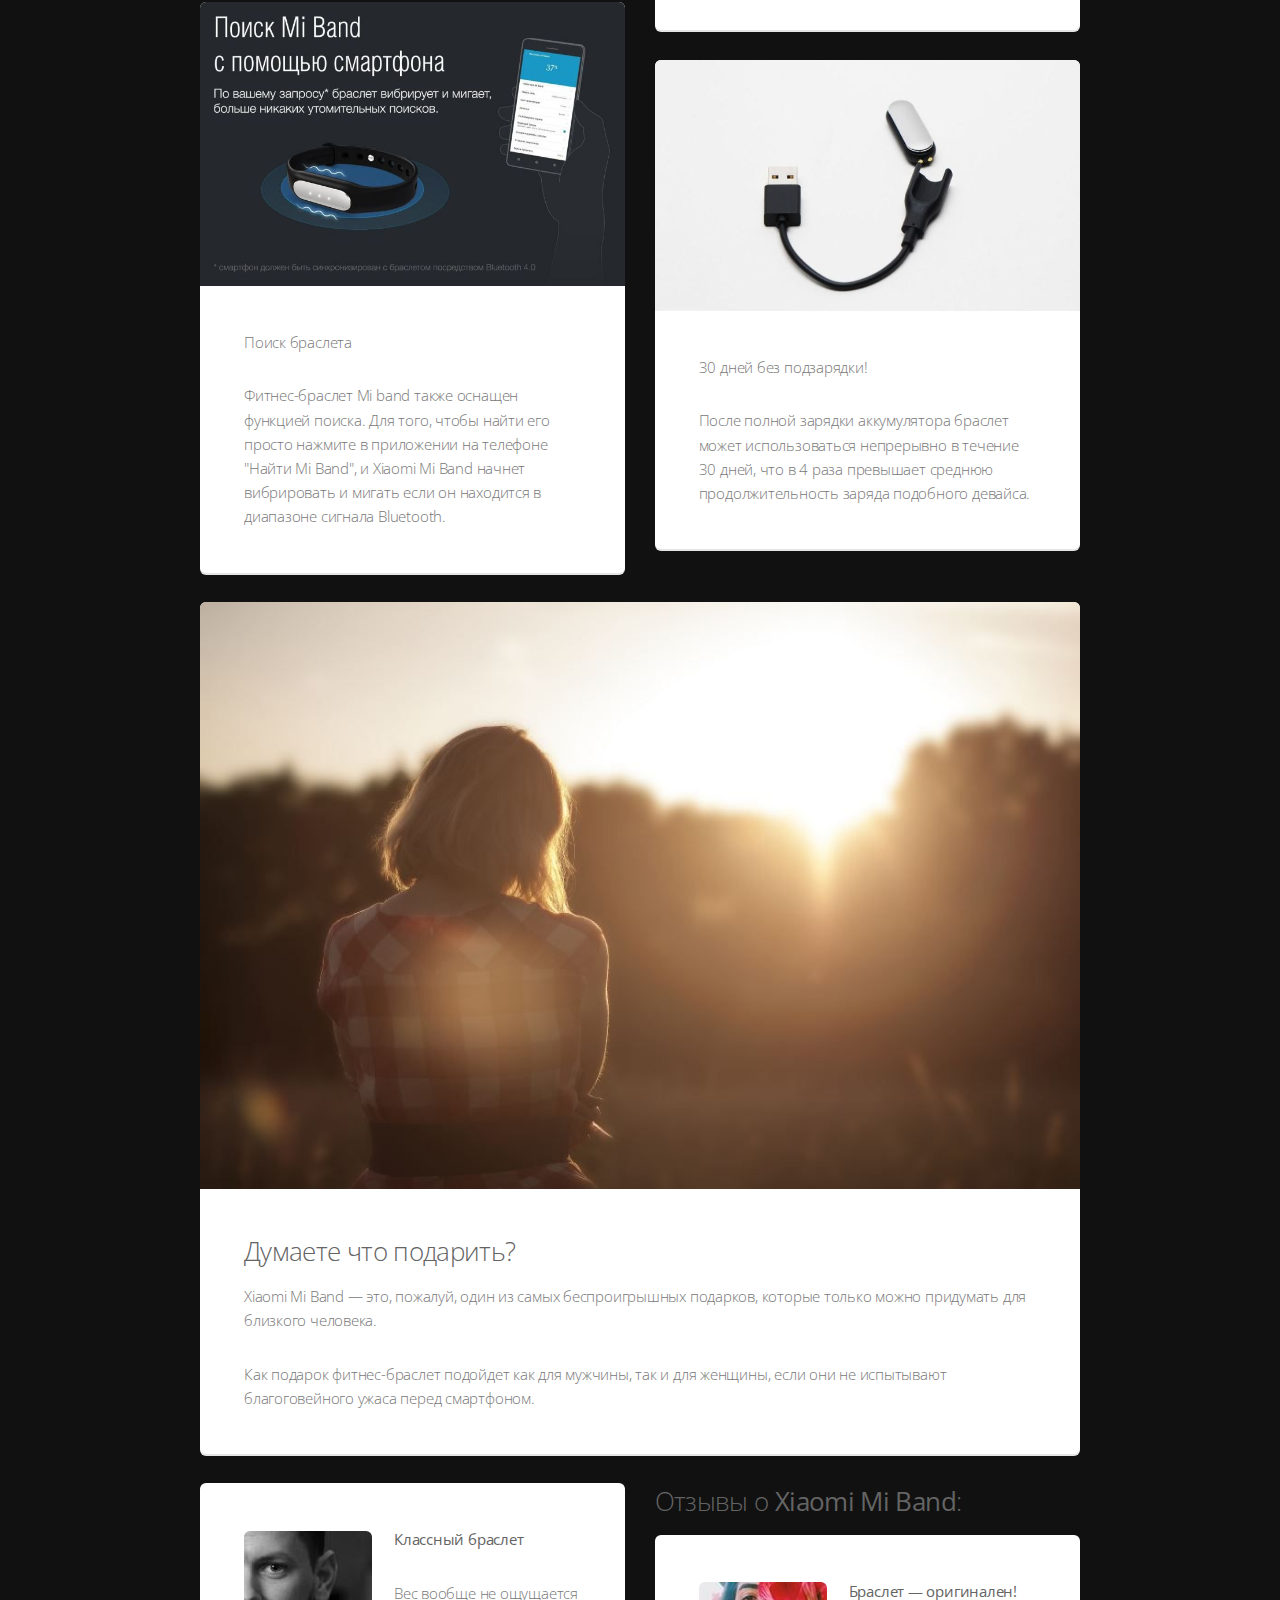
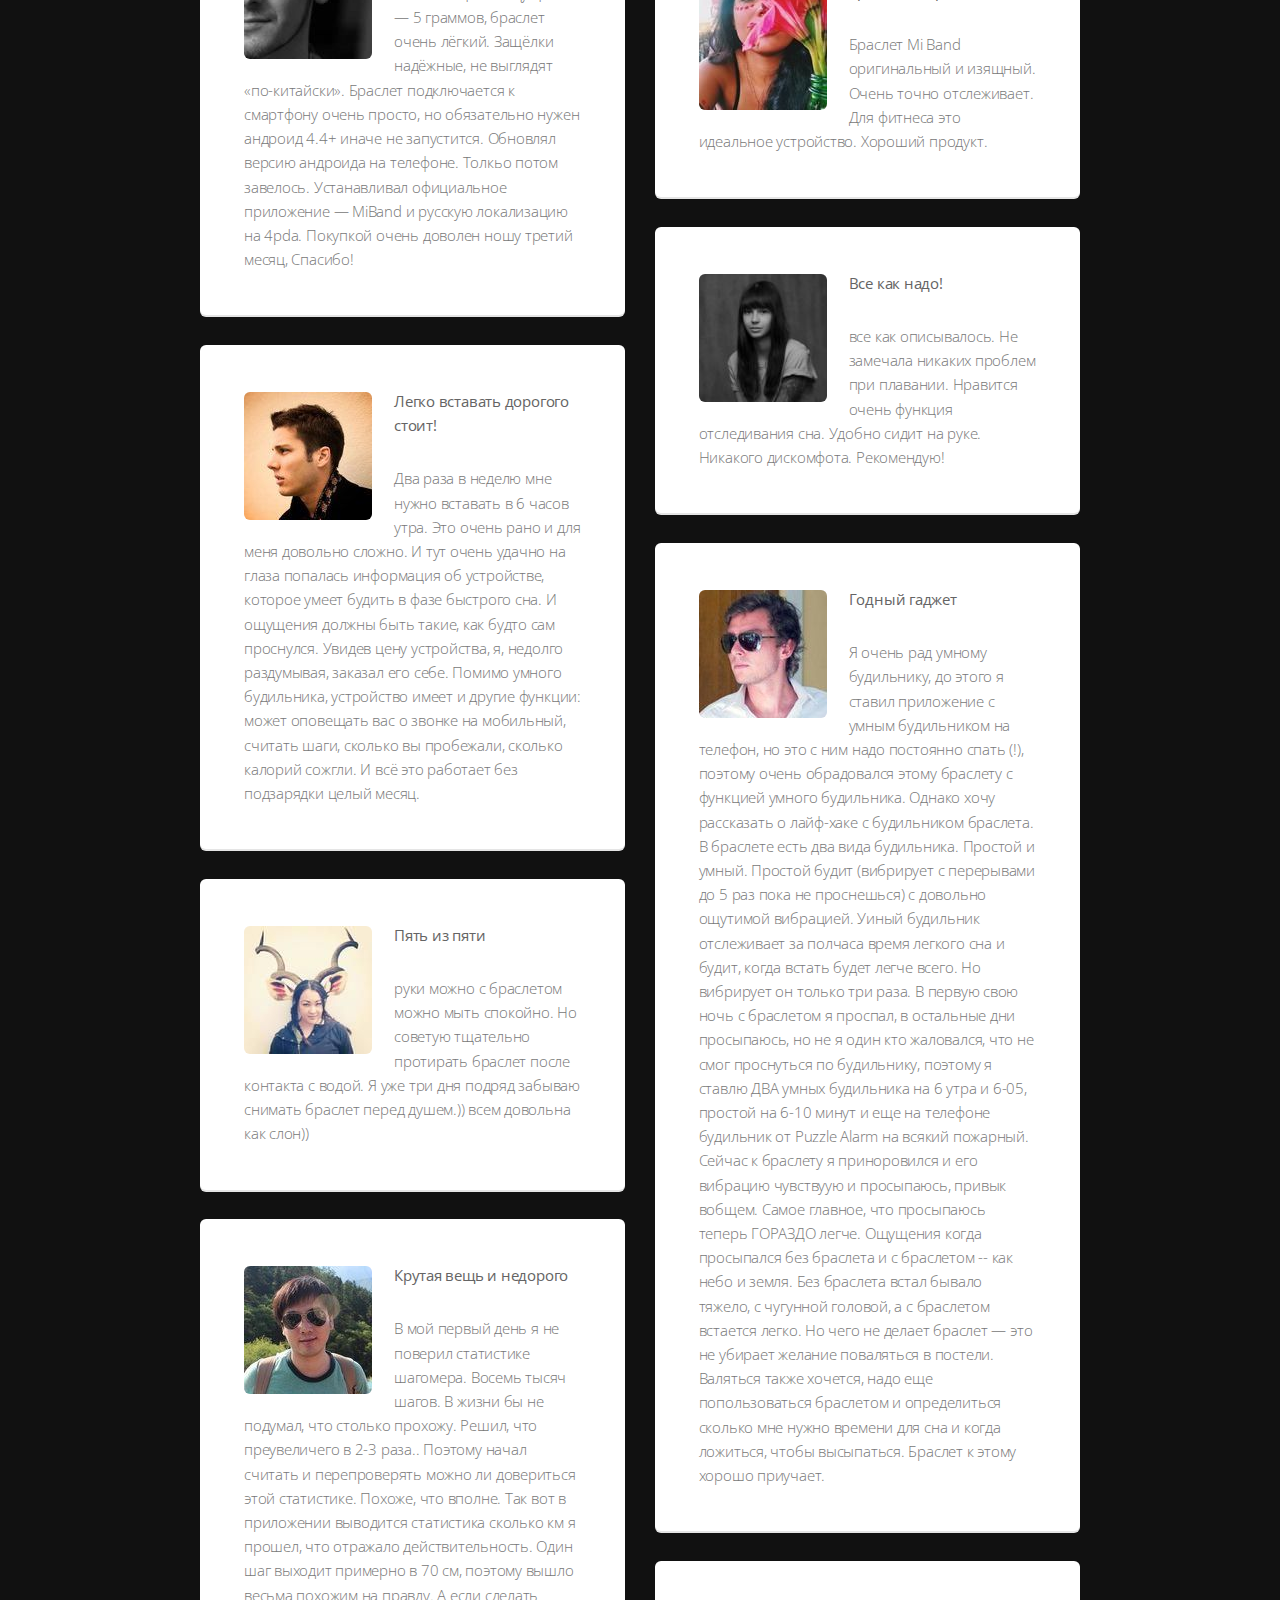
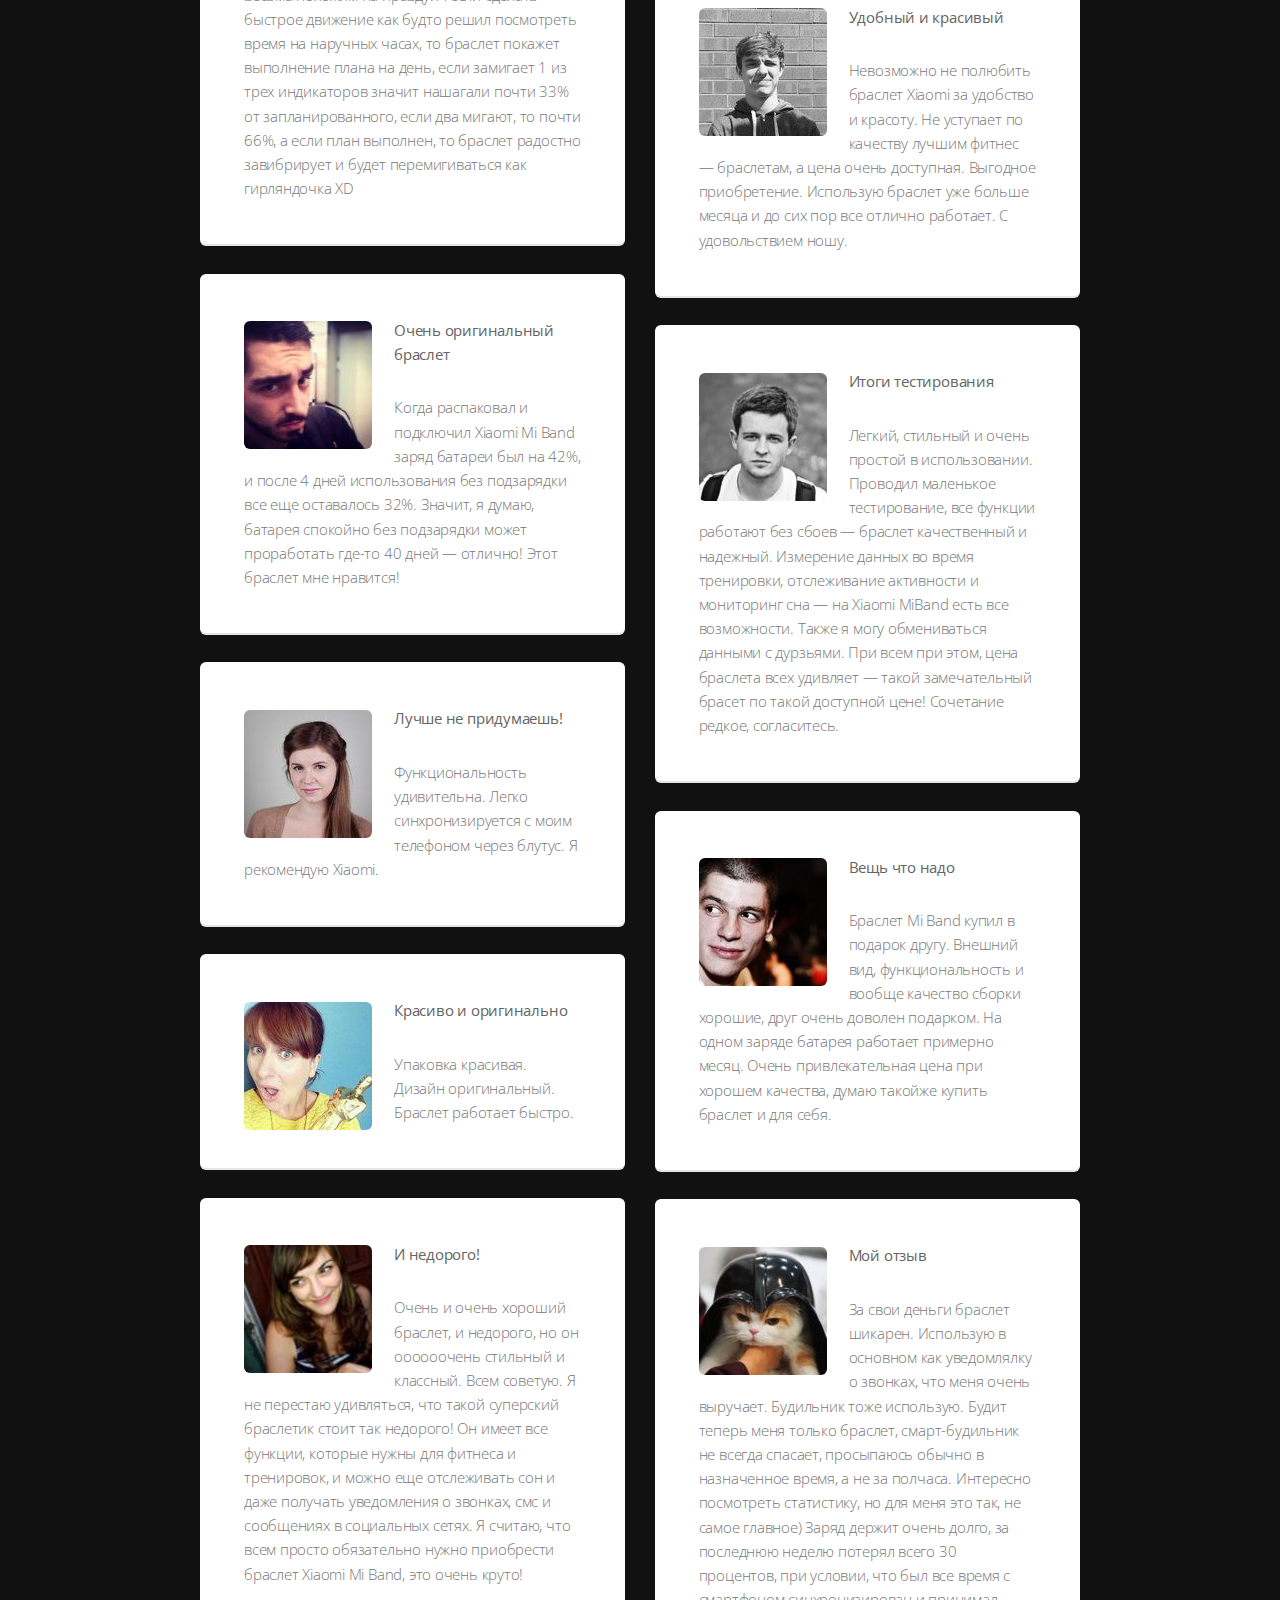
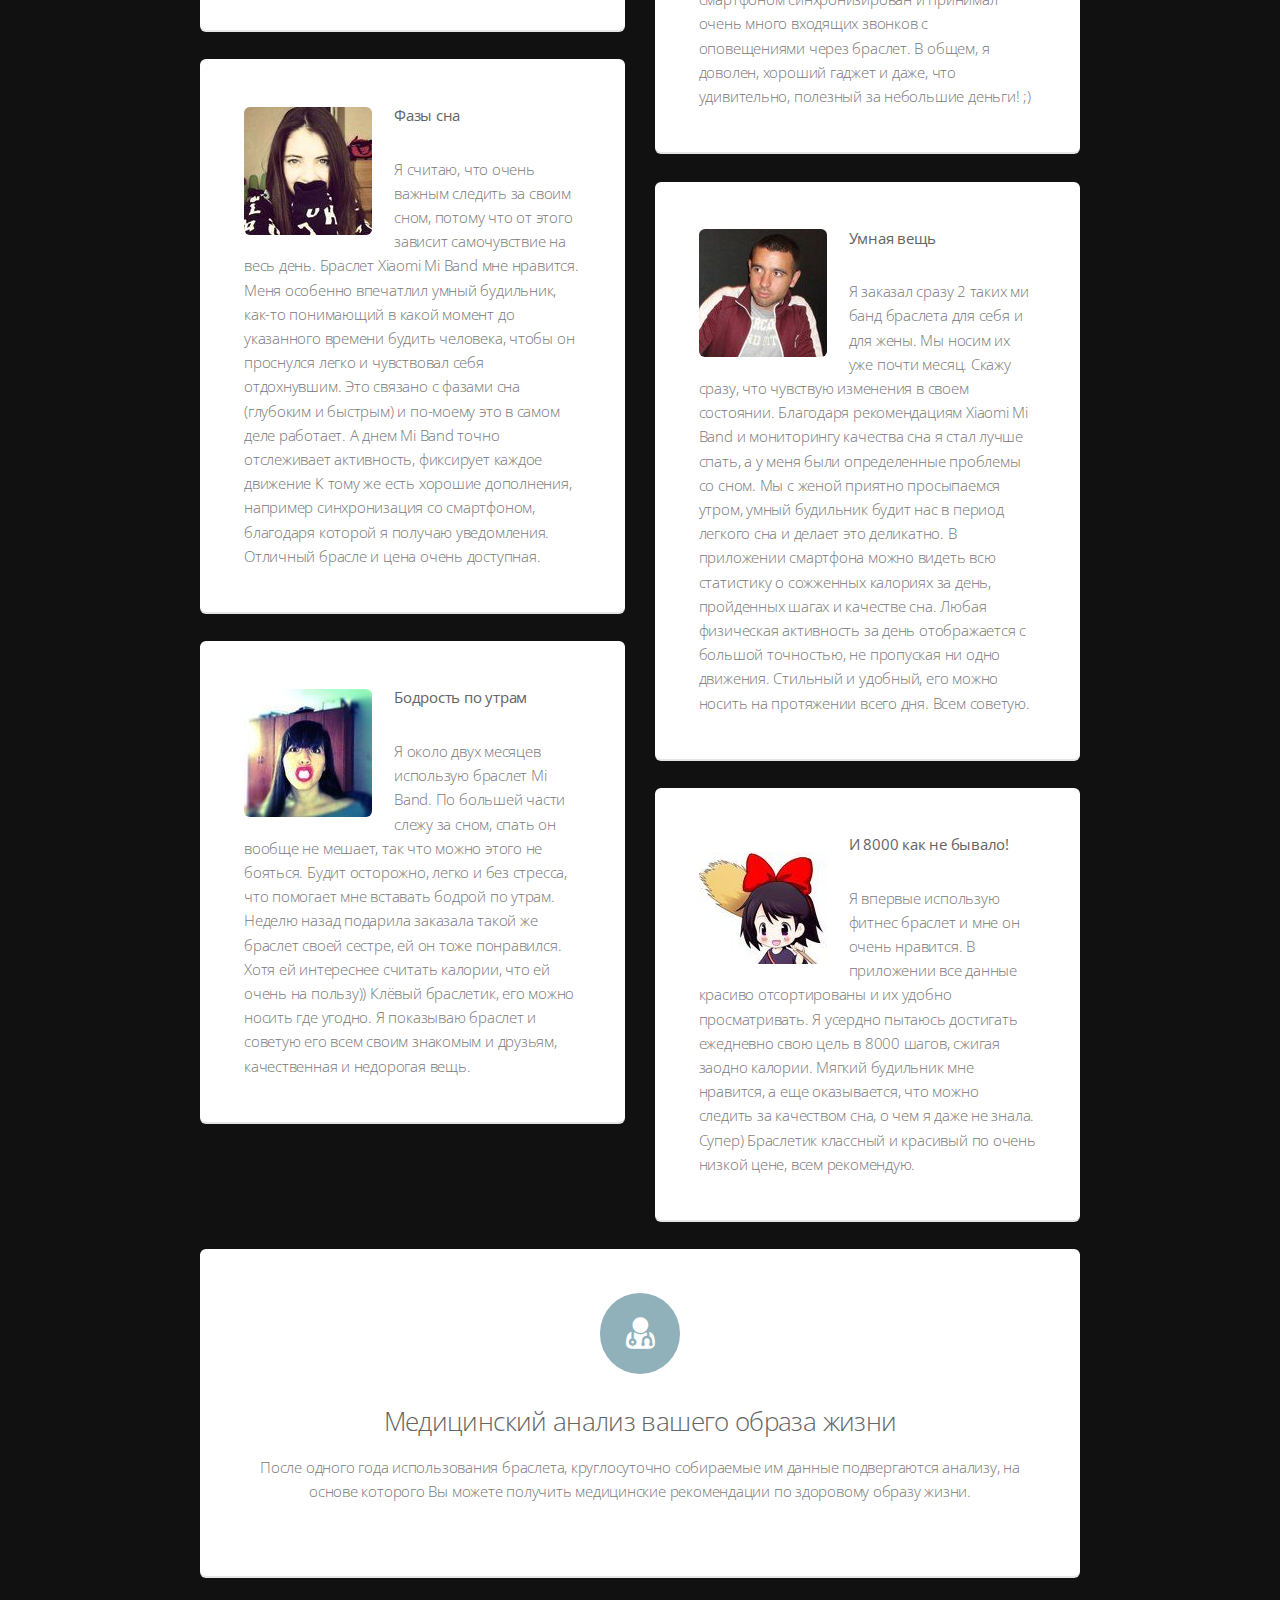
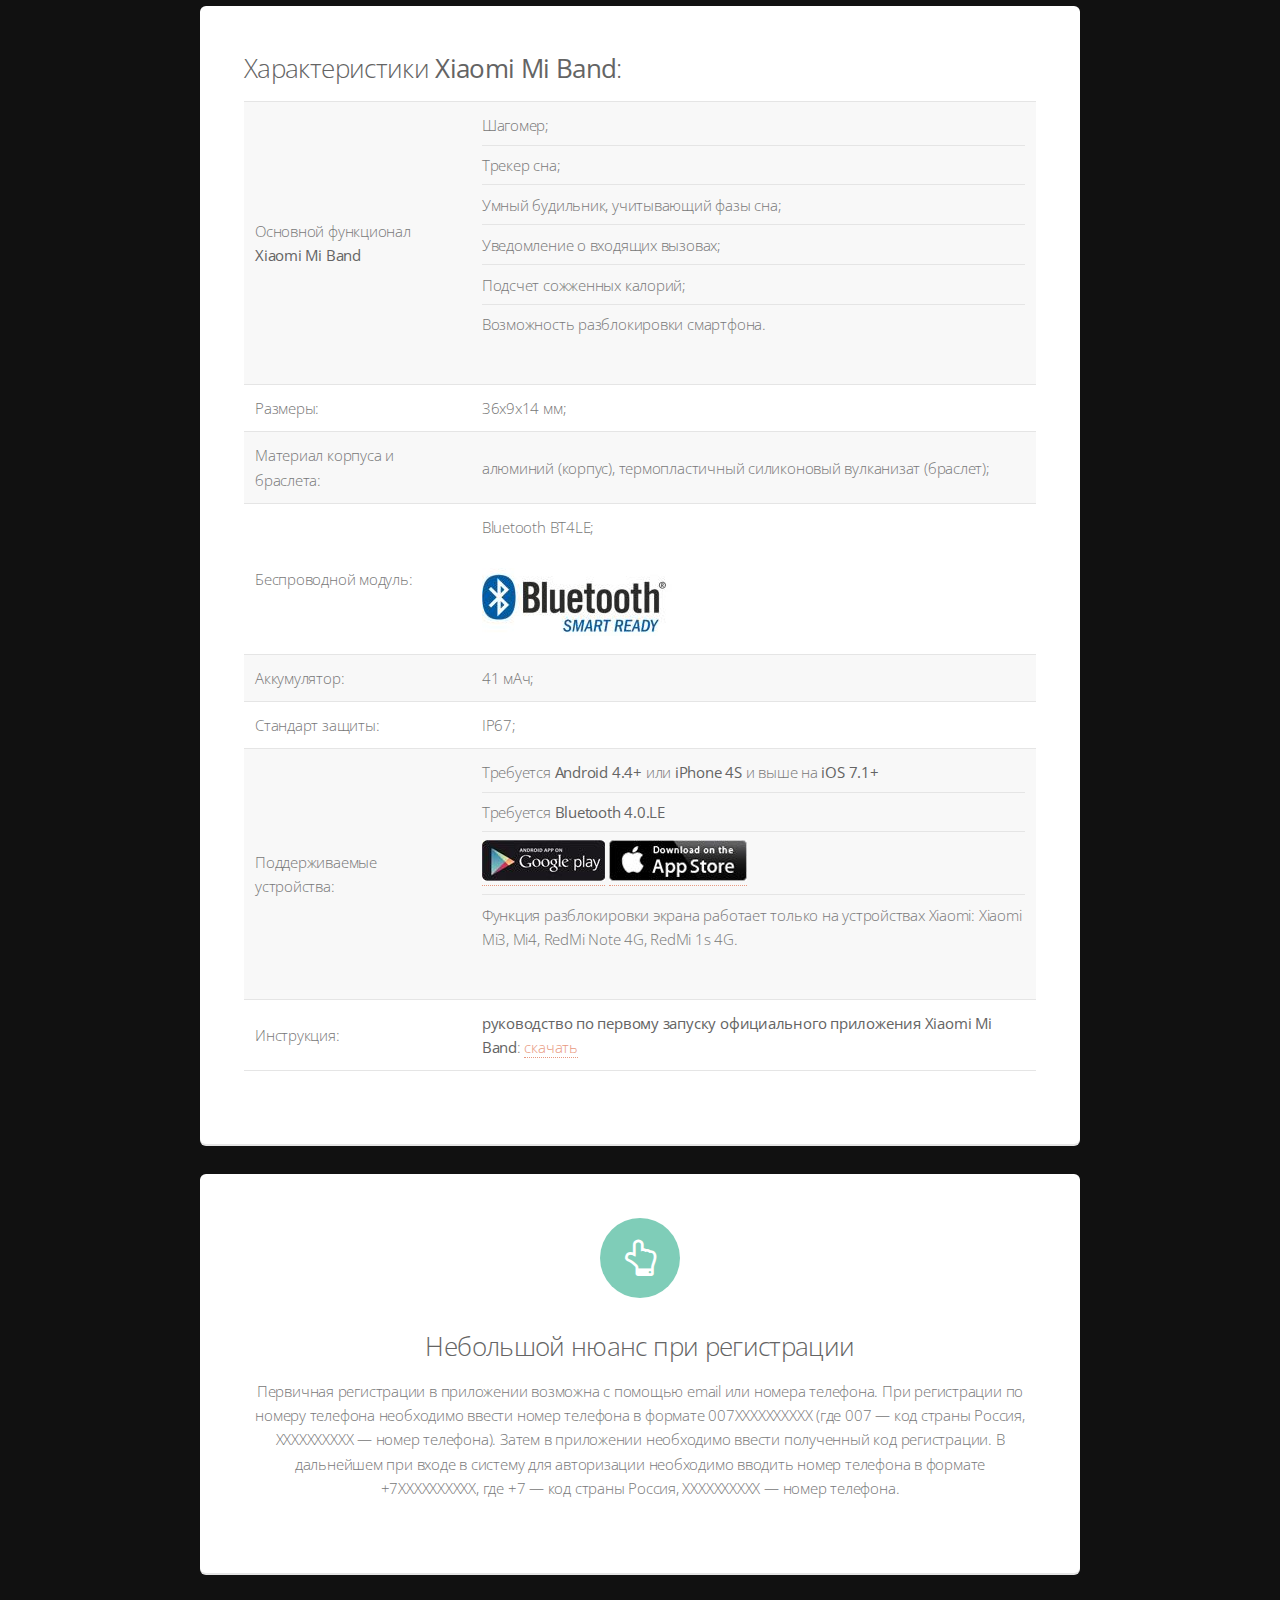
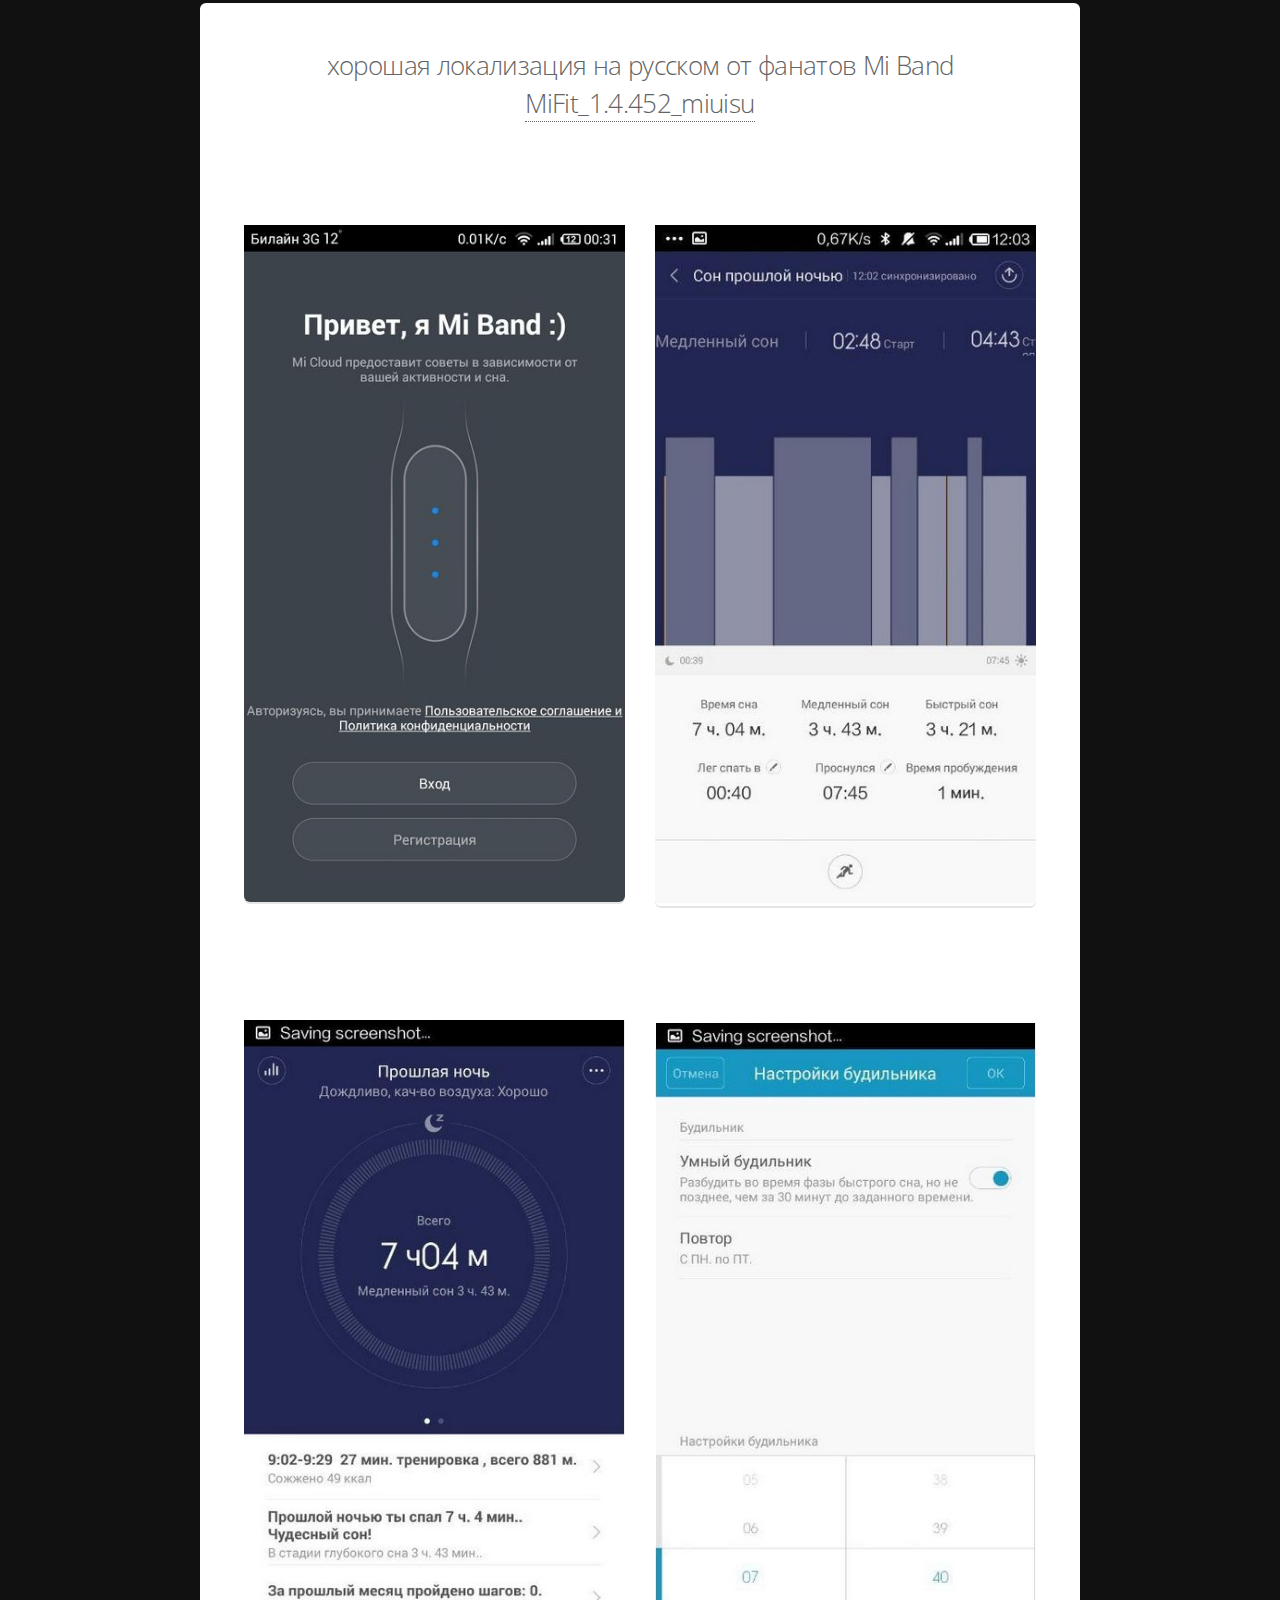
==== commit c545e31c: "stable version" ====
--- a/index.html
+++ b/index.html
@@ -8,7 +8,7 @@
 		<meta name="keywords" content="Xiaomi Mi Band, фитнес-браслет, обзор фитнес-браслета, умный будильник, шагомер, фитнес-браслет отзывы" />
 		<link rel="shortcut icon" href="/images/favicon.jpg" type="image/jpg">
 		<!--[if lte IE 8]><script src="css/ie/html5shiv.js"></script><![endif]-->
-		<script async src="js/jquery-dropotron-scrollgress-skel-skellayers-init.min.js"></script>
+		<script  src="js/jquery-dropotron-scrollgress-skel-skellayers-init.min.js"></script>
 		
 		<!--<script async src="js/jquery.dropotron.min.js"></script>
 		<script async src="js/jquery.scrollgress.min.js"></script>
@@ -27,7 +27,7 @@
 		</noscript>
 		<!--[if lte IE 8]><link rel="stylesheet" href="css/ie/v8.css" /><![endif]-->
 		
-
+		
 	</head>
 	<body class="landing">
 		<!-- Header -->
@@ -68,7 +68,7 @@
 					</div>
 				</section>
 				
-				<section id="delivery">
+				<section id="delivery" name="delivery">
 					<div class="box" >
 						<h3>Почему люди заказывают здесь?</h3>
 						<span class="image featured"><img width=100% height=auto src="images/nol-protsentov-predoplata.jpg" alt="Xiaomi Mi Band" /></span>
@@ -82,7 +82,7 @@
 				<div class="odnoklassniki" title="Поделиться ссылкой в Одноклассниках">Одноклассники</div>
 				<div class="plusone" title="Поделиться ссылкой в Гугл-плюсе">Google+</div>
 			</div>
-						<br id="checkout" />
+						<br id="checkout" name="checkout" />
 					</div>
 				</section>
 				
@@ -271,17 +271,14 @@
 					</div>
 				</div>
 
-				<section class="box">
-					<p>Bluetooth подключение в режиме реального времени!</p>
-					<p>Однажды подключившись к смартфону по Bluetooth, браслет остается на связи круглосуточно. Благодаря низкому уровню энергопотребления браслет способен функционировать без подзарядки на протяжении тридцати дней. При открытии специального приложения для Mi Band на экране смартфона отображается основная информация. Более того, после одного года использования браслета, собранные им данные подвергаются анализу, на основе которого у Вас есть возможность получить медицинские рекомендации по здоровому образу жизни. </p>
-				</section>
+				
 				
 				<section>
 					<div class="box">
 						<span class="image featured"><img width=100% height=auto src="images/fitness-tracker-4.jpg" alt="Xiaomi Mi Band" /></span>
 						<h3>Думаете что подарить?</h3>
 						<p>Xiaomi Mi Band — это, пожалуй, один из самых беспроигрышных подарков, которые только можно придумать для близкого человека.</p>
-						<p id="reviews">Как подарок фитнес-браслет подойдет как для мужчины, так и для женщины, если они не испытывают благоговейного ужаса перед смартфоном.</p>
+						<p id="reviews" name="reviews">Как подарок фитнес-браслет подойдет как для мужчины, так и для женщины, если они не испытывают благоговейного ужаса перед смартфоном.</p>
 					</div>
 				</section>
 				
@@ -388,46 +385,14 @@
 					</div>
 				</div>
 
-				<!--
 				<section class="box special features">
-					<div class="features-row">
-						<section>
-							<span class="icon major fa-bolt accent2"></span>
-							<h3></h3>
-							<p>шагомер и измеритель активности.</p>
-						</section>
-						<section>
-							<span class="icon major fa-area-chart accent3"></span>
-							<h3>Ipsum dolor</h3>
-							<p>количество сожженных калорий.</p>
-						</section>
-					</div>
-					<div class="features-row">
-						<section>
-							<span class="icon major fa-cloud accent4"></span>
-							<h3>Sed feugiat</h3>
-							<p>здоровый сон и легкий подъём.</p>
-						</section>
-						<section>
-							<span class="icon major fa-lock accent5"></span>
-							<h3>Enim phasellus</h3>
-							<p>водонепроницаемость (до 1 м под водой).</p>
-						</section>
-					</div>
-					<div class="features-row">
-						<section>
-							<span class="icon major fa-cloud accent4"></span>
-							<h3>Sed feugiat</h3>
-							<p>работа 30 дней без подзарядки.</p>
-						</section>
-						<section>
-							<span class="icon major fa-lock accent5"></span>
-							<h3>Enim phasellus</h3>
-							<p>медицинские рекомендации по здоровому образу жизни лично для Вас (после набора статистики за 1 год).</p>
-						</section>
-					</div>
-				</section>
--->
+					<div  class="features-row">
+						<span class="icon major fa-user-md accent4"></span>
+						<h3>Медицинский анализ вашего образа жизни</h3>
+						<p>После одного года использования браслета, круглосуточно собираемые им данные подвергаются анализу, на основе которого Вы можете получить медицинские рекомендации по здоровому образу жизни. </p>
+					</div>
+				</section>
+
 
 				<section class="box">
 					<h3>Характеристики <b>Xiaomi Mi Band</b>:</h3>
@@ -473,20 +438,84 @@
 									<td>Поддерживаемые устройства:</td>
 									<td>
 										<ul class="alt">
-											<li>Требуется Android 4.4+ или iPhone 4S и выше на iOS 7.1+</li>
-											<li>Требуется Bluetooth 4.0.LE</li>
+											<li>Требуется <b>Android 4.4+</b> или <b>iPhone 4S</b> и выше на <b>iOS 7.1+</b></li>
+											<li>Требуется <b>Bluetooth 4.0.LE</b></li>
 											<li><a href="http://en.miui.com/forum.php?mod=attachment&aid=MTU4Nzk3fDlkYTI3Mjg4fDE0MTE4MTEwNjN8MHwzMzExNA%3D%3D" target="_blank"><img src="images/android.jpg" alt="Xiaomi Mi Band" /></a> <a href="https://itunes.apple.com/us/app/mi-band/id938688461?mt=8" target="_blank"><img src="images/app-store.jpg" alt="Xiaomi Mi Band" /></a></li>
 											<li>Функция разблокировки экрана работает только на устройствах Xiaomi: Xiaomi Mi3, Mi4, RedMi Note 4G, RedMi 1s 4G. </li>
 										</ul>
 									</td>
 								</tr>
+								<tr>
+									<td>Инструкция:</td>
+									<td><b>руководство по первому запуску официального приложения Xiaomi Mi Band</b>: <a href="http://vmestomobilnika.ru/files/XiaomiMiBand_manual.pdf" target="_blank">скачать</a></td>
+								</tr>
 							</tbody>
 						</table>
 					</div>
 				</section>
 				
+				<section class="box special features">
+					<div class="features-row">
+						<span class="icon major fa-hand-o-up accent3"></span>
+						<h3>Небольшой нюанс при регистрации</h3>
+						<p>Первичная регистрации в приложении возможна с помощью email или номера телефона. При регистрации по номеру телефона необходимо ввести номер телефона в формате 007XXXXXXXXXX (где 007 — код страны Россия, XXXXXXXXXX — номер телефона). Затем в приложении необходимо ввести полученный код регистрации. В дальнейшем при входе в систему для авторизации необходимо вводить номер телефона в формате +7XXXXXXXXXX, где +7 — код страны Россия, XXXXXXXXXX — номер телефона. </p>
+					</div>
+				</section>
+				
 				<section class="box">
 					<h3><center>хорошая локализация на русском от фанатов Mi Band <a href="http://soft.miui.su/programms/xiaomi/miband/mifit_1.4.452_miuisu.apk" target="_blank">MiFit_1.4.452_miuisu</a></center></h3>
+					<div class="row">
+					<div class="6u 12u(narrower)">
+						<section class="box">
+							<span class="image featured"><img width=100% height=auto src="images/Xiaomi_MiBand_russian_prilozhenie-1.jpg" alt="Xiaomi Mi Band" /></span>
+						</section>
+
+						<section class="box">
+							<span class="image featured"><img width=100% height=auto src="images/Xiaomi_MiBand_russian_prilozhenie-2.jpg" alt="Xiaomi Mi Band" /></span>
+						</section>
+
+						<section class="box">
+							<span class="image featured"><img width=100% height=auto src="images/Xiaomi_MiBand_russian_prilozhenie-3.jpg" alt="Xiaomi Mi Band" /></span>
+						</section>
+						
+						<section class="box">
+							<span class="image featured"><img width=100% height=auto src="images/Xiaomi_MiBand_russian_prilozhenie-4.jpg" alt="Xiaomi Mi Band" /></span>
+						</section>
+						
+						<section class="box">
+							<span class="image featured"><img width=100% height=auto src="images/Xiaomi_MiBand_russian_prilozhenie-6.jpg" alt="Xiaomi Mi Band" /></span>
+						</section>
+						
+						
+				
+					</div>
+					
+					<div class="6u 12u(narrower)">
+						
+						<section class="box">
+							<span class="image featured"><img width=100% height=auto src="images/Xiaomi_MiBand_russian_prilozhenie-7.jpg" alt="Xiaomi Mi Band" /></span>
+						</section>
+						
+						<section class="box">
+							<span class="image featured"><img width=100% height=auto src="images/Xiaomi_MiBand_russian_prilozhenie-8.jpg" alt="Xiaomi Mi Band" /></span>
+						</section>
+						
+						<section class="box">
+							<span class="image featured"><img width=100% height=auto src="images/Xiaomi_MiBand_russian_prilozhenie-9.jpg" alt="Xiaomi Mi Band" /></span>
+						</section>
+
+						<section class="box">
+							<span class="image featured"><img width=100% height=auto src="images/Xiaomi_MiBand_russian_prilozhenie-10.jpg" alt="Xiaomi Mi Band" /></span>
+						</section>
+						
+						<section class="box">
+							<span class="image featured"><img width=100% height=auto src="images/Xiaomi_MiBand_russian_prilozhenie-11.jpg" alt="Xiaomi Mi Band" /></span>
+						</section>
+						
+						
+						
+					</div>
+				</div>
 				</section>
 				
 				<section class="box">
@@ -500,7 +529,7 @@
 		<!-- CTA -->
 			<section id="cta">
 			
-				<h2>заказать фитнес-браслета</h2>
+				<h2>заказать фитнес-браслет</h2>
 
 				<form>
 					<div class="row uniform 50%">
@@ -517,8 +546,9 @@
 						-->
 						<div class="12u">
 							<ul class="actions">
-								<li><a href="#checkout"><input type="submit" value="Заказать" /></a></li>
-								<li><a href="#delivery"><input type="submit" value="Доставка и оплата" class="alt" /></a></li>
+								<li><a href="#checkout" class="topLink"><input type="submit" value="Заказать" /></a></li>
+								<li><a href="#delivery" class="topLink"><input type="submit" value="Доставка и оплата" class="alt" /></a></li>
+								
 							</ul>
 						</div>
 					</div>
@@ -532,9 +562,8 @@
 			
 		<!-- Footer -->
 			<footer id="footer">
-			
 				<ul class="copyright">
-					<li>&copy; Интернет-магазин <a href="http://vmestomobilnika.ru">vmestomobilnika.ru</a>. Все права защищены. 2013-2015 </li><li>Вёрстка: Дмитрий Седов</li>
+					<li>&copy; Интернет-магазин «Вместо Мобильника» <a href="http://vmestomobilnika.ru">vmestomobilnika.ru</a>. Все права защищены. 2013-2015 </li><li>Вёрстка: Дмитрий Седов</li>
 				</ul>
 				<ul class="copyright">
 					<li>ИП Седов А.Г.</li><li>ОГРН: 306645017400020</li>
@@ -553,22 +582,18 @@
 			});
 	</script>
 	
-	<script>
-		$(function() {
-			$('a[href*=#]:not([href=#])').click(function() {
-				if (location.pathname.replace(/^\//,'') == this.pathname.replace(/^\//,'') && location.hostname == this.hostname) {
-				var target = $(this.hash);
-				target = target.length ? target : $('[name=' + this.hash.slice(1) +']');
-				if (target.length) {
-					$('html,body').animate({
-					scrollTop: target.offset().top
-					}, 1000);
-					return false;
-				}
-				}
-			});
+	<script type="text/javascript">
+	$(document).ready(function(){
+		$('a[href*=#]').bind("click", function(e){
+			var anchor = $(this);
+			$('html, body').stop().animate({
+				scrollTop: $(anchor.attr('href')).offset().top
+			}, 1000);
+			e.preventDefault();
 		});
-	</script>
+		return false;
+	});
+</script>
 	
 	<!-- Асинхронная загрузка timegenerator'a -->
 		<div id="script_ad" class="script_ad" style="display:none;">
@@ -585,24 +610,6 @@
 		</script>
 		
 	<script async src="js/social-likes.min.js"></script>
-	<script>
-		(function() {
-    
-    var script,
-        scripts = document.getElementsByTagName('script')[0];
-        
-    function load(url) {
-      script = document.createElement('script');
-      script.async = true;
-      script.src = url;
-      scripts.parentNode.insertBefore(script, scripts);
-    }
-    
-    //load('//apis.google.com/js/plusone.js');
-    //load('//platform.twitter.com/widgets.js');
-    //load('//s.widgetsite.com/widget.js');
-    
-}());
-	</script>
+	
 	</body>
 </html>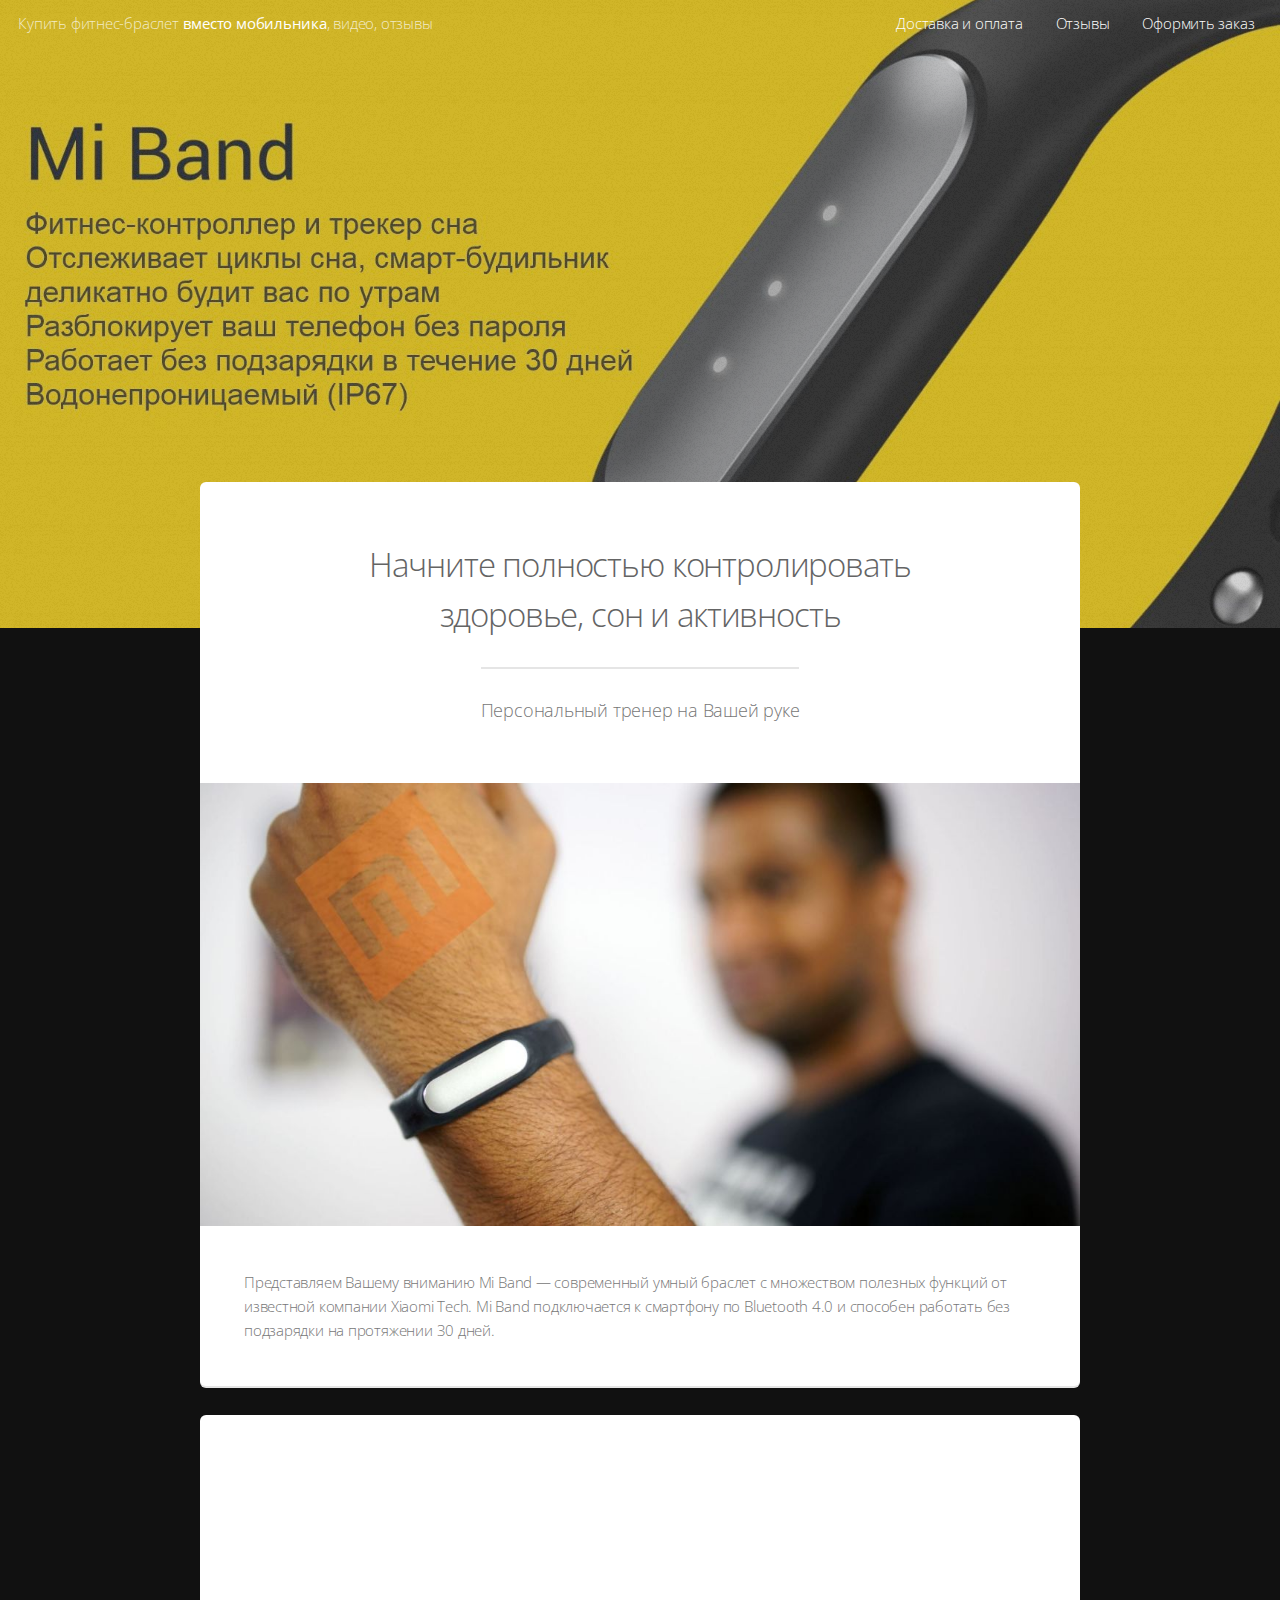
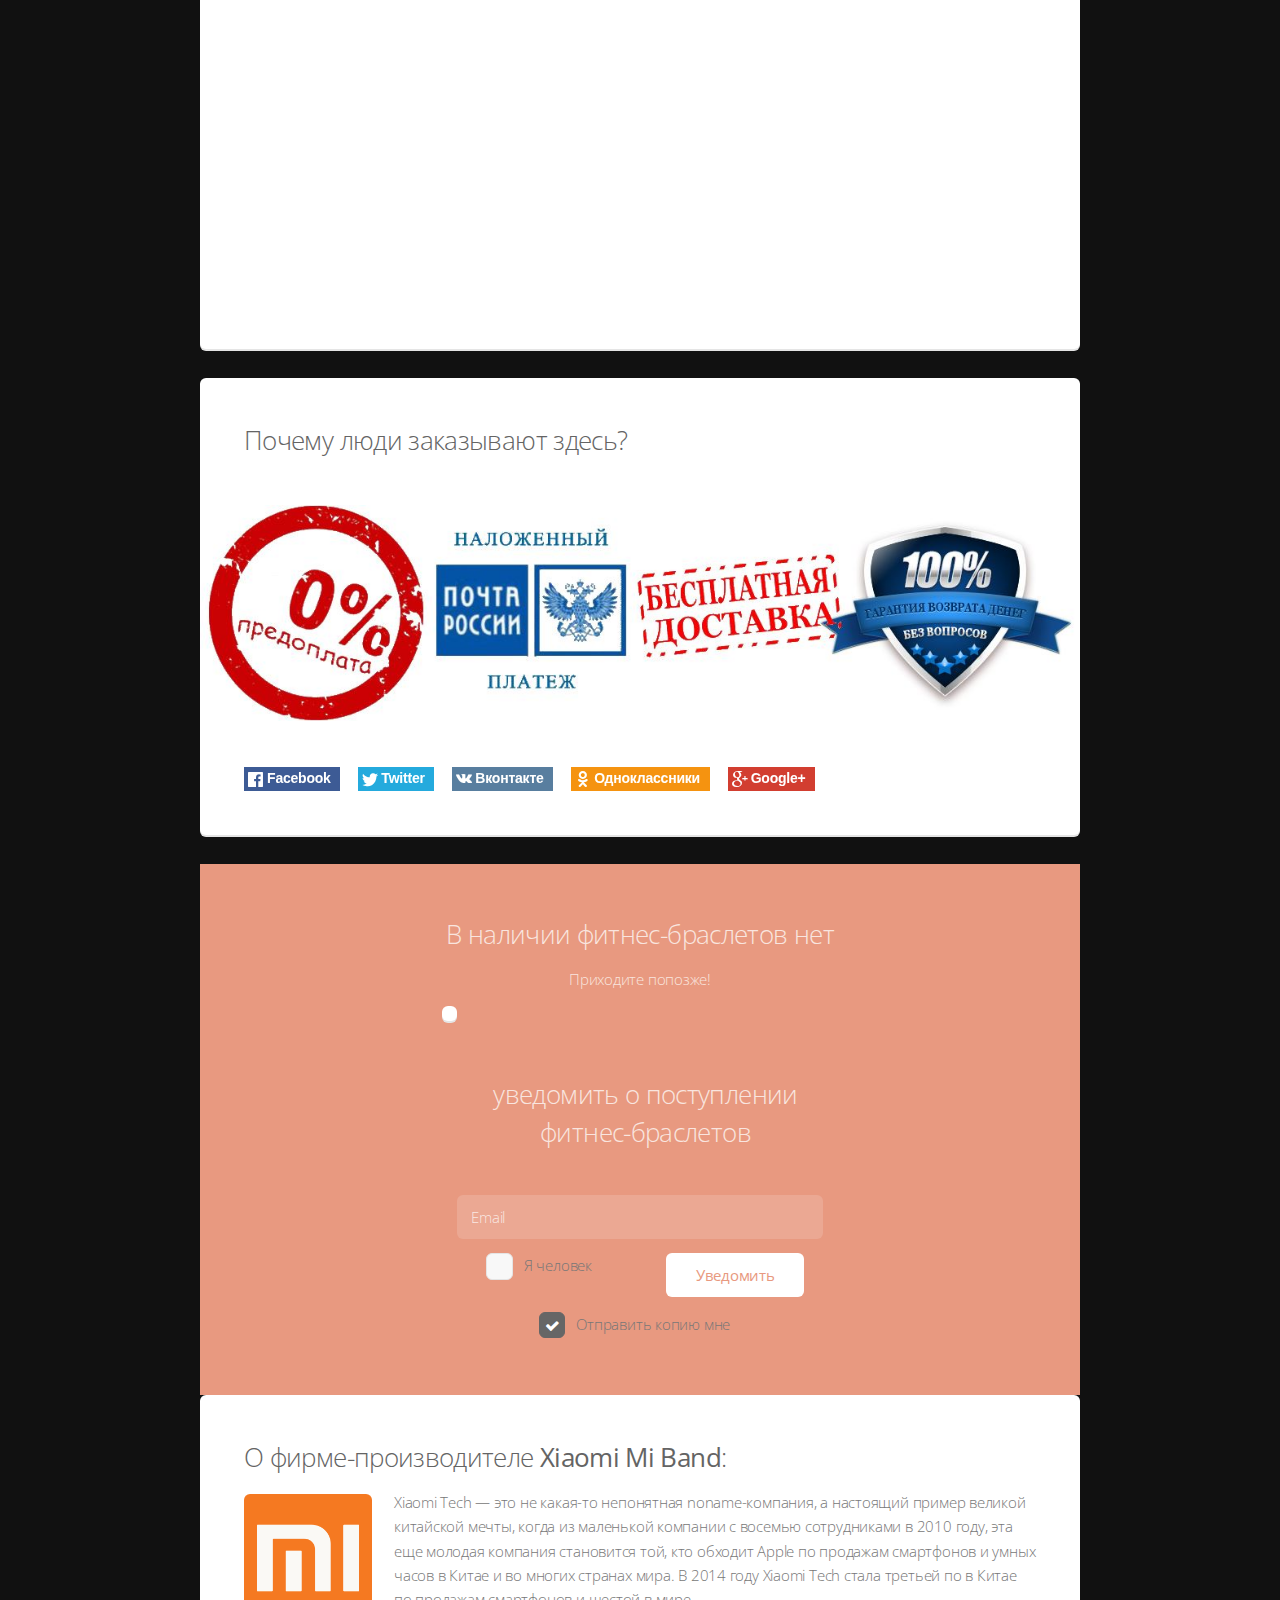
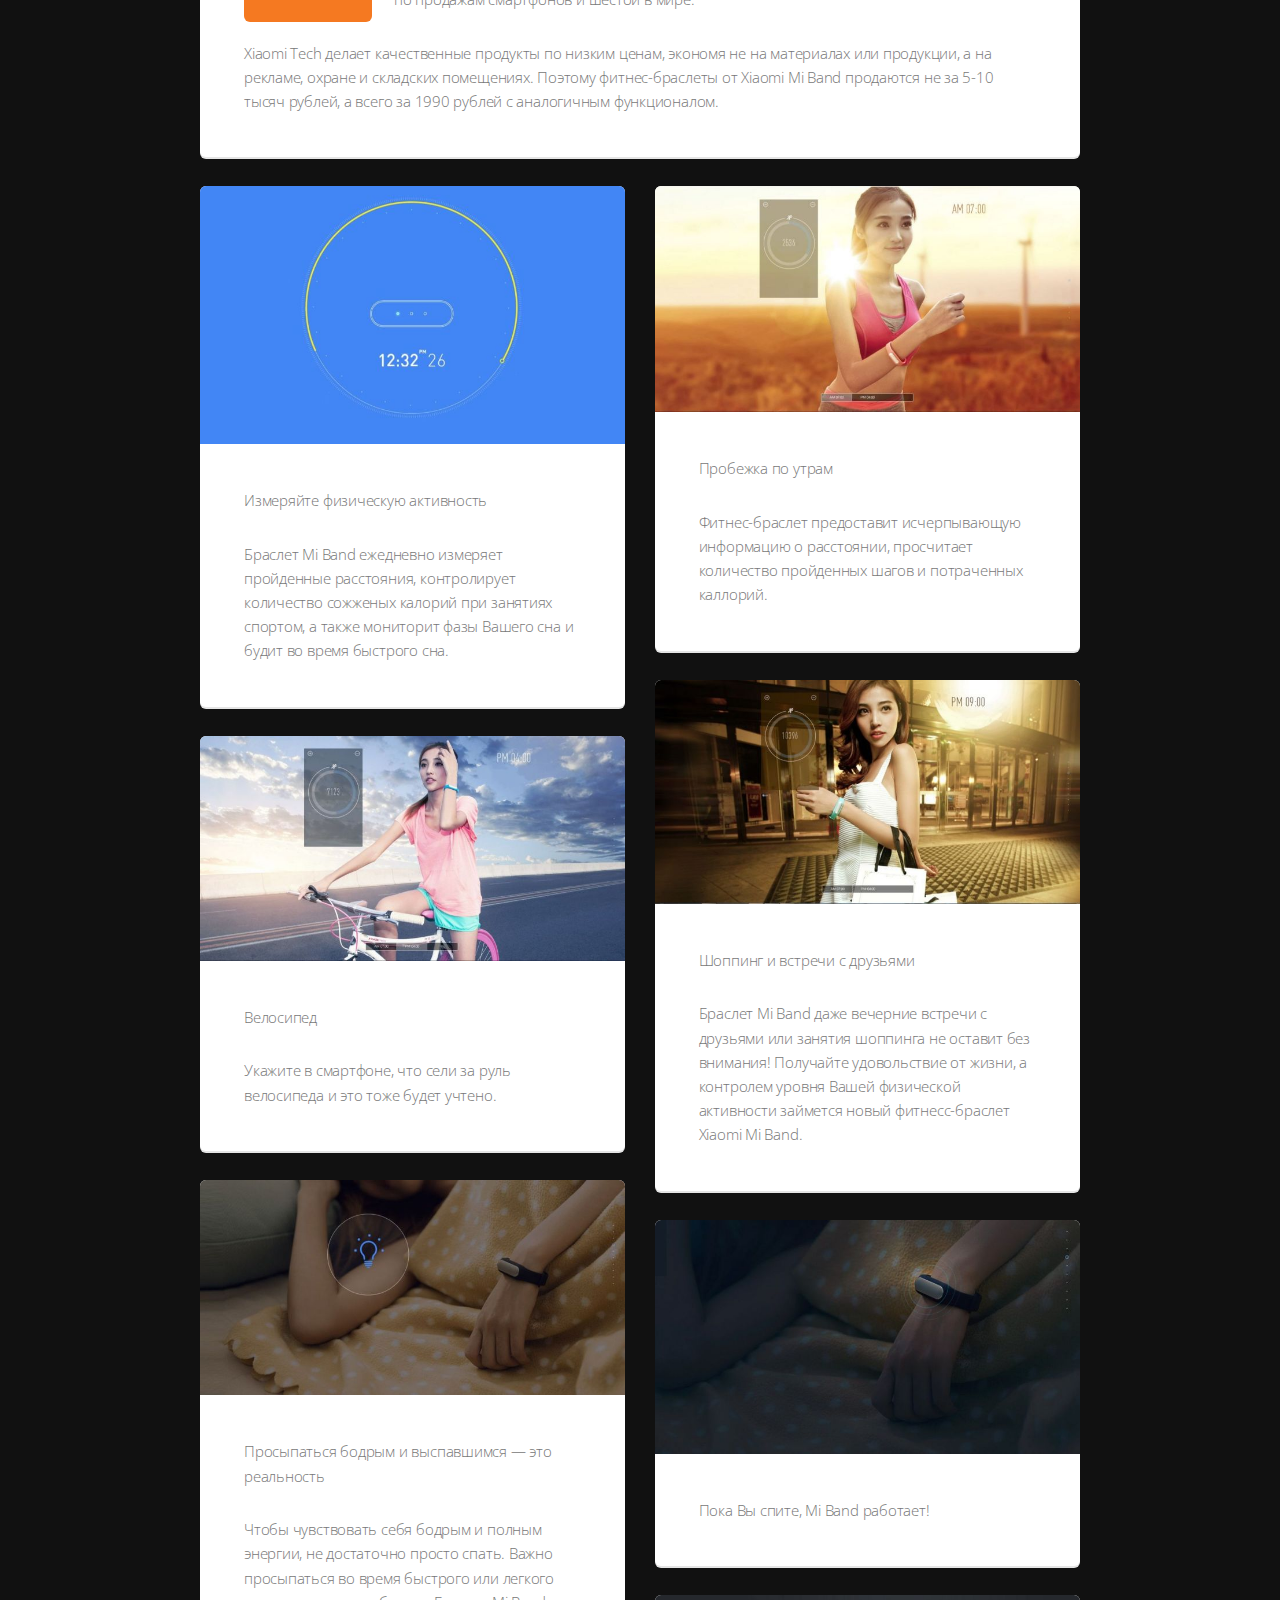
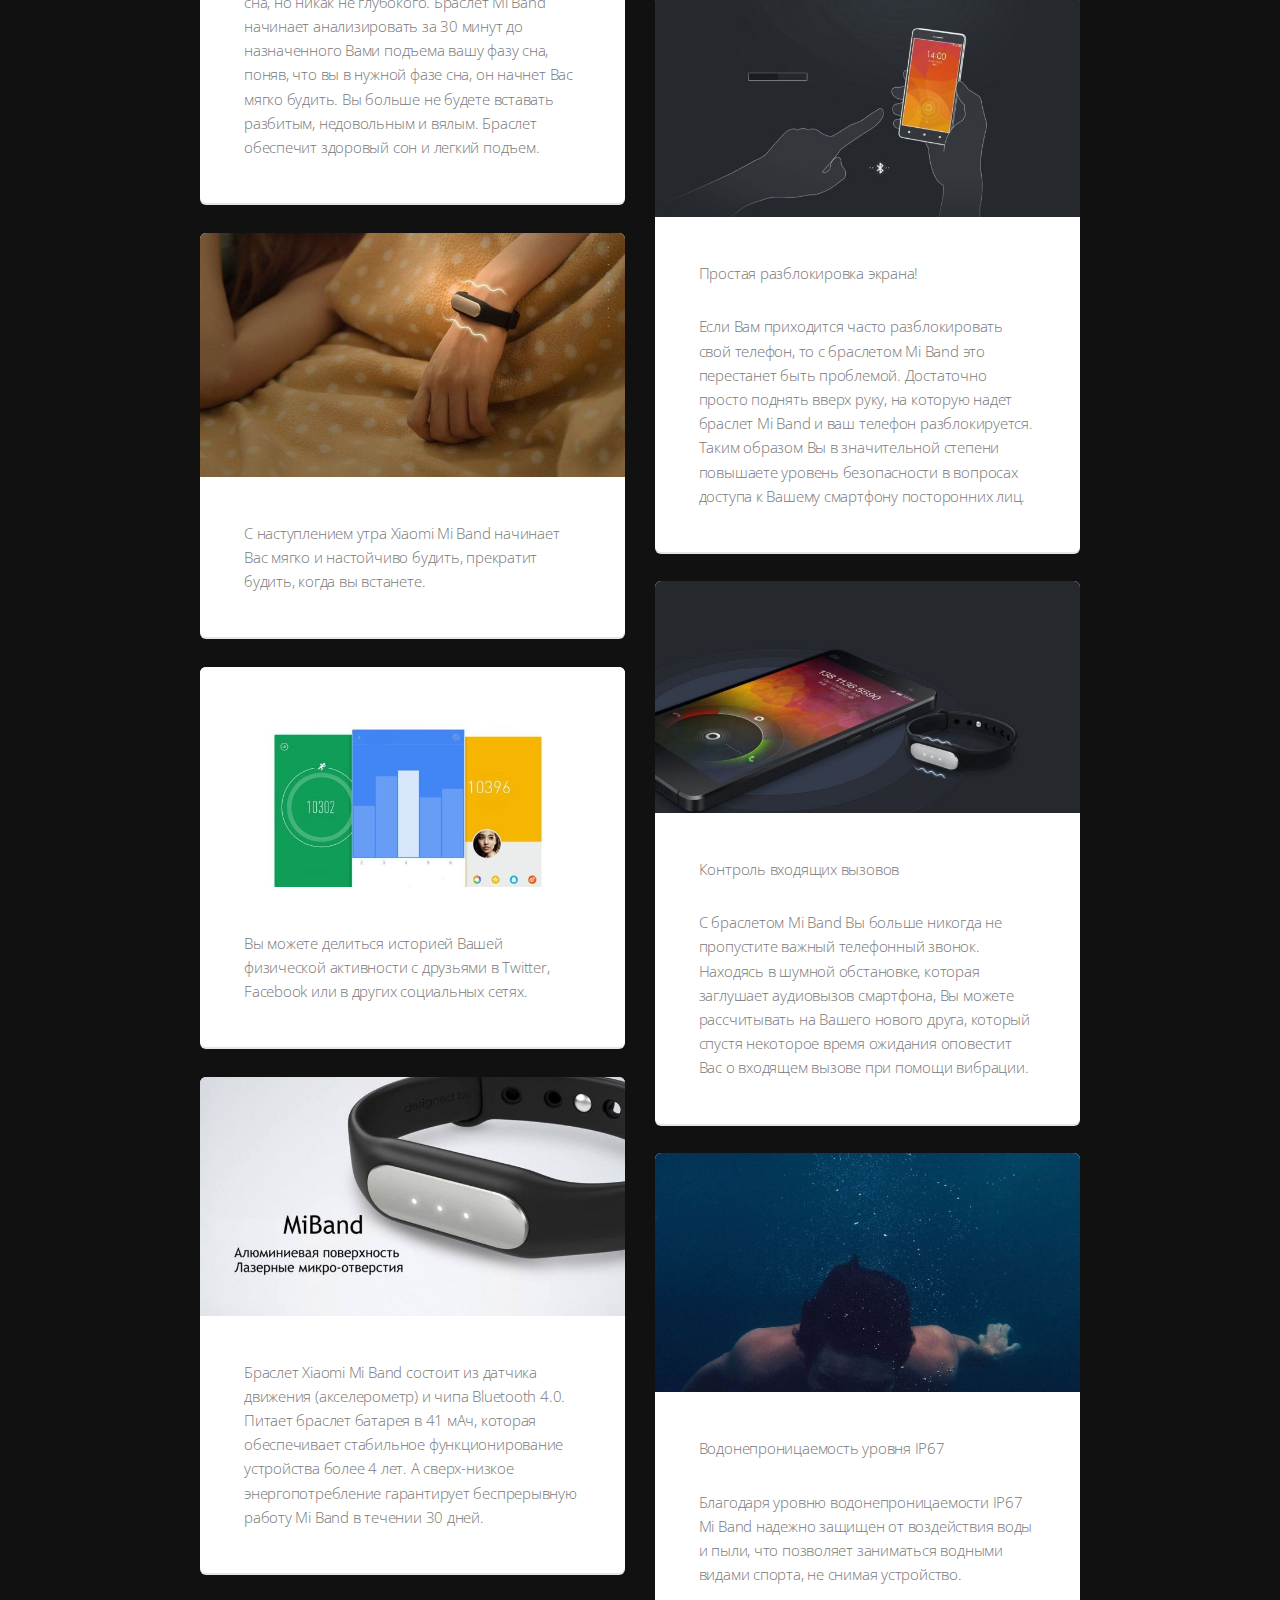
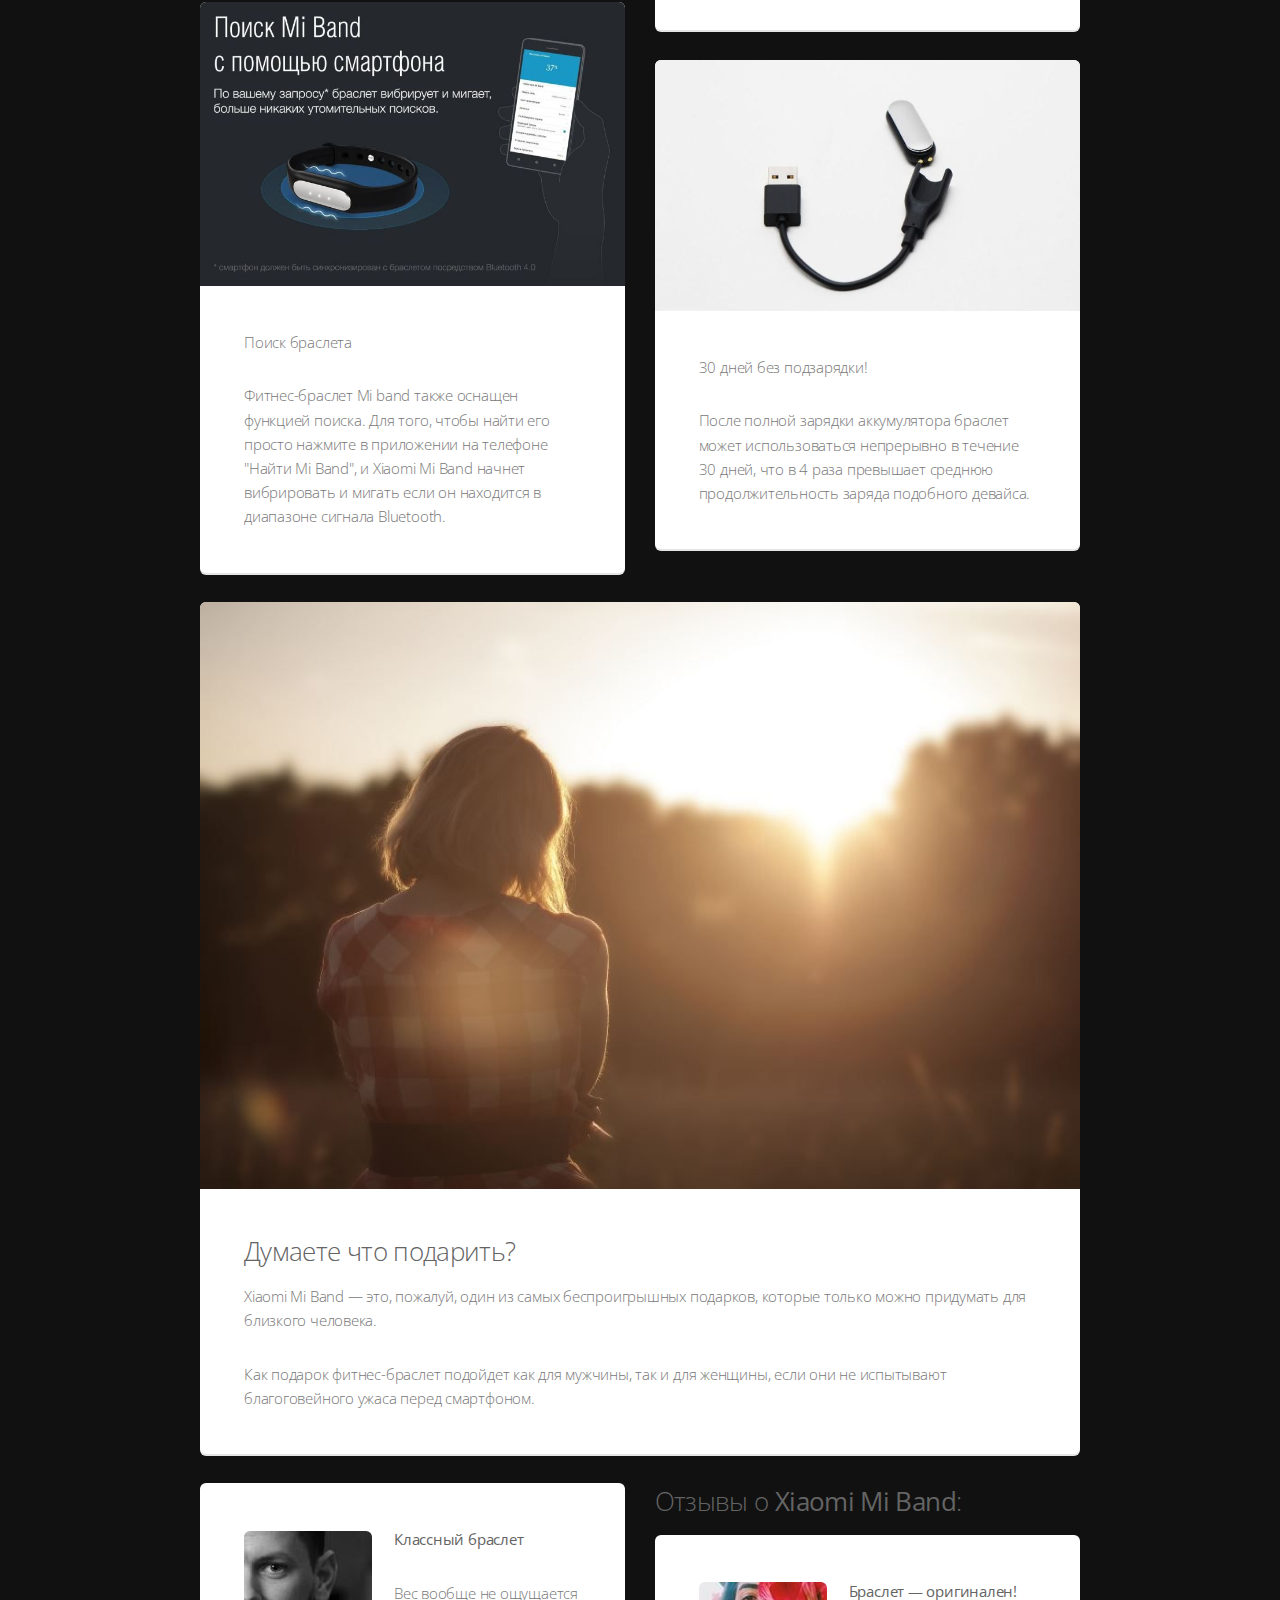
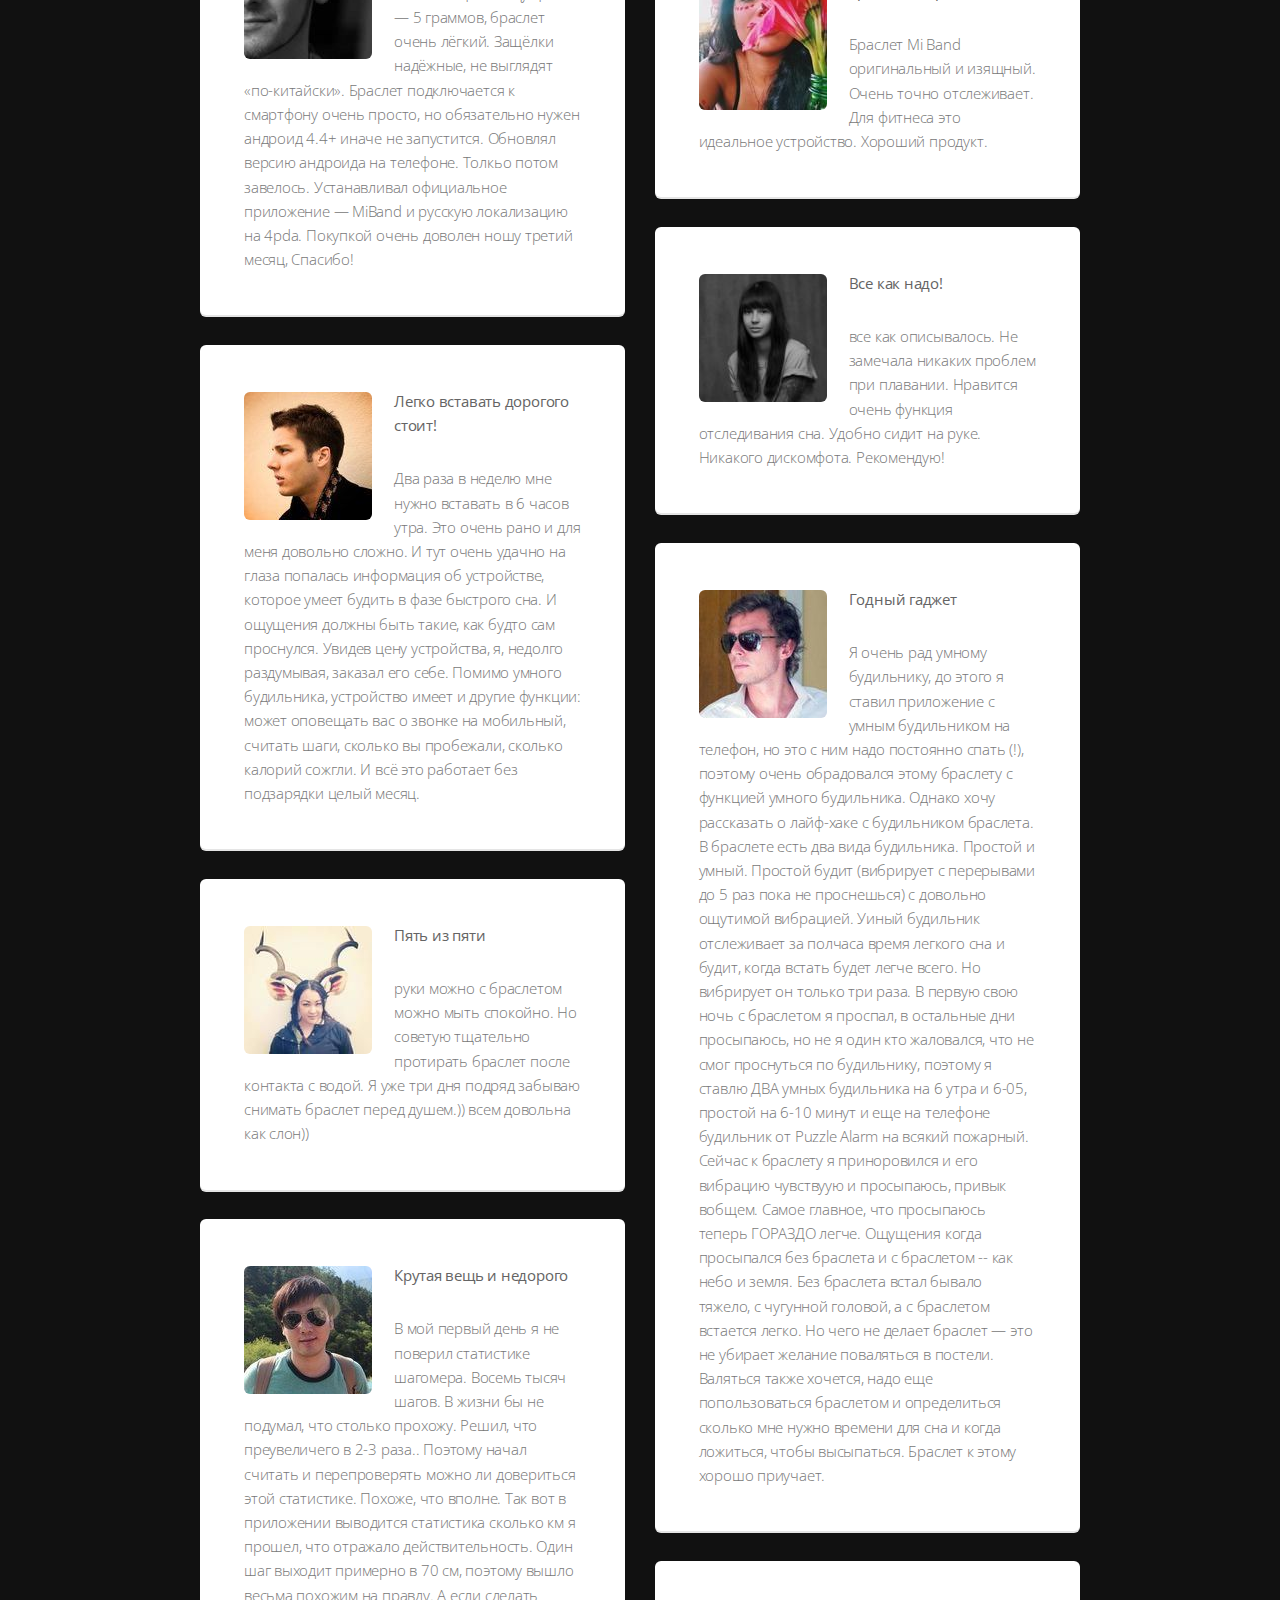
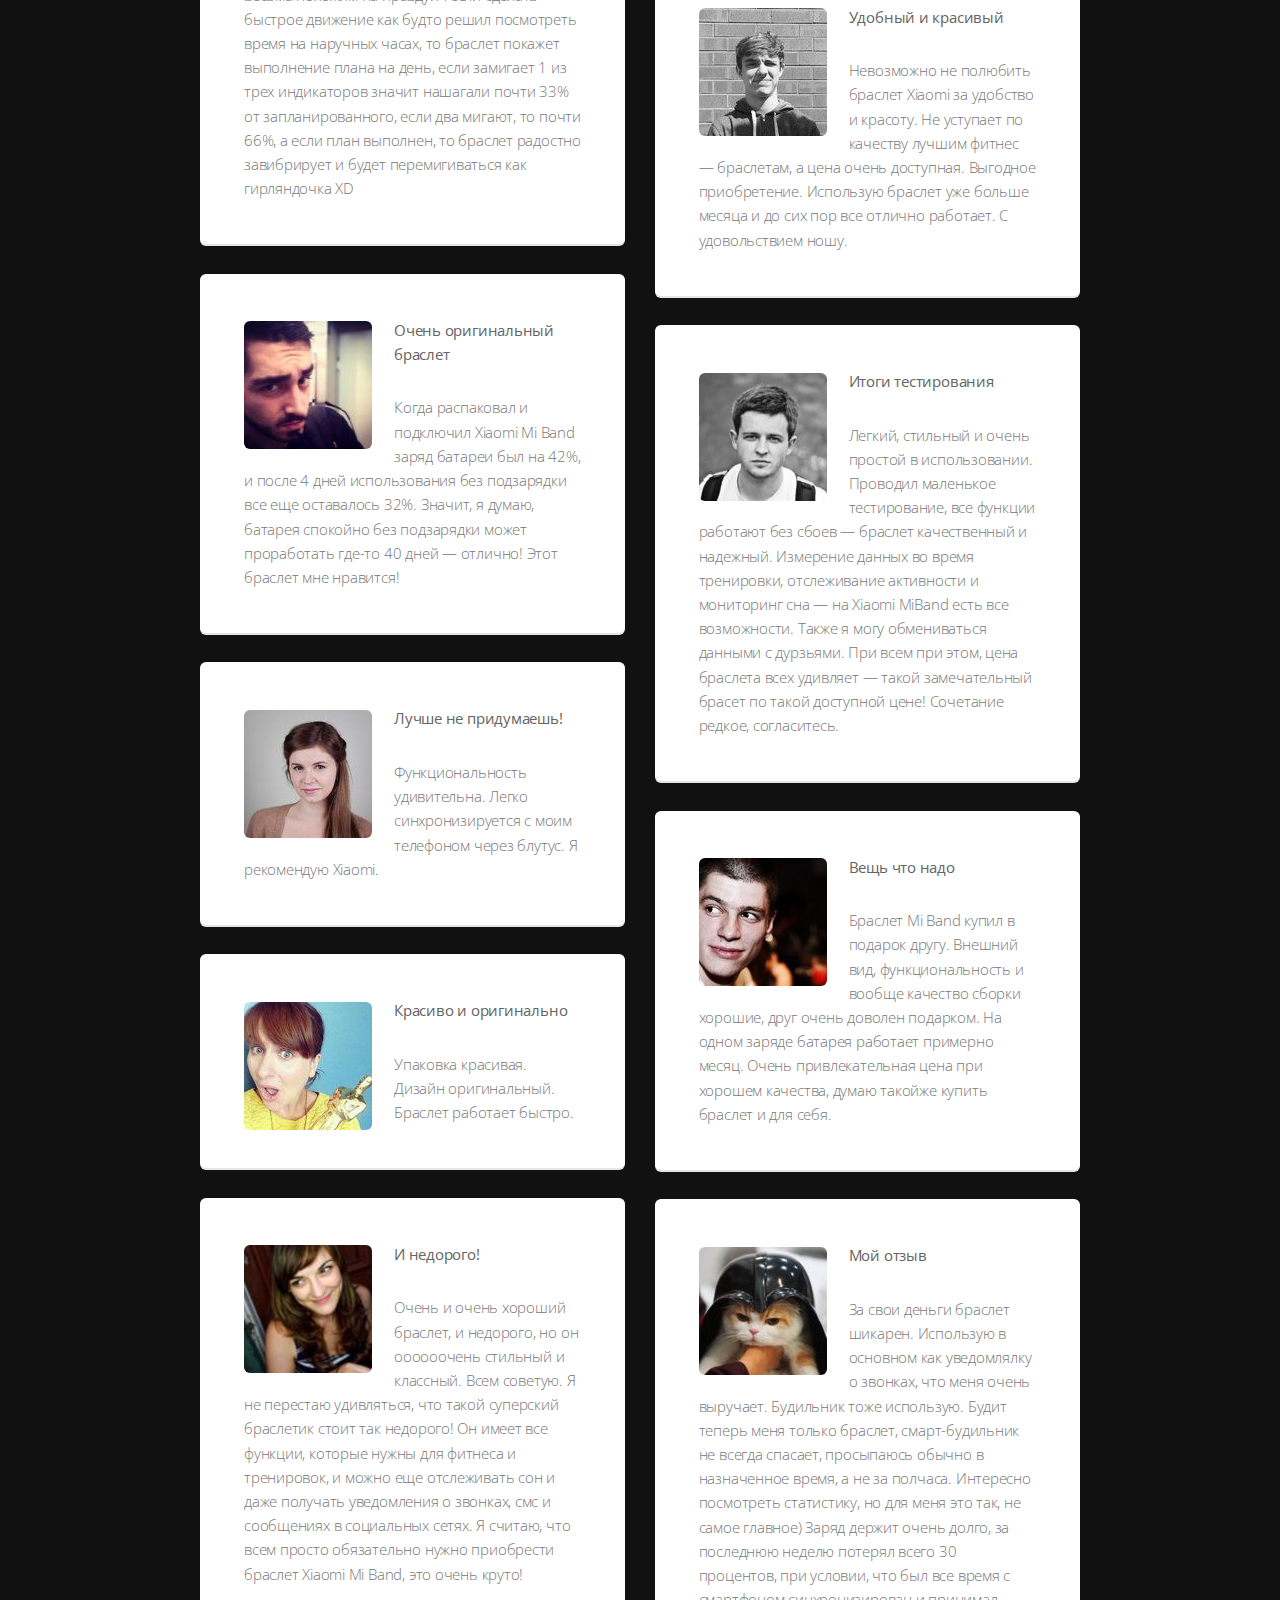
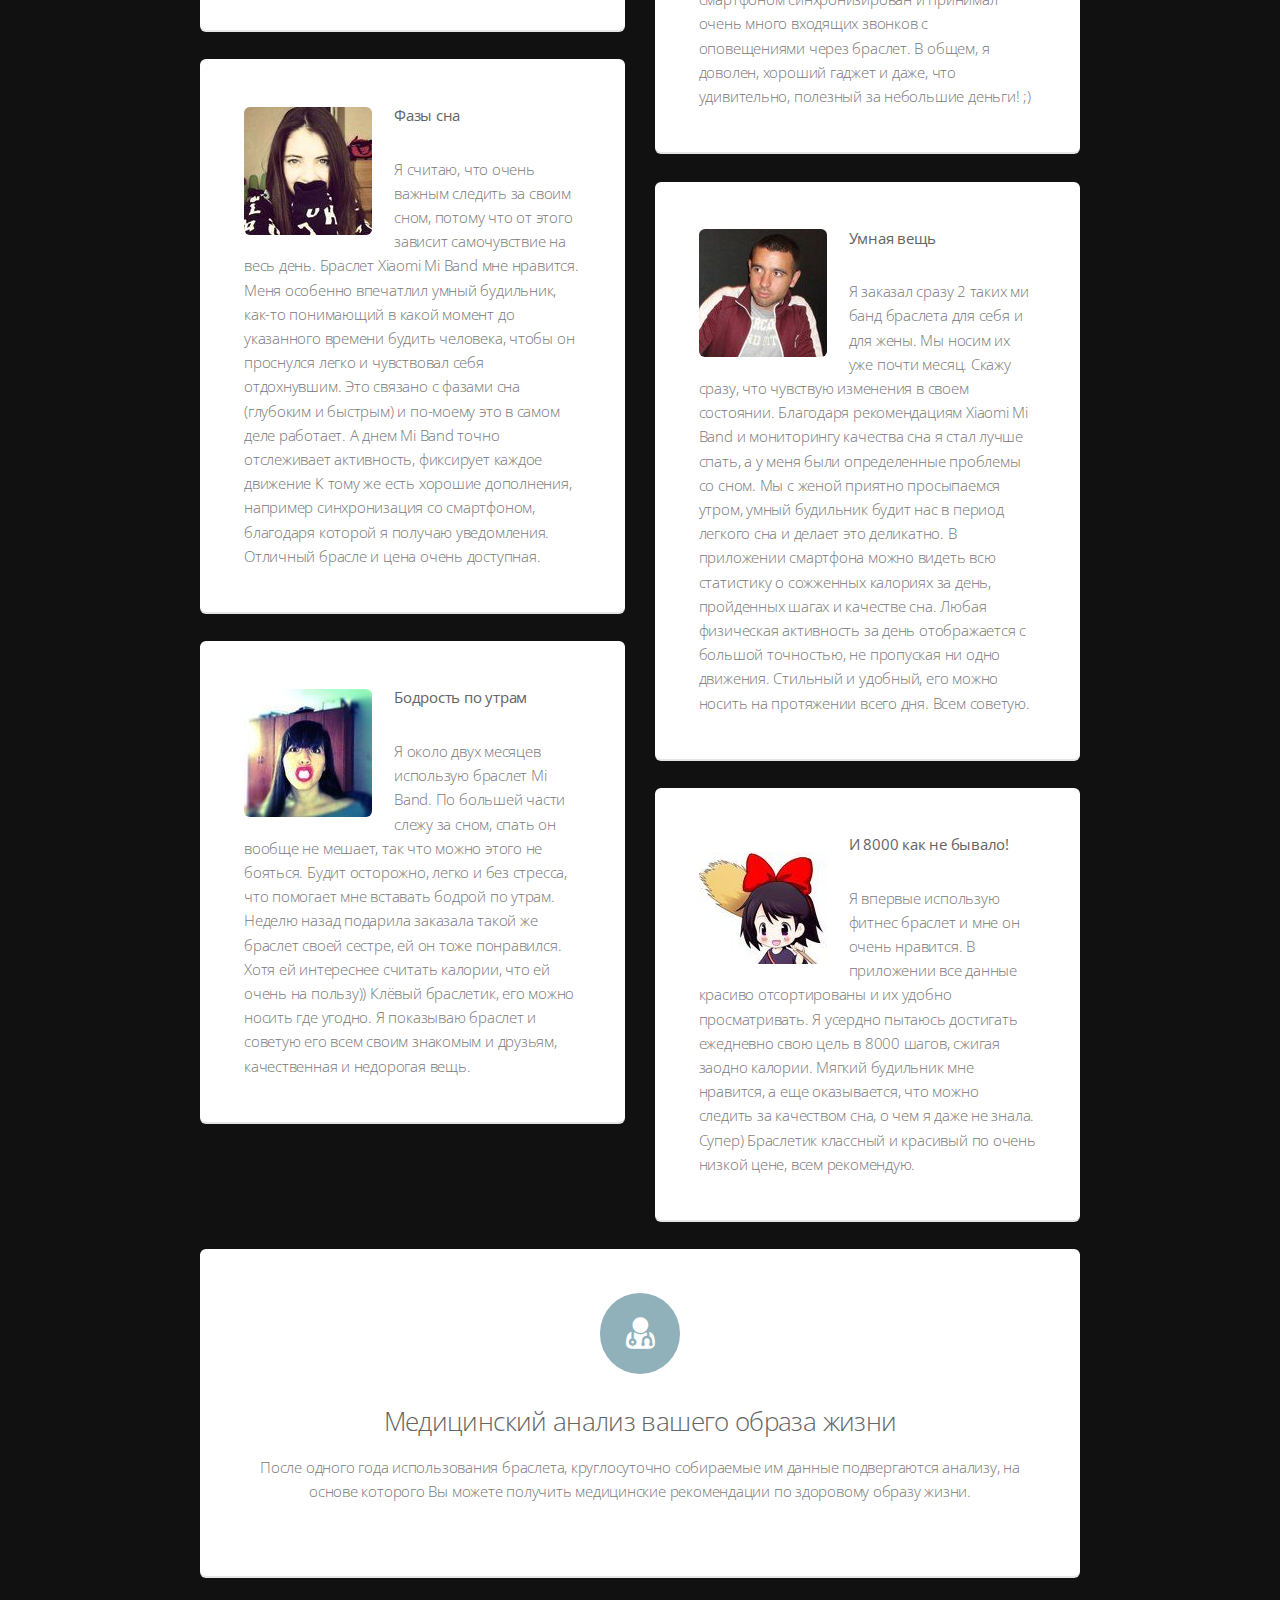
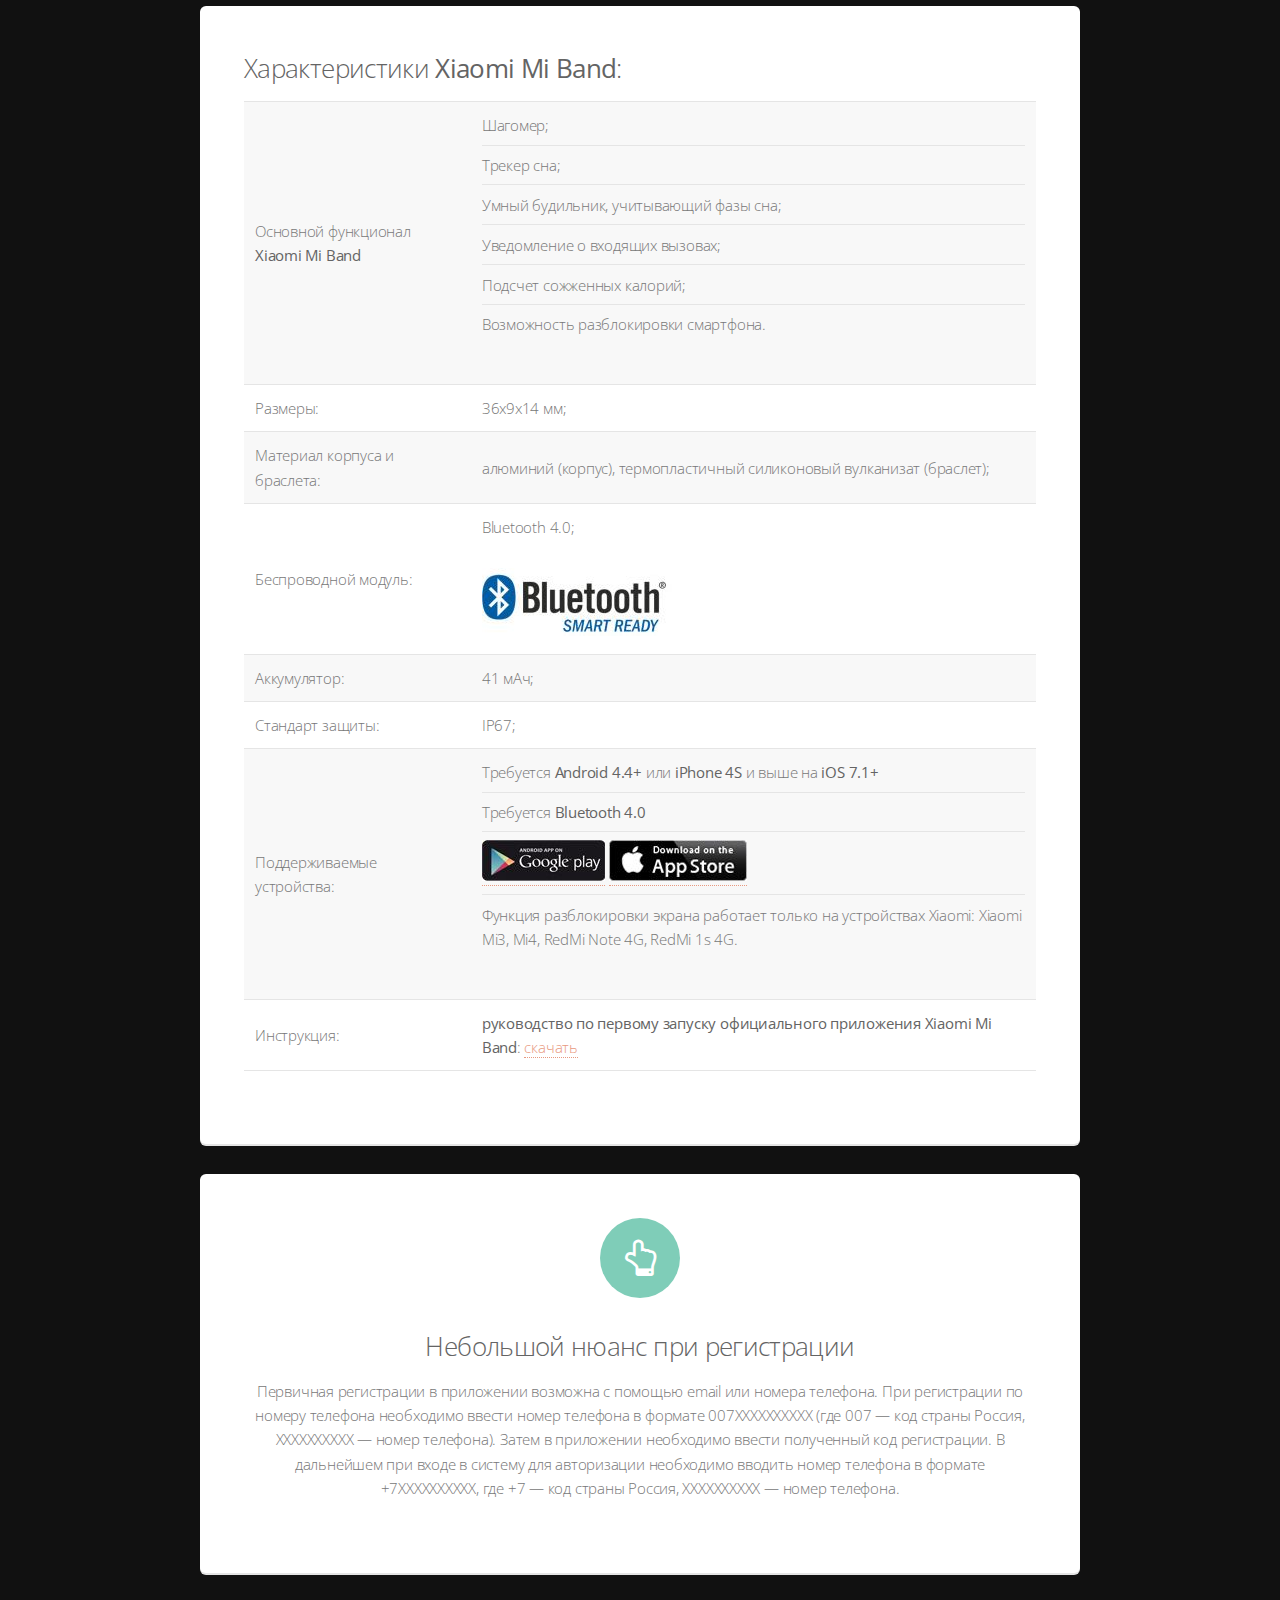
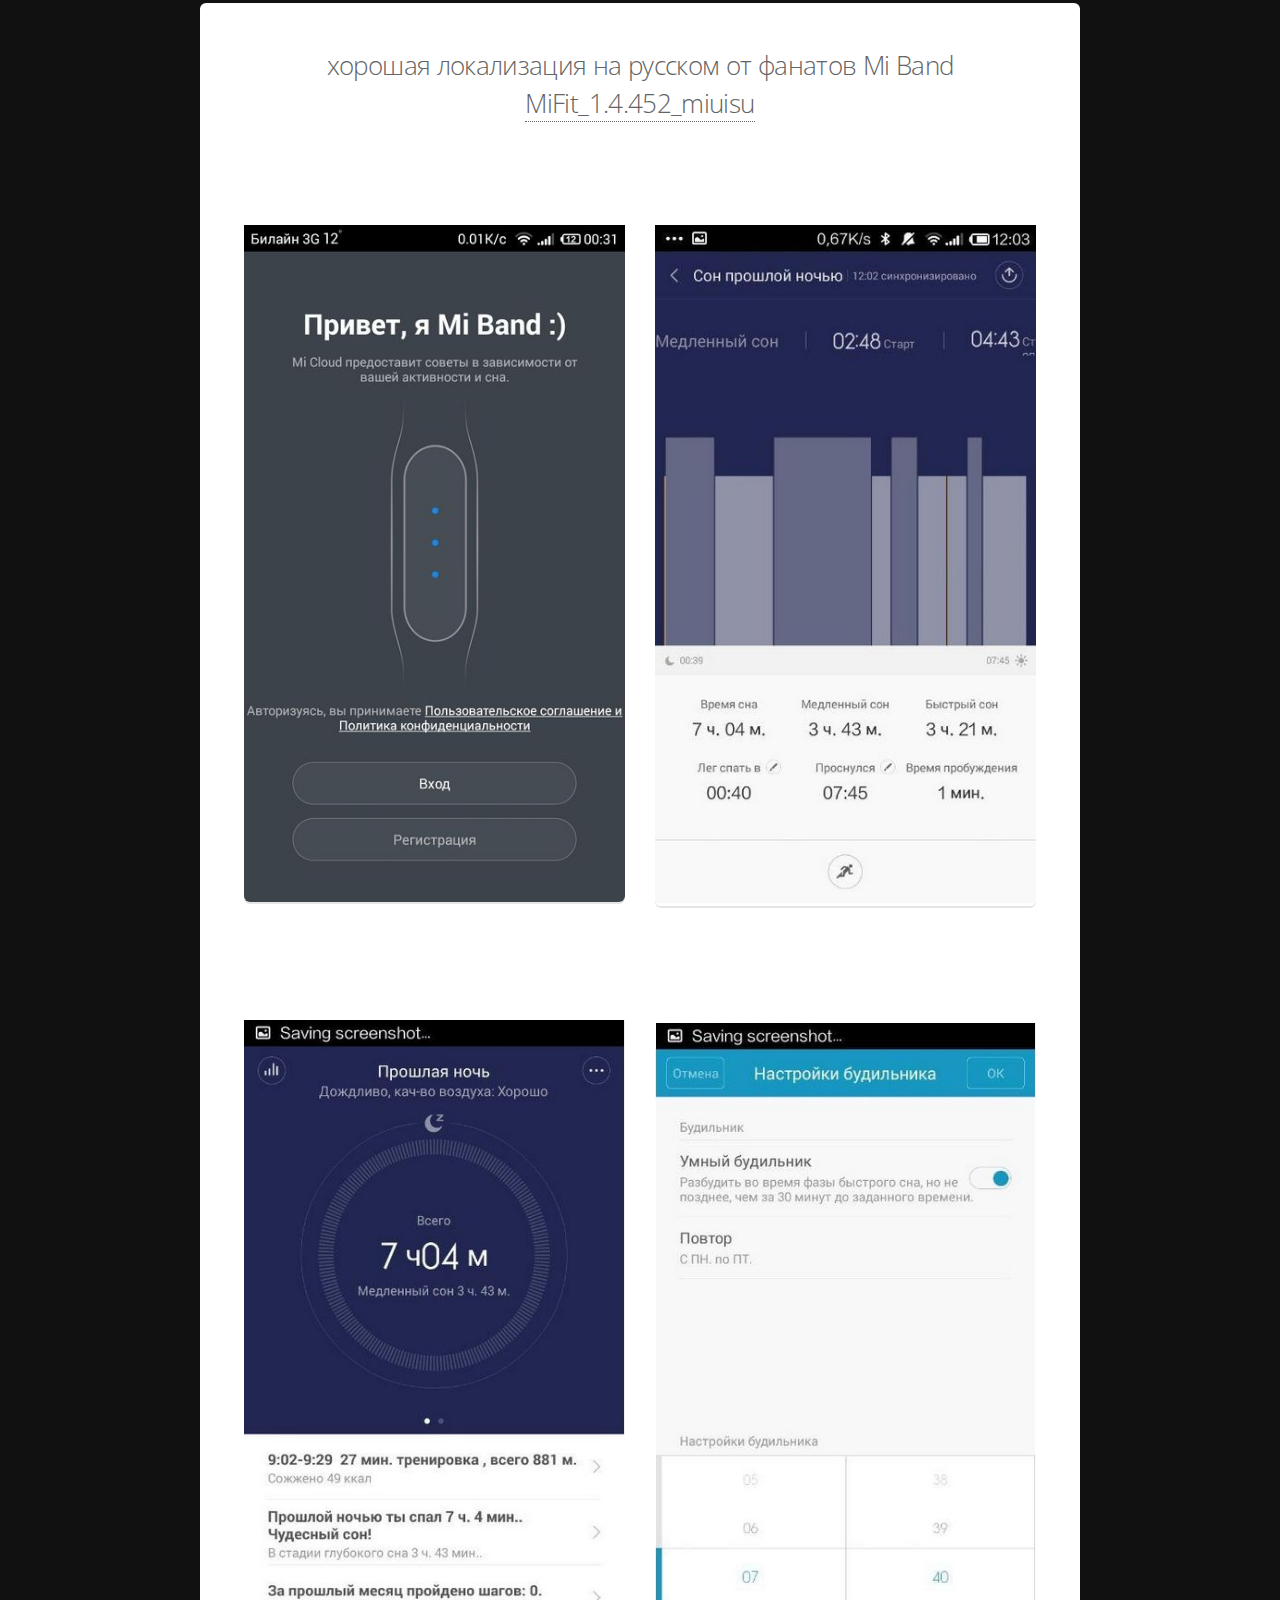
==== commit f558239c: "fix bugs" ====
--- a/index.html
+++ b/index.html
@@ -59,7 +59,7 @@
 						
 					</header>
 					<span class="image featured"><img width=100% height=auto src="images/banner-6.jpg" alt="Xiaomi Mi Band" /></span>
-					<p>Представляем Вашему вниманию Mi Band — современный умный браслет с множеством полезных функций от известной компании Xiaomi Tech. Mi Band подключается к смартфону по Bluetooth и способен работать без подзарядки на протяжении 30 дней. </p>
+					<p>Представляем Вашему вниманию Mi Band — современный умный браслет с множеством полезных функций от известной компании Xiaomi Tech. Mi Band подключается к смартфону по Bluetooth 4.0 и способен работать без подзарядки на протяжении 30 дней. </p>
 				</section>
 				
 				<section class="box">
@@ -424,7 +424,7 @@
 								</tr>
 								<tr>
 									<td>Беспроводной модуль:</td>
-									<td><p>Bluetooth BT4LE;</p><img src="images/bluetooth_1.jpg" alt="Xiaomi Mi Band" /></td>
+									<td><p>Bluetooth 4.0;</p><img src="images/bluetooth_1.jpg" alt="Xiaomi Mi Band" /></td>
 								</tr>
 								<tr>
 									<td>Аккумулятор:</td>
@@ -439,7 +439,7 @@
 									<td>
 										<ul class="alt">
 											<li>Требуется <b>Android 4.4+</b> или <b>iPhone 4S</b> и выше на <b>iOS 7.1+</b></li>
-											<li>Требуется <b>Bluetooth 4.0.LE</b></li>
+											<li>Требуется <b>Bluetooth 4.0</b></li>
 											<li><a href="http://en.miui.com/forum.php?mod=attachment&aid=MTU4Nzk3fDlkYTI3Mjg4fDE0MTE4MTEwNjN8MHwzMzExNA%3D%3D" target="_blank"><img src="images/android.jpg" alt="Xiaomi Mi Band" /></a> <a href="https://itunes.apple.com/us/app/mi-band/id938688461?mt=8" target="_blank"><img src="images/app-store.jpg" alt="Xiaomi Mi Band" /></a></li>
 											<li>Функция разблокировки экрана работает только на устройствах Xiaomi: Xiaomi Mi3, Mi4, RedMi Note 4G, RedMi 1s 4G. </li>
 										</ul>
